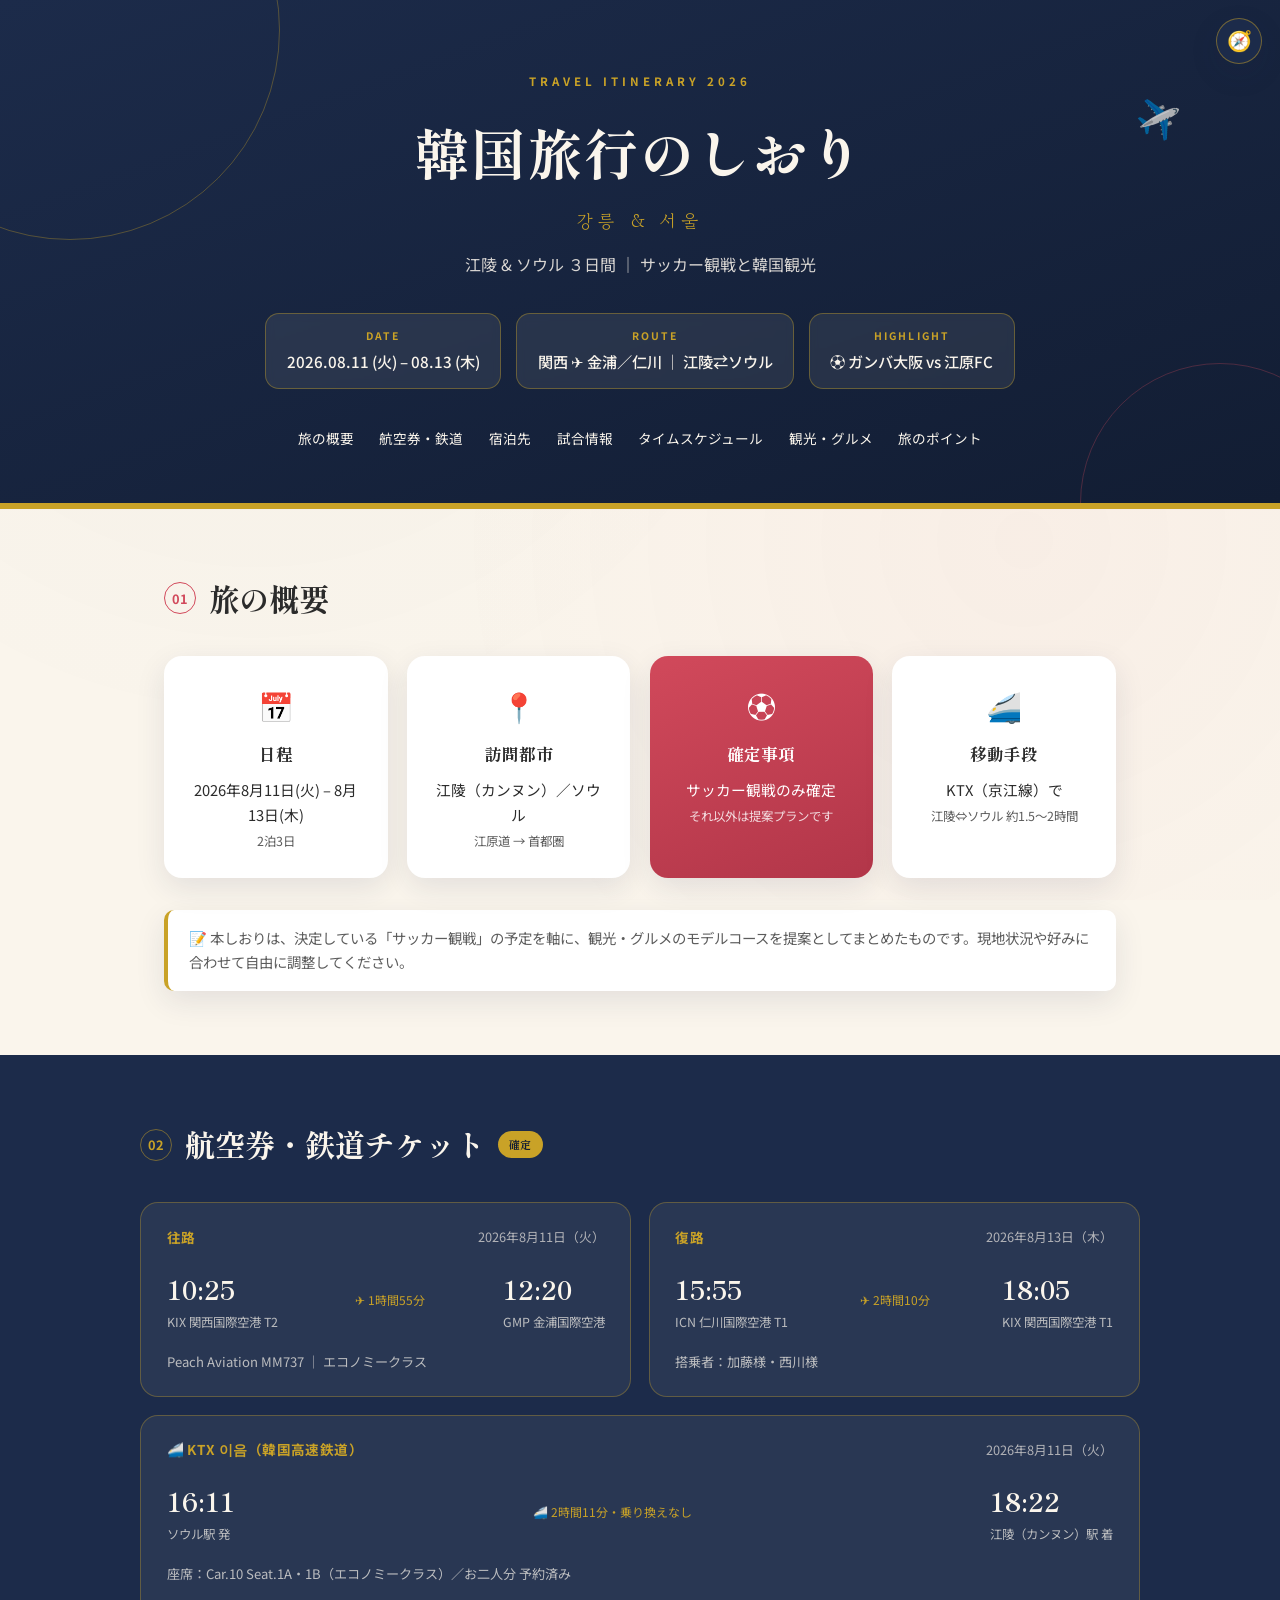
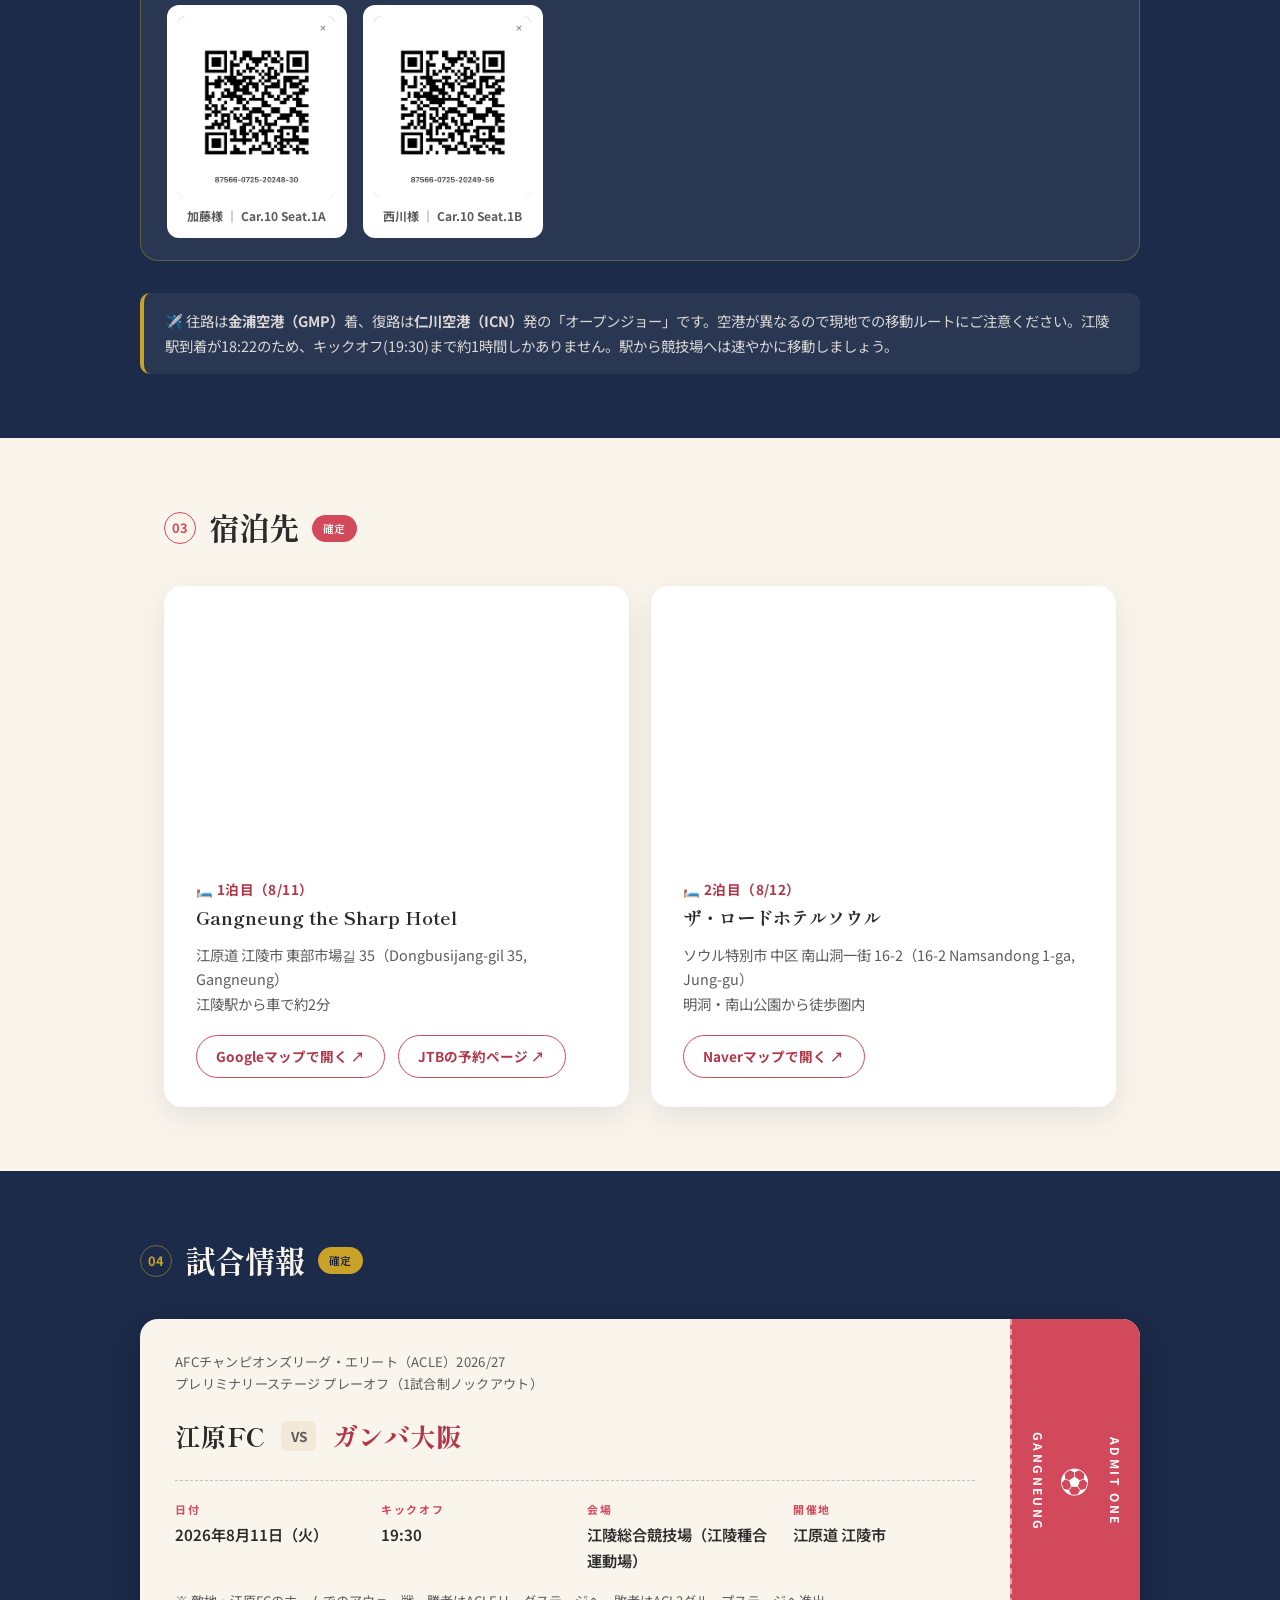
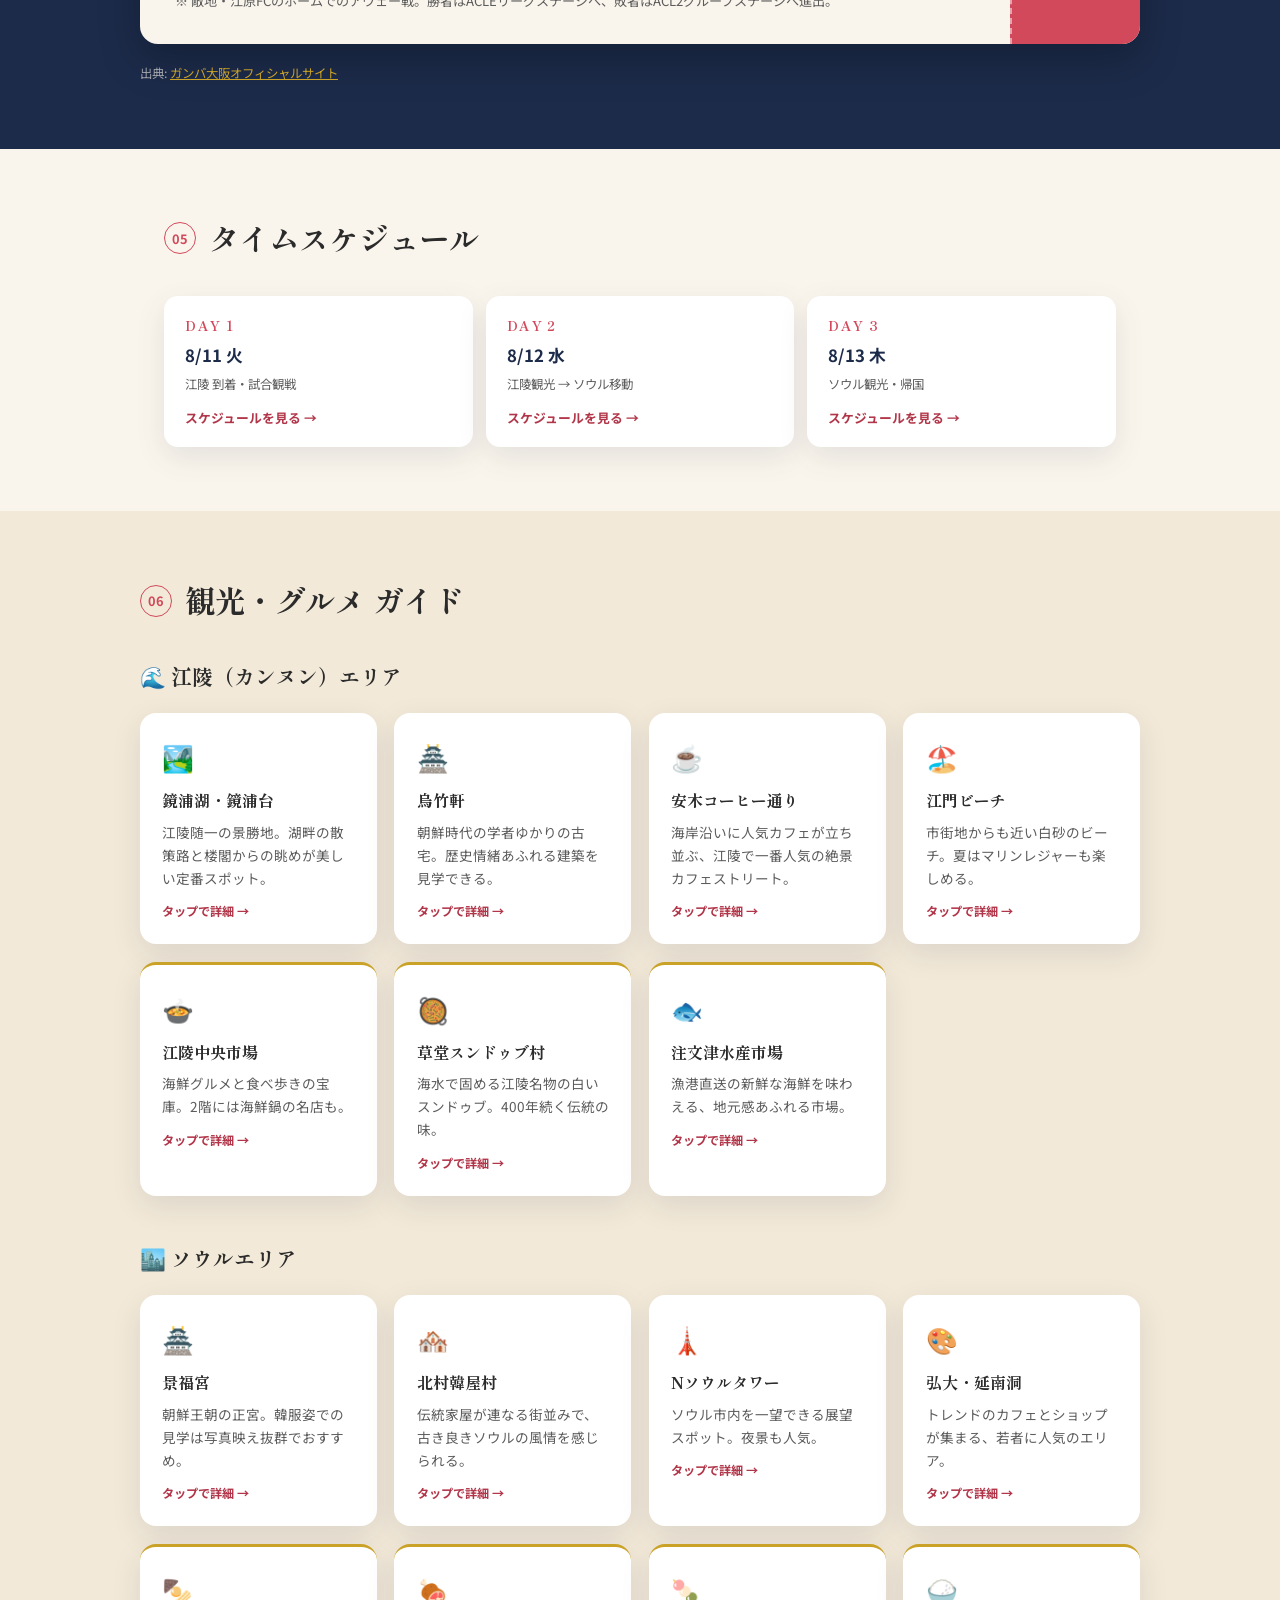
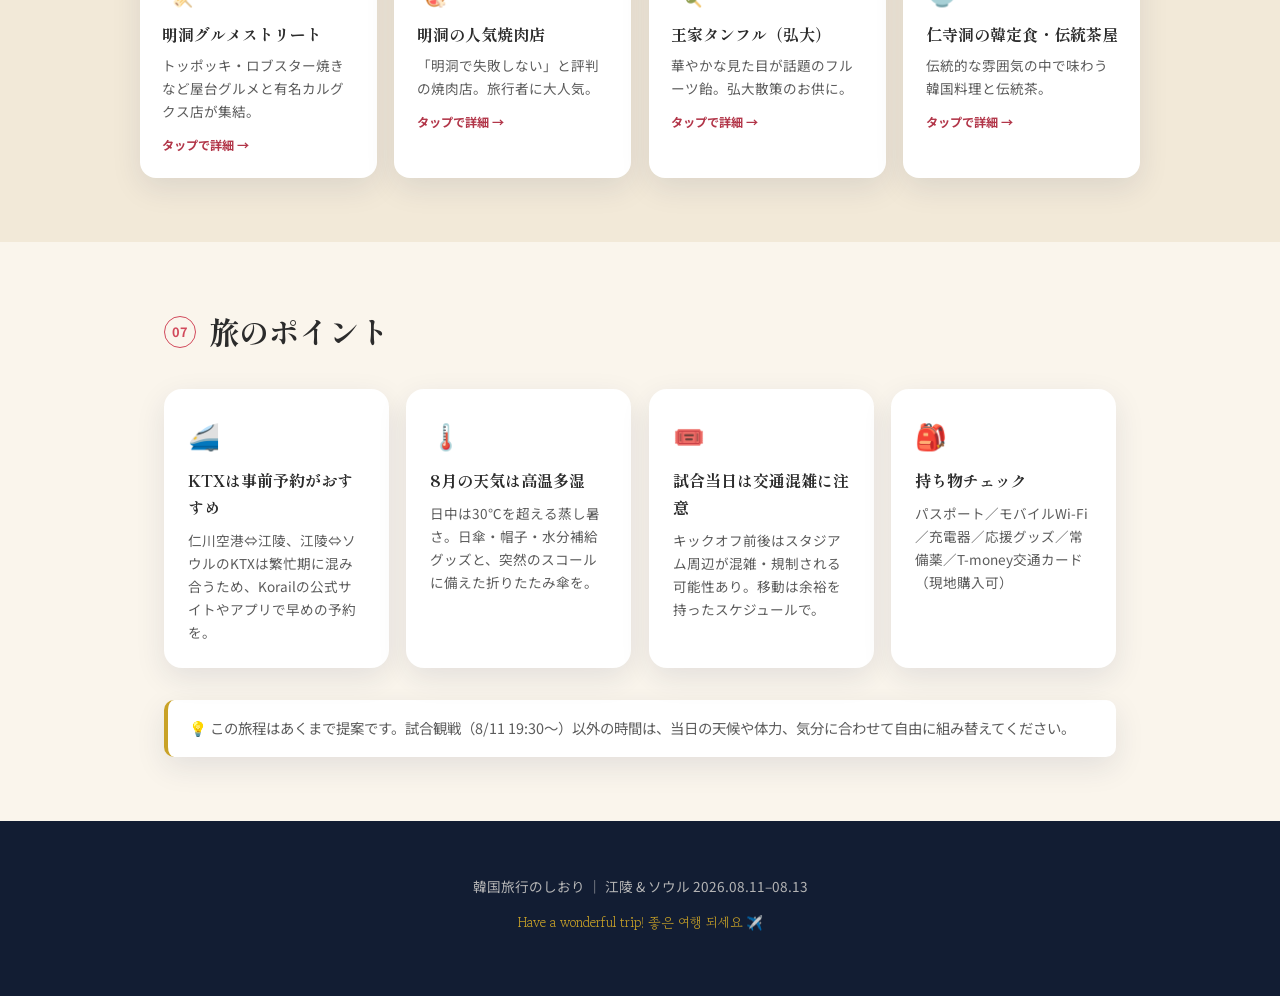
==== index.html @ 882b82ed "右上固定のショートカットメニューを全ページに追加 タイムスケジュールを含む各セクションとDAY1〜3へすばやく移動できる、 右上固定の折りたたみ式ナビゲーションボタンを追加。" ====
<!DOCTYPE html>
<html lang="ja">
<head>
<meta charset="UTF-8">
<meta name="viewport" content="width=device-width, initial-scale=1.0">
<title>韓国旅行のしおり ｜ 江陵 & ソウル 3日間</title>
<meta name="description" content="江陵・ソウル 韓国旅行しおり 2026.08.11-08.13 サッカー観戦と観光・グルメの旅程">
<link rel="icon" href="data:image/svg+xml,<svg xmlns=%22http://www.w3.org/2000/svg%22 viewBox=%220 0 100 100%22><text y=%22.9em%22 font-size=%2290%22>✈️</text></svg>">
<link rel="preconnect" href="https://fonts.googleapis.com">
<link rel="preconnect" href="https://fonts.gstatic.com" crossorigin>
<link href="https://fonts.googleapis.com/css2?family=Shippori+Mincho:wght@500;600;800&family=Noto+Sans+JP:wght@400;500;700;900&family=Gowun+Batang&display=swap" rel="stylesheet">
<link rel="stylesheet" href="css/style.css">
</head>
<body>

<div class="paper-texture" aria-hidden="true"></div>

<!-- ===== QUICK NAV ===== -->
<div class="quick-nav">
  <button type="button" class="quick-nav-toggle" id="quickNavToggle" aria-expanded="false" aria-controls="quickNavPanel" aria-label="ショートカットメニュー">🧭</button>
  <nav class="quick-nav-panel" id="quickNavPanel" aria-label="ページ内ショートカット" hidden>
    <a href="#schedule" class="quick-nav-link quick-nav-link--primary">🕒 タイムスケジュール</a>
    <a href="#overview" class="quick-nav-link">📅 旅の概要</a>
    <a href="#flights" class="quick-nav-link">✈️ 航空券・鉄道</a>
    <a href="#hotel" class="quick-nav-link">🏨 宿泊先</a>
    <a href="#match" class="quick-nav-link">⚽ 試合情報</a>
    <a href="#spots" class="quick-nav-link">🍢 観光・グルメ</a>
    <a href="#tips" class="quick-nav-link">💡 旅のポイント</a>
    <div class="quick-nav-divider"></div>
    <a href="day1.html" class="quick-nav-link">DAY 1 ｜ 8/11</a>
    <a href="day2.html" class="quick-nav-link">DAY 2 ｜ 8/12</a>
    <a href="day3.html" class="quick-nav-link">DAY 3 ｜ 8/13</a>
  </nav>
</div>

<!-- ===== HERO ===== -->
<header class="hero" id="top">
  <div class="hero-deco" aria-hidden="true">
    <span class="deco-ring ring1"></span>
    <span class="deco-ring ring2"></span>
    <span class="deco-plane">✈️</span>
  </div>
  <p class="hero-kicker">TRAVEL ITINERARY 2026</p>
  <h1 class="hero-title">韓国旅行のしおり</h1>
  <p class="hero-title-kr">강릉 &amp; 서울</p>
  <p class="hero-sub">江陵 &amp; ソウル ３日間 ｜ サッカー観戦と韓国観光</p>

  <div class="hero-meta">
    <div class="hero-meta-item">
      <span class="hero-meta-label">DATE</span>
      <span class="hero-meta-value">2026.08.11 (火) – 08.13 (木)</span>
    </div>
    <div class="hero-meta-item">
      <span class="hero-meta-label">ROUTE</span>
      <span class="hero-meta-value">関西 ✈ 金浦／仁川 ｜ 江陵⇄ソウル</span>
    </div>
    <div class="hero-meta-item">
      <span class="hero-meta-label">HIGHLIGHT</span>
      <span class="hero-meta-value">⚽ ガンバ大阪 vs 江原FC</span>
    </div>
  </div>

  <nav class="hero-nav" aria-label="しおり内ナビ">
    <a href="#overview">旅の概要</a>
    <a href="#flights">航空券・鉄道</a>
    <a href="#hotel">宿泊先</a>
    <a href="#match">試合情報</a>
    <a href="#schedule">タイムスケジュール</a>
    <a href="#spots">観光・グルメ</a>
    <a href="#tips">旅のポイント</a>
  </nav>
</header>

<main>

  <!-- ===== OVERVIEW ===== -->
  <section class="section" id="overview">
    <h2 class="section-title"><span class="section-num">01</span>旅の概要</h2>
    <div class="overview-grid">
      <div class="ov-card">
        <span class="ov-icon">📅</span>
        <h3>日程</h3>
        <p>2026年8月11日(火) &#8211; 8月13日(木)<br><span class="ov-sub">2泊3日</span></p>
      </div>
      <div class="ov-card">
        <span class="ov-icon">📍</span>
        <h3>訪問都市</h3>
        <p>江陵（カンヌン）／ソウル<br><span class="ov-sub">江原道 → 首都圏</span></p>
      </div>
      <div class="ov-card ov-card--accent">
        <span class="ov-icon">⚽</span>
        <h3>確定事項</h3>
        <p>サッカー観戦のみ確定<br><span class="ov-sub">それ以外は提案プランです</span></p>
      </div>
      <div class="ov-card">
        <span class="ov-icon">🚄</span>
        <h3>移動手段</h3>
        <p>KTX（京江線）で<br><span class="ov-sub">江陵⇔ソウル 約1.5〜2時間</span></p>
      </div>
    </div>
    <p class="note-banner">📝 本しおりは、決定している「サッカー観戦」の予定を軸に、観光・グルメのモデルコースを提案としてまとめたものです。現地状況や好みに合わせて自由に調整してください。</p>
  </section>

  <!-- ===== FLIGHTS / TRAIN ===== -->
  <section class="section section--dark" id="flights">
    <h2 class="section-title"><span class="section-num">02</span>航空券・鉄道チケット <span class="badge badge--fixed">確定</span></h2>
    <div class="flight-grid">
      <div class="flight-card">
        <div class="flight-card-head">
          <span class="flight-tag">往路</span>
          <span class="flight-date">2026年8月11日（火）</span>
        </div>
        <div class="flight-route">
          <div class="flight-point">
            <span class="flight-time">10:25</span>
            <span class="flight-airport">KIX 関西国際空港 T2</span>
          </div>
          <span class="flight-arrow">✈ 1時間55分</span>
          <div class="flight-point">
            <span class="flight-time">12:20</span>
            <span class="flight-airport">GMP 金浦国際空港</span>
          </div>
        </div>
        <p class="flight-meta">Peach Aviation MM737 ｜ エコノミークラス</p>
      </div>
      <div class="flight-card">
        <div class="flight-card-head">
          <span class="flight-tag">復路</span>
          <span class="flight-date">2026年8月13日（木）</span>
        </div>
        <div class="flight-route">
          <div class="flight-point">
            <span class="flight-time">15:55</span>
            <span class="flight-airport">ICN 仁川国際空港 T1</span>
          </div>
          <span class="flight-arrow">✈ 2時間10分</span>
          <div class="flight-point">
            <span class="flight-time">18:05</span>
            <span class="flight-airport">KIX 関西国際空港 T1</span>
          </div>
        </div>
        <p class="flight-meta">搭乗者：加藤様・西川様</p>
      </div>
    </div>
    <div class="flight-card flight-card--train">
      <div class="flight-card-head">
        <span class="flight-tag">🚄 KTX 이음（韓国高速鉄道）</span>
        <span class="flight-date">2026年8月11日（火）</span>
      </div>
      <div class="flight-route">
        <div class="flight-point">
          <span class="flight-time">16:11</span>
          <span class="flight-airport">ソウル駅 発</span>
        </div>
        <span class="flight-arrow">🚄 2時間11分・乗り換えなし</span>
        <div class="flight-point">
          <span class="flight-time">18:22</span>
          <span class="flight-airport">江陵（カンヌン）駅 着</span>
        </div>
      </div>
      <p class="flight-meta">座席：Car.10 Seat.1A・1B（エコノミークラス）／お二人分 予約済み</p>
      <div class="qr-grid">
        <figure class="qr-card">
          <img src="img/ktx-qr-kato.png" alt="KTX乗車QRコード（加藤様・Car.10 Seat.1A）" loading="lazy">
          <figcaption>加藤様 ｜ Car.10 Seat.1A</figcaption>
        </figure>
        <figure class="qr-card">
          <img src="img/ktx-qr-nishikawa.png" alt="KTX乗車QRコード（西川様・Car.10 Seat.1B）" loading="lazy">
          <figcaption>西川様 ｜ Car.10 Seat.1B</figcaption>
        </figure>
      </div>
    </div>
    <p class="note-banner note-banner--dark">✈️ 往路は<strong>金浦空港（GMP）</strong>着、復路は<strong>仁川空港（ICN）</strong>発の「オープンジョー」です。空港が異なるので現地での移動ルートにご注意ください。江陵駅到着が18:22のため、キックオフ(19:30)まで約1時間しかありません。駅から競技場へは速やかに移動しましょう。</p>
  </section>

  <!-- ===== HOTEL ===== -->
  <section class="section" id="hotel">
    <h2 class="section-title"><span class="section-num">03</span>宿泊先 <span class="badge badge--fixed">確定</span></h2>
    <div class="hotel-grid">
      <div class="hotel-card">
        <iframe class="hotel-map" loading="lazy" referrerpolicy="no-referrer-when-downgrade" src="https://www.google.com/maps?q=Hotel+The+Sharp%2C+35+Dongbusijang-gil%2C+Gangneung%2C+South+Korea&output=embed" title="Gangneung The Sharp Hotel の地図"></iframe>
        <div class="hotel-card-body">
          <span class="flight-tag" style="color:var(--coral-deep);">🛏️ 1泊目（8/11）</span>
          <h3>Gangneung the Sharp Hotel</h3>
          <p>江原道 江陵市 東部市場길 35（Dongbusijang-gil 35, Gangneung）<br>江陵駅から車で約2分</p>
          <div class="hotel-links">
            <a href="https://www.google.com/maps/search/?api=1&query=Hotel+The+Sharp%2C+35+Dongbusijang-gil%2C+Gangneung%2C+South+Korea" target="_blank" rel="noopener" class="hotel-link">Googleマップで開く ↗</a>
            <a href="https://www.jtb.co.jp/ovs_htl/detail/search_detail/695553/" target="_blank" rel="noopener" class="hotel-link">JTBの予約ページ ↗</a>
          </div>
        </div>
      </div>
      <div class="hotel-card">
        <iframe class="hotel-map" loading="lazy" referrerpolicy="no-referrer-when-downgrade" src="https://www.google.com/maps?q=The+Road+Hotel%2C+16-2+Namsandong+1-ga%2C+Jung-gu%2C+Seoul%2C+South+Korea&output=embed" title="ザ・ロードホテルソウル の地図"></iframe>
        <div class="hotel-card-body">
          <span class="flight-tag" style="color:var(--coral-deep);">🛏️ 2泊目（8/12）</span>
          <h3>ザ・ロードホテルソウル</h3>
          <p>ソウル特別市 中区 南山洞一街 16-2（16-2 Namsandong 1-ga, Jung-gu）<br>明洞・南山公園から徒歩圏内</p>
          <div class="hotel-links">
            <a href="https://map.naver.com/p/search/THE%20ROAD%20HOTEL%20%EC%84%9C%EC%9A%B8%20%EC%A4%91%EA%B5%AC%20%EB%82%A8%EC%82%B0%EB%8F%991%EA%B0%80%2016-2" target="_blank" rel="noopener" class="hotel-link">Naverマップで開く ↗</a>
          </div>
        </div>
      </div>
    </div>
  </section>

  <!-- ===== MATCH INFO ===== -->
  <section class="section section--dark" id="match">
    <h2 class="section-title"><span class="section-num">04</span>試合情報 <span class="badge badge--fixed">確定</span></h2>
    <div class="ticket">
      <div class="ticket-main">
        <p class="ticket-comp">AFCチャンピオンズリーグ・エリート（ACLE）2026/27<br>プレリミナリーステージ プレーオフ（1試合制ノックアウト）</p>
        <div class="ticket-teams">
          <span class="team team-away">江原FC</span>
          <span class="team-vs">VS</span>
          <span class="team team-home">ガンバ大阪</span>
        </div>
        <div class="ticket-details">
          <div><span class="td-label">日付</span><span class="td-value">2026年8月11日（火）</span></div>
          <div><span class="td-label">キックオフ</span><span class="td-value">19:30</span></div>
          <div><span class="td-label">会場</span><span class="td-value">江陵総合競技場（江陵種合運動場）</span></div>
          <div><span class="td-label">開催地</span><span class="td-value">江原道 江陵市</span></div>
        </div>
        <p class="ticket-note">※ 敵地・江原FCのホームでのアウェー戦。勝者はACLEリーグステージへ、敗者はACL2グループステージへ進出。</p>
      </div>
      <div class="ticket-stub">
        <span>ADMIT ONE</span>
        <span class="stub-big">⚽</span>
        <span>GANGNEUNG</span>
      </div>
    </div>
    <p class="source-line">出典: <a href="https://www.gamba-osaka.net/news/index/no/20580/" target="_blank" rel="noopener">ガンバ大阪オフィシャルサイト</a></p>
  </section>

  <!-- ===== SCHEDULE ===== -->
  <section class="section" id="schedule">
    <h2 class="section-title"><span class="section-num">05</span>タイムスケジュール</h2>
    <div class="day-links">
      <a class="day-link-card" href="day1.html">
        <span class="day-tab-num">DAY 1</span><span class="day-tab-date">8/11 火</span><span class="day-tab-tag">江陵 到着・試合観戦</span>
        <span class="day-link-cta">スケジュールを見る →</span>
      </a>
      <a class="day-link-card" href="day2.html">
        <span class="day-tab-num">DAY 2</span><span class="day-tab-date">8/12 水</span><span class="day-tab-tag">江陵観光 → ソウル移動</span>
        <span class="day-link-cta">スケジュールを見る →</span>
      </a>
      <a class="day-link-card" href="day3.html">
        <span class="day-tab-num">DAY 3</span><span class="day-tab-date">8/13 木</span><span class="day-tab-tag">ソウル観光・帰国</span>
        <span class="day-link-cta">スケジュールを見る →</span>
      </a>
    </div>
  </section>

  <!-- ===== SPOTS / GOURMET ===== -->
  <section class="section section--soft" id="spots">
    <h2 class="section-title"><span class="section-num">06</span>観光・グルメ ガイド</h2>

    <h3 class="city-title">🌊 江陵（カンヌン）エリア</h3>
    <div class="card-grid">
      <article class="spot-card" data-spot="gyeongpo" tabindex="0" role="button" aria-haspopup="dialog">
        <span class="spot-emoji">🏞️</span>
        <h4>鏡浦湖・鏡浦台</h4>
        <p>江陵随一の景勝地。湖畔の散策路と楼閣からの眺めが美しい定番スポット。</p>
        <span class="spot-more">タップで詳細 →</span>
      </article>
      <article class="spot-card" data-spot="ojukheon" tabindex="0" role="button" aria-haspopup="dialog">
        <span class="spot-emoji">🏯</span>
        <h4>烏竹軒</h4>
        <p>朝鮮時代の学者ゆかりの古宅。歴史情緒あふれる建築を見学できる。</p>
        <span class="spot-more">タップで詳細 →</span>
      </article>
      <article class="spot-card" data-spot="anmok" tabindex="0" role="button" aria-haspopup="dialog">
        <span class="spot-emoji">☕</span>
        <h4>安木コーヒー通り</h4>
        <p>海岸沿いに人気カフェが立ち並ぶ、江陵で一番人気の絶景カフェストリート。</p>
        <span class="spot-more">タップで詳細 →</span>
      </article>
      <article class="spot-card" data-spot="gangmun" tabindex="0" role="button" aria-haspopup="dialog">
        <span class="spot-emoji">🏖️</span>
        <h4>江門ビーチ</h4>
        <p>市街地からも近い白砂のビーチ。夏はマリンレジャーも楽しめる。</p>
        <span class="spot-more">タップで詳細 →</span>
      </article>
      <article class="spot-card spot-card--food" data-spot="jungangmarket" tabindex="0" role="button" aria-haspopup="dialog">
        <span class="spot-emoji">🍲</span>
        <h4>江陵中央市場</h4>
        <p>海鮮グルメと食べ歩きの宝庫。2階には海鮮鍋の名店も。</p>
        <span class="spot-more">タップで詳細 →</span>
      </article>
      <article class="spot-card spot-card--food" data-spot="chodang" tabindex="0" role="button" aria-haspopup="dialog">
        <span class="spot-emoji">🥘</span>
        <h4>草堂スンドゥブ村</h4>
        <p>海水で固める江陵名物の白いスンドゥブ。400年続く伝統の味。</p>
        <span class="spot-more">タップで詳細 →</span>
      </article>
      <article class="spot-card spot-card--food" data-spot="jumunjin" tabindex="0" role="button" aria-haspopup="dialog">
        <span class="spot-emoji">🐟</span>
        <h4>注文津水産市場</h4>
        <p>漁港直送の新鮮な海鮮を味わえる、地元感あふれる市場。</p>
        <span class="spot-more">タップで詳細 →</span>
      </article>
    </div>

    <h3 class="city-title">🏙️ ソウルエリア</h3>
    <div class="card-grid">
      <article class="spot-card" data-spot="gyeongbokgung" tabindex="0" role="button" aria-haspopup="dialog">
        <span class="spot-emoji">🏯</span>
        <h4>景福宮</h4>
        <p>朝鮮王朝の正宮。韓服姿での見学は写真映え抜群でおすすめ。</p>
        <span class="spot-more">タップで詳細 →</span>
      </article>
      <article class="spot-card" data-spot="bukchon" tabindex="0" role="button" aria-haspopup="dialog">
        <span class="spot-emoji">🏘️</span>
        <h4>北村韓屋村</h4>
        <p>伝統家屋が連なる街並みで、古き良きソウルの風情を感じられる。</p>
        <span class="spot-more">タップで詳細 →</span>
      </article>
      <article class="spot-card" data-spot="nseoultower" tabindex="0" role="button" aria-haspopup="dialog">
        <span class="spot-emoji">🗼</span>
        <h4>Nソウルタワー</h4>
        <p>ソウル市内を一望できる展望スポット。夜景も人気。</p>
        <span class="spot-more">タップで詳細 →</span>
      </article>
      <article class="spot-card" data-spot="hongdae" tabindex="0" role="button" aria-haspopup="dialog">
        <span class="spot-emoji">🎨</span>
        <h4>弘大・延南洞</h4>
        <p>トレンドのカフェとショップが集まる、若者に人気のエリア。</p>
        <span class="spot-more">タップで詳細 →</span>
      </article>
      <article class="spot-card spot-card--food" data-spot="myeongdongstreet" tabindex="0" role="button" aria-haspopup="dialog">
        <span class="spot-emoji">🍢</span>
        <h4>明洞グルメストリート</h4>
        <p>トッポッキ・ロブスター焼きなど屋台グルメと有名カルグクス店が集結。</p>
        <span class="spot-more">タップで詳細 →</span>
      </article>
      <article class="spot-card spot-card--food" data-spot="myeongdongbbq" tabindex="0" role="button" aria-haspopup="dialog">
        <span class="spot-emoji">🍖</span>
        <h4>明洞の人気焼肉店</h4>
        <p>「明洞で失敗しない」と評判の焼肉店。旅行者に大人気。</p>
        <span class="spot-more">タップで詳細 →</span>
      </article>
      <article class="spot-card spot-card--food" data-spot="tanghulu" tabindex="0" role="button" aria-haspopup="dialog">
        <span class="spot-emoji">🍡</span>
        <h4>王家タンフル（弘大）</h4>
        <p>華やかな見た目が話題のフルーツ飴。弘大散策のお供に。</p>
        <span class="spot-more">タップで詳細 →</span>
      </article>
      <article class="spot-card spot-card--food" data-spot="insadong" tabindex="0" role="button" aria-haspopup="dialog">
        <span class="spot-emoji">🍚</span>
        <h4>仁寺洞の韓定食・伝統茶屋</h4>
        <p>伝統的な雰囲気の中で味わう韓国料理と伝統茶。</p>
        <span class="spot-more">タップで詳細 →</span>
      </article>
    </div>
  </section>

  <!-- ===== TIPS ===== -->
  <section class="section" id="tips">
    <h2 class="section-title"><span class="section-num">07</span>旅のポイント</h2>
    <div class="tips-grid">
      <div class="tip-card">
        <span class="tip-icon">🚄</span>
        <h4>KTXは事前予約がおすすめ</h4>
        <p>仁川空港⇔江陵、江陵⇔ソウルのKTXは繁忙期に混み合うため、Korailの公式サイトやアプリで早めの予約を。</p>
      </div>
      <div class="tip-card">
        <span class="tip-icon">🌡️</span>
        <h4>8月の天気は高温多湿</h4>
        <p>日中は30℃を超える蒸し暑さ。日傘・帽子・水分補給グッズと、突然のスコールに備えた折りたたみ傘を。</p>
      </div>
      <div class="tip-card">
        <span class="tip-icon">🎟️</span>
        <h4>試合当日は交通混雑に注意</h4>
        <p>キックオフ前後はスタジアム周辺が混雑・規制される可能性あり。移動は余裕を持ったスケジュールで。</p>
      </div>
      <div class="tip-card">
        <span class="tip-icon">🎒</span>
        <h4>持ち物チェック</h4>
        <p>パスポート／モバイルWi-Fi／充電器／応援グッズ／常備薬／T-money交通カード（現地購入可）</p>
      </div>
    </div>
    <p class="note-banner">💡 この旅程はあくまで提案です。試合観戦（8/11 19:30〜）以外の時間は、当日の天候や体力、気分に合わせて自由に組み替えてください。</p>
  </section>

</main>

<footer class="footer">
  <p>韓国旅行のしおり ｜ 江陵 &amp; ソウル 2026.08.11–08.13</p>
  <p class="footer-sub">Have a wonderful trip! 좋은 여행 되세요 ✈️</p>
</footer>

<!-- ===== SPOT DETAIL MODAL ===== -->
<div class="modal-backdrop" id="spotModalBackdrop" hidden>
  <div class="modal" id="spotModal" role="dialog" aria-modal="true" aria-labelledby="spotModalTitle">
    <button type="button" class="modal-close" id="spotModalClose" aria-label="閉じる">✕</button>
    <span class="modal-emoji" id="spotModalEmoji"></span>
    <h3 class="modal-title" id="spotModalTitle"></h3>
    <dl class="modal-facts" id="spotModalFacts"></dl>
    <p class="modal-tip" id="spotModalTip"></p>
  </div>
</div>

<script src="js/spots.js"></script>
<script src="js/quicknav.js"></script>
</body>
</html>
---- css/style.css ----
:root {
  --cream: #faf5ec;
  --cream-deep: #f2e9d8;
  --navy: #1c2b4a;
  --navy-deep: #121d33;
  --coral: #d1495b;
  --coral-deep: #b23649;
  --gold: #c9a227;
  --ink: #2b2b2b;
  --ink-soft: #5c5c5c;
  --white: #ffffff;
  --radius: 18px;
  --shadow: 0 10px 30px rgba(28, 43, 74, 0.10);
  --serif: "Shippori Mincho", serif;
  --sans: "Noto Sans JP", sans-serif;
  --kr: "Gowun Batang", serif;
}

* { box-sizing: border-box; }

html { scroll-behavior: smooth; }

body {
  margin: 0;
  font-family: var(--sans);
  background: var(--cream);
  color: var(--ink);
  line-height: 1.7;
  overflow-x: hidden;
}

.paper-texture {
  position: fixed;
  inset: 0;
  pointer-events: none;
  z-index: 0;
  background-image:
    radial-gradient(circle at 20% 20%, rgba(28,43,74,0.03) 0, transparent 45%),
    radial-gradient(circle at 80% 60%, rgba(209,73,91,0.04) 0, transparent 50%);
}

a { color: inherit; }

/* ===== HERO ===== */
.hero {
  position: relative;
  background: linear-gradient(160deg, var(--navy) 0%, var(--navy-deep) 100%);
  color: var(--cream);
  padding: 4.5rem 1.5rem 3rem;
  text-align: center;
  overflow: hidden;
  border-bottom: 6px solid var(--gold);
}

.hero-deco { position: absolute; inset: 0; z-index: 0; }
.deco-ring {
  position: absolute;
  border: 1.5px solid rgba(201,162,39,0.35);
  border-radius: 50%;
}
.ring1 { width: 420px; height: 420px; top: -180px; left: -140px; }
.ring2 { width: 280px; height: 280px; bottom: -140px; right: -80px; border-color: rgba(209,73,91,0.3); }
.deco-plane {
  position: absolute;
  top: 18%;
  right: 8%;
  font-size: 2rem;
  transform: rotate(20deg);
  opacity: 0.85;
}

.hero-kicker {
  position: relative;
  z-index: 1;
  letter-spacing: 0.35em;
  font-size: 0.72rem;
  color: var(--gold);
  font-weight: 700;
  margin: 0 0 0.9rem;
}

.hero-title {
  position: relative;
  z-index: 1;
  font-family: var(--serif);
  font-weight: 800;
  font-size: clamp(2rem, 6vw, 3.4rem);
  margin: 0;
  letter-spacing: 0.04em;
}

.hero-title-kr {
  position: relative;
  z-index: 1;
  font-family: var(--kr);
  color: var(--gold);
  font-size: 1.1rem;
  letter-spacing: 0.3em;
  margin: 0.5rem 0 0;
}

.hero-sub {
  position: relative;
  z-index: 1;
  margin: 0.9rem 0 0;
  font-size: 1rem;
  color: rgba(250,245,236,0.85);
}

.hero-meta {
  position: relative;
  z-index: 1;
  display: flex;
  flex-wrap: wrap;
  justify-content: center;
  gap: 0.9rem;
  margin: 2.2rem auto 0;
  max-width: 780px;
}

.hero-meta-item {
  background: rgba(250,245,236,0.08);
  border: 1px solid rgba(201,162,39,0.4);
  border-radius: 14px;
  padding: 0.8rem 1.3rem;
  min-width: 190px;
  backdrop-filter: blur(4px);
}

.hero-meta-label {
  display: block;
  font-size: 0.65rem;
  letter-spacing: 0.2em;
  color: var(--gold);
  margin-bottom: 0.3rem;
  font-weight: 700;
}

.hero-meta-value {
  display: block;
  font-size: 0.95rem;
  font-weight: 500;
}

.hero-nav {
  position: relative;
  z-index: 1;
  margin-top: 2.4rem;
  display: flex;
  flex-wrap: wrap;
  justify-content: center;
  gap: 0.4rem 1.6rem;
}

.hero-nav a {
  text-decoration: none;
  font-size: 0.85rem;
  color: var(--cream);
  border-bottom: 1px solid transparent;
  padding-bottom: 3px;
  transition: border-color 0.2s, color 0.2s;
}

.hero-nav a:hover { color: var(--gold); border-color: var(--gold); }

/* ===== MAIN / SECTIONS ===== */
main { position: relative; z-index: 1; }

.section {
  max-width: 1000px;
  margin: 0 auto;
  padding: 4rem 1.5rem;
}

.section--dark {
  max-width: 100%;
  background: var(--navy);
  color: var(--cream);
}
.section--dark .section-title { color: var(--cream); }
.section--dark .section-num { color: var(--gold); border-color: rgba(201,162,39,0.5); }

.section--soft { background: var(--cream-deep); max-width: 100%; }
.section--soft .section { padding: 0; }

.section-title {
  font-family: var(--serif);
  font-size: clamp(1.4rem, 3vw, 1.9rem);
  display: flex;
  align-items: center;
  gap: 0.8rem;
  margin: 0 0 2rem;
}

.section--dark, .section--soft { }
.section--dark > .section-title, .section--soft > .section-title {
  max-width: 1000px;
  margin-left: auto;
  margin-right: auto;
  padding: 0 0;
}
.section--dark { padding: 4rem 1.5rem; }
.section--soft { padding: 4rem 1.5rem; }

.section-num {
  font-family: var(--sans);
  font-size: 0.8rem;
  font-weight: 700;
  color: var(--coral);
  border: 1px solid var(--coral);
  border-radius: 50%;
  width: 2rem;
  height: 2rem;
  display: inline-flex;
  align-items: center;
  justify-content: center;
}

.badge {
  font-size: 0.7rem;
  font-weight: 700;
  padding: 0.25rem 0.7rem;
  border-radius: 999px;
  letter-spacing: 0.05em;
  vertical-align: middle;
}
.badge--fixed { background: var(--coral); color: var(--white); }
.badge--plan { background: rgba(28,43,74,0.08); color: var(--ink-soft); }
.section--dark .badge--fixed { background: var(--gold); color: var(--navy-deep); }

.note-banner {
  background: var(--white);
  border-left: 4px solid var(--gold);
  border-radius: 10px;
  padding: 1rem 1.3rem;
  font-size: 0.9rem;
  color: var(--ink-soft);
  box-shadow: var(--shadow);
  max-width: 1000px;
  margin: 2rem auto 0;
}

/* ===== OVERVIEW ===== */
.overview-grid {
  display: grid;
  grid-template-columns: repeat(auto-fit, minmax(200px, 1fr));
  gap: 1.2rem;
}

.ov-card {
  background: var(--white);
  border-radius: var(--radius);
  padding: 1.6rem 1.4rem;
  box-shadow: var(--shadow);
  text-align: center;
  transition: transform 0.25s ease;
}
.ov-card:hover { transform: translateY(-4px); }

.ov-card--accent {
  background: linear-gradient(160deg, var(--coral) 0%, var(--coral-deep) 100%);
  color: var(--white);
}
.ov-card--accent .ov-sub { color: rgba(255,255,255,0.8); }

.ov-icon { font-size: 1.8rem; display: block; margin-bottom: 0.6rem; }
.ov-card h3 { margin: 0 0 0.5rem; font-family: var(--serif); font-size: 1.05rem; }
.ov-card p { margin: 0; font-size: 0.92rem; }
.ov-sub { font-size: 0.78rem; color: var(--ink-soft); }

/* ===== FLIGHTS / TRAIN ===== */
.flight-grid {
  display: grid;
  grid-template-columns: repeat(auto-fit, minmax(260px, 1fr));
  gap: 1.1rem;
  max-width: 1000px;
  margin: 0 auto 1.1rem;
}

.flight-card {
  background: rgba(250,245,236,0.06);
  border: 1px solid rgba(201,162,39,0.35);
  border-radius: var(--radius);
  padding: 1.4rem 1.6rem;
}

.flight-card--train { max-width: 1000px; margin: 0 auto 1.5rem; }

.flight-card-head {
  display: flex;
  justify-content: space-between;
  align-items: center;
  margin-bottom: 1.1rem;
  flex-wrap: wrap;
  gap: 0.4rem;
}

.flight-tag { font-weight: 700; color: var(--gold); font-size: 0.85rem; letter-spacing: 0.03em; }
.flight-date { font-size: 0.8rem; color: rgba(250,245,236,0.65); }

.flight-route {
  display: flex;
  align-items: center;
  justify-content: space-between;
  gap: 0.8rem;
  flex-wrap: wrap;
}

.flight-point { display: flex; flex-direction: column; gap: 0.15rem; }
.flight-time { font-family: var(--serif); font-size: clamp(1.2rem, 4vw, 1.6rem); font-weight: 700; }
.flight-airport { font-size: 0.78rem; color: rgba(250,245,236,0.7); }
.flight-arrow { font-size: 0.75rem; color: var(--gold); white-space: nowrap; }

.flight-meta { margin: 1.1rem 0 0; font-size: 0.82rem; color: rgba(250,245,236,0.7); }

.qr-grid {
  display: grid;
  grid-template-columns: repeat(auto-fit, minmax(140px, 180px));
  gap: 1rem;
  margin: 1.2rem 0 0;
}

.qr-card {
  margin: 0;
  background: var(--white);
  border-radius: 12px;
  padding: 0.7rem;
  text-align: center;
}

.qr-card img {
  display: block;
  width: 100%;
  height: auto;
  border-radius: 8px;
}

.qr-card figcaption {
  margin-top: 0.5rem;
  font-size: 0.75rem;
  color: var(--ink-soft);
  font-weight: 700;
}

.note-banner--dark {
  background: rgba(250,245,236,0.06);
  color: rgba(250,245,236,0.85);
  border-left-color: var(--gold);
  box-shadow: none;
}

/* ===== HOTEL ===== */
.hotel-grid {
  display: grid;
  grid-template-columns: repeat(auto-fit, minmax(320px, 1fr));
  gap: 1.4rem;
  max-width: 1000px;
  margin: 0 auto;
}

.hotel-card {
  background: var(--white);
  border-radius: var(--radius);
  box-shadow: var(--shadow);
  overflow: hidden;
}

.hotel-card-body { padding: 1.8rem 2rem; }
.hotel-card-body h3 { margin: 0 0 0.6rem; font-family: var(--serif); font-size: 1.15rem; }
.hotel-card-body > p { margin: 0 0 1.2rem; font-size: 0.9rem; color: var(--ink-soft); }

.hotel-map { display: block; width: 100%; border: 0; height: 260px; }

.hotel-address {
  display: flex;
  align-items: flex-start;
  gap: 0.6rem;
  font-size: 0.92rem;
  margin: 0 0 1rem;
}
.hotel-address .pin { font-size: 1.1rem; }

.hotel-links { display: flex; flex-wrap: wrap; gap: 0.8rem; }
.hotel-link {
  display: inline-block;
  font-size: 0.85rem;
  font-weight: 700;
  color: var(--coral-deep);
  border: 1px solid var(--coral);
  border-radius: 999px;
  padding: 0.55rem 1.2rem;
  text-decoration: none;
  transition: background 0.2s, color 0.2s;
}
.hotel-link:hover { background: var(--coral); color: var(--white); }

.map-link {
  display: inline-flex;
  align-items: center;
  gap: 0.4rem;
  font-size: 0.85rem;
  font-weight: 700;
  color: var(--white);
  background: var(--navy);
  border-radius: 999px;
  padding: 0.55rem 1.2rem;
  text-decoration: none;
}

/* ===== TICKET (MATCH) ===== */
.ticket {
  max-width: 1000px;
  margin: 0 auto;
  display: flex;
  background: var(--cream);
  color: var(--ink);
  border-radius: var(--radius);
  overflow: hidden;
  box-shadow: 0 15px 40px rgba(0,0,0,0.25);
}

.ticket-main { flex: 1; padding: 2rem 2.2rem; }

.ticket-comp {
  font-size: 0.82rem;
  color: var(--ink-soft);
  margin: 0 0 1.2rem;
  letter-spacing: 0.02em;
}

.ticket-teams {
  display: flex;
  align-items: center;
  gap: 1rem;
  flex-wrap: wrap;
  margin-bottom: 1.4rem;
}

.team {
  font-family: var(--serif);
  font-weight: 800;
  font-size: clamp(1.1rem, 3vw, 1.6rem);
}
.team-home { color: var(--coral-deep); }
.team-vs {
  font-size: 0.85rem;
  color: var(--ink-soft);
  font-weight: 700;
  background: var(--cream-deep);
  padding: 0.2rem 0.6rem;
  border-radius: 6px;
}

.ticket-details {
  display: grid;
  grid-template-columns: repeat(auto-fit, minmax(180px, 1fr));
  gap: 0.8rem 1.5rem;
  border-top: 1px dashed rgba(28,43,74,0.25);
  padding-top: 1.2rem;
  margin-bottom: 1rem;
}
.td-label {
  display: block;
  font-size: 0.68rem;
  letter-spacing: 0.15em;
  color: var(--coral);
  font-weight: 700;
  margin-bottom: 0.2rem;
}
.td-value { display: block; font-size: 0.95rem; font-weight: 600; }

.ticket-note { font-size: 0.82rem; color: var(--ink-soft); margin: 0.5rem 0 0; }

.ticket-stub {
  width: 130px;
  flex-shrink: 0;
  background: var(--coral);
  color: var(--white);
  display: flex;
  flex-direction: column;
  align-items: center;
  justify-content: center;
  gap: 0.8rem;
  border-left: 2px dashed rgba(255,255,255,0.5);
  writing-mode: vertical-rl;
  padding: 1.5rem 0;
  font-size: 0.75rem;
  letter-spacing: 0.2em;
  font-weight: 700;
}
.stub-big { font-size: 1.8rem; writing-mode: horizontal-tb; }

.source-line {
  max-width: 1000px;
  margin: 1.2rem auto 0;
  font-size: 0.78rem;
  color: rgba(250,245,236,0.6);
}
.source-line a { color: var(--gold); text-decoration: underline; }

/* ===== SCHEDULE (index: links to day pages) ===== */
.day-links {
  display: flex;
  gap: 0.8rem;
  flex-wrap: wrap;
}

.day-link-card {
  flex: 1;
  min-width: 200px;
  background: var(--white);
  border: 2px solid transparent;
  border-radius: 14px;
  padding: 1rem 1.2rem;
  text-align: left;
  text-decoration: none;
  color: var(--ink);
  box-shadow: var(--shadow);
  font-family: var(--sans);
  display: flex;
  flex-direction: column;
  gap: 0.25rem;
  transition: border-color 0.2s, transform 0.2s;
}
.day-link-card:hover, .day-link-card:focus-visible { transform: translateY(-3px); border-color: var(--coral); }

.day-tab-num { font-family: var(--serif); font-weight: 700; color: var(--coral); font-size: 0.85rem; letter-spacing: 0.1em; }
.day-tab-date { font-size: 1.05rem; font-weight: 700; color: var(--navy); }
.day-tab-tag { font-size: 0.78rem; color: var(--ink-soft); }
.day-link-cta { margin-top: 0.5rem; font-size: 0.8rem; font-weight: 700; color: var(--coral-deep); }

/* ===== DAY PAGE HEADER (day1/2/3.html) ===== */
.day-header {
  position: relative;
  background: linear-gradient(160deg, var(--navy) 0%, var(--navy-deep) 100%);
  color: #faf5ec;
  padding: 2.2rem 1.5rem 2rem;
  text-align: center;
  border-bottom: 6px solid var(--gold);
}

.day-back {
  display: inline-block;
  font-size: 0.85rem;
  color: rgba(250,245,236,0.75);
  text-decoration: none;
  margin-bottom: 1.4rem;
}
.day-back:hover, .day-back:focus-visible { color: var(--gold); }

.day-switch {
  display: flex;
  justify-content: center;
  gap: 0.6rem;
  flex-wrap: wrap;
  margin-bottom: 1.6rem;
}

.day-pill {
  display: flex;
  flex-direction: column;
  align-items: center;
  gap: 0.15rem;
  padding: 0.5rem 1.1rem;
  border-radius: 999px;
  border: 1px solid rgba(201,162,39,0.4);
  color: rgba(250,245,236,0.75);
  text-decoration: none;
  font-size: 0.75rem;
  transition: border-color 0.2s, color 0.2s, background 0.2s;
}
.day-pill:hover, .day-pill:focus-visible { border-color: var(--gold); color: var(--gold); }
.day-pill.is-current { background: var(--gold); border-color: var(--gold); color: var(--navy-deep); font-weight: 700; }

.day-title {
  font-family: var(--serif);
  font-weight: 800;
  font-size: clamp(1.6rem, 5vw, 2.4rem);
  margin: 0;
  text-wrap: balance;
}

.day-subtitle {
  margin: 0.6rem 0 0;
  font-size: 0.95rem;
  color: rgba(250,245,236,0.85);
}

.day-footer-nav {
  display: flex;
  justify-content: space-between;
  gap: 1rem;
  max-width: 1000px;
  margin: 0 auto;
  padding: 0 1.5rem 3rem;
}

.day-footer-nav a {
  font-size: 0.85rem;
  font-weight: 700;
  color: var(--coral-deep);
  text-decoration: none;
  padding: 0.7rem 1.2rem;
  border: 1px solid var(--coral);
  border-radius: 999px;
}
.day-footer-nav a:hover, .day-footer-nav a:focus-visible { background: var(--coral); color: #ffffff; }
.day-footer-nav .spacer { flex: 1; }

.timeline {
  list-style: none;
  margin: 0;
  padding: 0 0 0 1.2rem;
  border-left: 2px dashed rgba(28,43,74,0.2);
}

.tl-item {
  position: relative;
  display: grid;
  grid-template-columns: 62px 40px 1fr auto;
  align-items: start;
  gap: 0.8rem;
  padding: 0.9rem 0;
  border-bottom: 1px solid rgba(28,43,74,0.08);
}
.tl-item:last-child { border-bottom: none; }

.tl-item::before {
  content: "";
  position: absolute;
  left: -1.55rem;
  top: 1.35rem;
  width: 10px;
  height: 10px;
  border-radius: 50%;
  background: var(--navy);
}
.tl-item--match::before { background: var(--coral); box-shadow: 0 0 0 4px rgba(209,73,91,0.2); }

.tl-time { font-weight: 700; color: var(--navy); font-size: 0.92rem; padding-top: 0.1rem; }
.tl-icon { font-size: 1.3rem; }
.tl-body h4 { margin: 0 0 0.2rem; font-size: 1rem; font-family: var(--serif); }
.tl-body p { margin: 0; font-size: 0.85rem; color: var(--ink-soft); }

.tl-item--match { background: linear-gradient(90deg, rgba(209,73,91,0.06), transparent); border-radius: 10px; }
.tl-item--match .tl-body h4 { color: var(--coral-deep); }

.tl-map {
  display: block;
  width: 100%;
  max-width: 420px;
  height: 150px;
  border: 0;
  border-radius: 12px;
  margin-top: 0.7rem;
  box-shadow: var(--shadow);
}

@media (max-width: 560px) {
  .tl-item { grid-template-columns: 52px 30px 1fr; }
  .tl-item .badge { grid-column: 3; justify-self: start; margin-top: 0.3rem; }
}

/* ===== SPOTS / GOURMET ===== */
.city-title {
  font-family: var(--serif);
  font-size: 1.3rem;
  margin: 0 0 1.2rem;
  max-width: 1000px;
  margin-left: auto;
  margin-right: auto;
}
.city-title:not(:first-of-type) { margin-top: 2.8rem; }

.card-grid {
  display: grid;
  grid-template-columns: repeat(auto-fit, minmax(220px, 1fr));
  gap: 1.1rem;
  max-width: 1000px;
  margin: 0 auto;
}

.spot-card {
  background: var(--white);
  border-radius: 16px;
  padding: 1.4rem;
  box-shadow: var(--shadow);
  transition: transform 0.25s ease, box-shadow 0.25s ease;
  cursor: pointer;
}
.spot-card:hover { transform: translateY(-4px); box-shadow: 0 14px 34px rgba(28,43,74,0.16); }
.spot-card:focus-visible { outline: 2px solid var(--coral); outline-offset: 3px; }
.spot-card--food { border-top: 3px solid var(--gold); }

.spot-emoji { font-size: 1.6rem; display: block; margin-bottom: 0.5rem; }
.spot-card h4 { margin: 0 0 0.4rem; font-family: var(--serif); font-size: 1rem; }
.spot-card p { margin: 0; font-size: 0.85rem; color: var(--ink-soft); }
.spot-more {
  display: block;
  margin-top: 0.7rem;
  font-size: 0.76rem;
  font-weight: 700;
  color: var(--coral-deep);
}

/* ===== SPOT DETAIL MODAL ===== */
.modal-backdrop {
  position: fixed;
  inset: 0;
  z-index: 100;
  background: rgba(18, 29, 51, 0.65);
  display: flex;
  align-items: center;
  justify-content: center;
  padding: 1.5rem;
  overflow-y: auto;
}
.modal-backdrop[hidden] { display: none; }

.modal {
  position: relative;
  background: var(--cream);
  color: var(--ink);
  border-radius: var(--radius);
  max-width: 480px;
  width: 100%;
  max-height: 85vh;
  overflow-y: auto;
  padding: 2.2rem 1.8rem 1.8rem;
  box-shadow: 0 25px 60px rgba(0,0,0,0.35);
  animation: modalIn 0.25s ease;
}

@keyframes modalIn {
  from { opacity: 0; transform: translateY(12px) scale(0.98); }
  to { opacity: 1; transform: translateY(0) scale(1); }
}

.modal-close {
  position: absolute;
  top: 1rem;
  right: 1rem;
  width: 2rem;
  height: 2rem;
  border-radius: 50%;
  border: none;
  background: var(--cream-deep);
  color: var(--ink);
  font-size: 0.95rem;
  cursor: pointer;
  line-height: 1;
}
.modal-close:hover, .modal-close:focus-visible { background: var(--coral); color: #ffffff; }

.modal-emoji { font-size: 2.2rem; display: block; margin-bottom: 0.6rem; }
.modal-title { font-family: var(--serif); font-size: 1.35rem; margin: 0 0 1.2rem; padding-right: 1.5rem; }

.modal-facts {
  display: grid;
  grid-template-columns: auto 1fr;
  gap: 0.7rem 1rem;
  margin: 0 0 1.2rem;
}
.modal-facts dt {
  font-size: 0.72rem;
  font-weight: 700;
  letter-spacing: 0.05em;
  color: var(--coral);
  white-space: nowrap;
  padding-top: 0.1rem;
}
.modal-facts dd {
  margin: 0;
  font-size: 0.9rem;
  color: var(--ink);
}

.modal-tip {
  margin: 0;
  padding: 0.9rem 1.1rem;
  background: var(--cream-deep);
  border-left: 3px solid var(--gold);
  border-radius: 8px;
  font-size: 0.85rem;
  color: var(--ink-soft);
}

/* ===== TIPS ===== */
.tips-grid {
  display: grid;
  grid-template-columns: repeat(auto-fit, minmax(220px, 1fr));
  gap: 1.1rem;
}
.tip-card {
  background: var(--white);
  border-radius: var(--radius);
  padding: 1.5rem;
  box-shadow: var(--shadow);
}
.tip-icon { font-size: 1.6rem; display: block; margin-bottom: 0.6rem; }
.tip-card h4 { margin: 0 0 0.5rem; font-family: var(--serif); font-size: 1rem; }
.tip-card p { margin: 0; font-size: 0.85rem; color: var(--ink-soft); }

/* ===== FOOTER ===== */
.footer {
  text-align: center;
  padding: 2.5rem 1.5rem 3rem;
  background: var(--navy-deep);
  color: rgba(250,245,236,0.7);
  font-size: 0.85rem;
}
.footer-sub { margin-top: 0.4rem; color: var(--gold); font-family: var(--kr); }

@media (max-width: 640px) {
  .ticket { flex-direction: column; }
  .ticket-stub {
    writing-mode: horizontal-tb;
    flex-direction: row;
    width: 100%;
    border-left: none;
    border-top: 2px dashed rgba(255,255,255,0.5);
    padding: 1rem;
  }
}

/* ===== Mobile tightening ===== */
@media (max-width: 600px) {
  .hero { padding: 3rem 1.1rem 2rem; }
  .hero-sub { font-size: 0.92rem; }
  .hero-meta { gap: 0.6rem; margin-top: 1.8rem; }
  .hero-meta-item { min-width: 0; width: 100%; padding: 0.7rem 1.1rem; }
  .hero-nav { gap: 0.3rem 1rem; margin-top: 1.8rem; }
  .hero-nav a { font-size: 0.8rem; }

  .section { padding: 2.8rem 1.1rem; }
  .section--dark, .section--soft { padding: 2.8rem 1.1rem; }
  .section-title { margin-bottom: 1.4rem; gap: 0.6rem; }

  .overview-grid { grid-template-columns: 1fr 1fr; gap: 0.8rem; }
  .ov-card { padding: 1.2rem 1rem; }

  .ticket-main { padding: 1.5rem 1.3rem; }
  .flight-card { padding: 1.2rem 1.3rem; }
  .flight-route { gap: 0.6rem 1.2rem; }

  .day-tabs { gap: 0.6rem; }
  .day-tab { min-width: 0; flex: 1 1 calc(50% - 0.3rem); padding: 0.75rem 0.85rem; }

  .tl-item { grid-template-columns: 46px 26px 1fr; gap: 0.6rem; padding: 0.8rem 0; }
  .tl-time { font-size: 0.85rem; }
  .tl-icon { font-size: 1.15rem; }
  .tl-body h4 { font-size: 0.95rem; }
  .tl-body p { font-size: 0.8rem; }
  .timeline { padding-left: 1rem; }
  .tl-item::before { left: -1.35rem; }

  .card-grid, .tips-grid { grid-template-columns: 1fr; }

  .note-banner { padding: 0.9rem 1.1rem; font-size: 0.85rem; }
}

/* ===== QUICK NAV (fixed shortcut bar) ===== */
.quick-nav {
  position: fixed;
  top: 1.1rem;
  right: 1.1rem;
  z-index: 90;
}

.quick-nav-toggle {
  width: 46px;
  height: 46px;
  border-radius: 50%;
  border: 1px solid rgba(201,162,39,0.5);
  background: var(--navy);
  color: var(--cream);
  font-size: 1.25rem;
  line-height: 1;
  cursor: pointer;
  box-shadow: var(--shadow);
  display: flex;
  align-items: center;
  justify-content: center;
  transition: transform 0.2s ease, background 0.2s ease;
}
.quick-nav-toggle:hover, .quick-nav-toggle:focus-visible { background: var(--coral); }
.quick-nav-toggle[aria-expanded="true"] { transform: rotate(90deg); }

.quick-nav-panel {
  position: absolute;
  top: calc(100% + 0.6rem);
  right: 0;
  min-width: 210px;
  background: var(--white);
  border: 1px solid rgba(28,43,74,0.1);
  border-radius: var(--radius);
  box-shadow: var(--shadow);
  padding: 0.55rem;
  display: flex;
  flex-direction: column;
  gap: 0.1rem;
}
.quick-nav-panel[hidden] { display: none; }

.quick-nav-link {
  display: block;
  padding: 0.55rem 0.8rem;
  border-radius: 10px;
  font-size: 0.85rem;
  color: var(--ink);
  text-decoration: none;
  transition: background 0.15s ease, color 0.15s ease;
}
.quick-nav-link:hover, .quick-nav-link:focus-visible { background: var(--cream-deep); color: var(--coral-deep); }
.quick-nav-link--primary { font-weight: 700; color: var(--coral-deep); background: rgba(209,73,91,0.08); }
.quick-nav-link--current { font-weight: 700; color: var(--gold); }

.quick-nav-divider { height: 1px; background: rgba(28,43,74,0.08); margin: 0.4rem 0.3rem; }

@media (max-width: 560px) {
  .quick-nav { top: 0.7rem; right: 0.7rem; }
  .quick-nav-toggle { width: 40px; height: 40px; font-size: 1.05rem; }
  .quick-nav-panel { min-width: 185px; }
}

/* ===== Dark mode friendliness ===== */
@media (prefers-color-scheme: dark) {
  body { background: #14202f; color: #eee6d8; }
  .ov-card, .spot-card, .tip-card, .note-banner, .day-tab { background: #1c2b3e; color: #eee6d8; }
  .section--soft { background: #101a28; }
  .ov-sub, .tl-body p, .spot-card p, .tip-card p, .day-tab-tag { color: #b9b2a3; }
  .ticket { background: #1c2b3e; color: #eee6d8; }
  .quick-nav-panel { background: #1c2b3e; border-color: rgba(255,255,255,0.1); }
  .quick-nav-link { color: #eee6d8; }
  .quick-nav-link:hover, .quick-nav-link:focus-visible { background: #14202f; }
  .quick-nav-divider { background: rgba(255,255,255,0.1); }
}
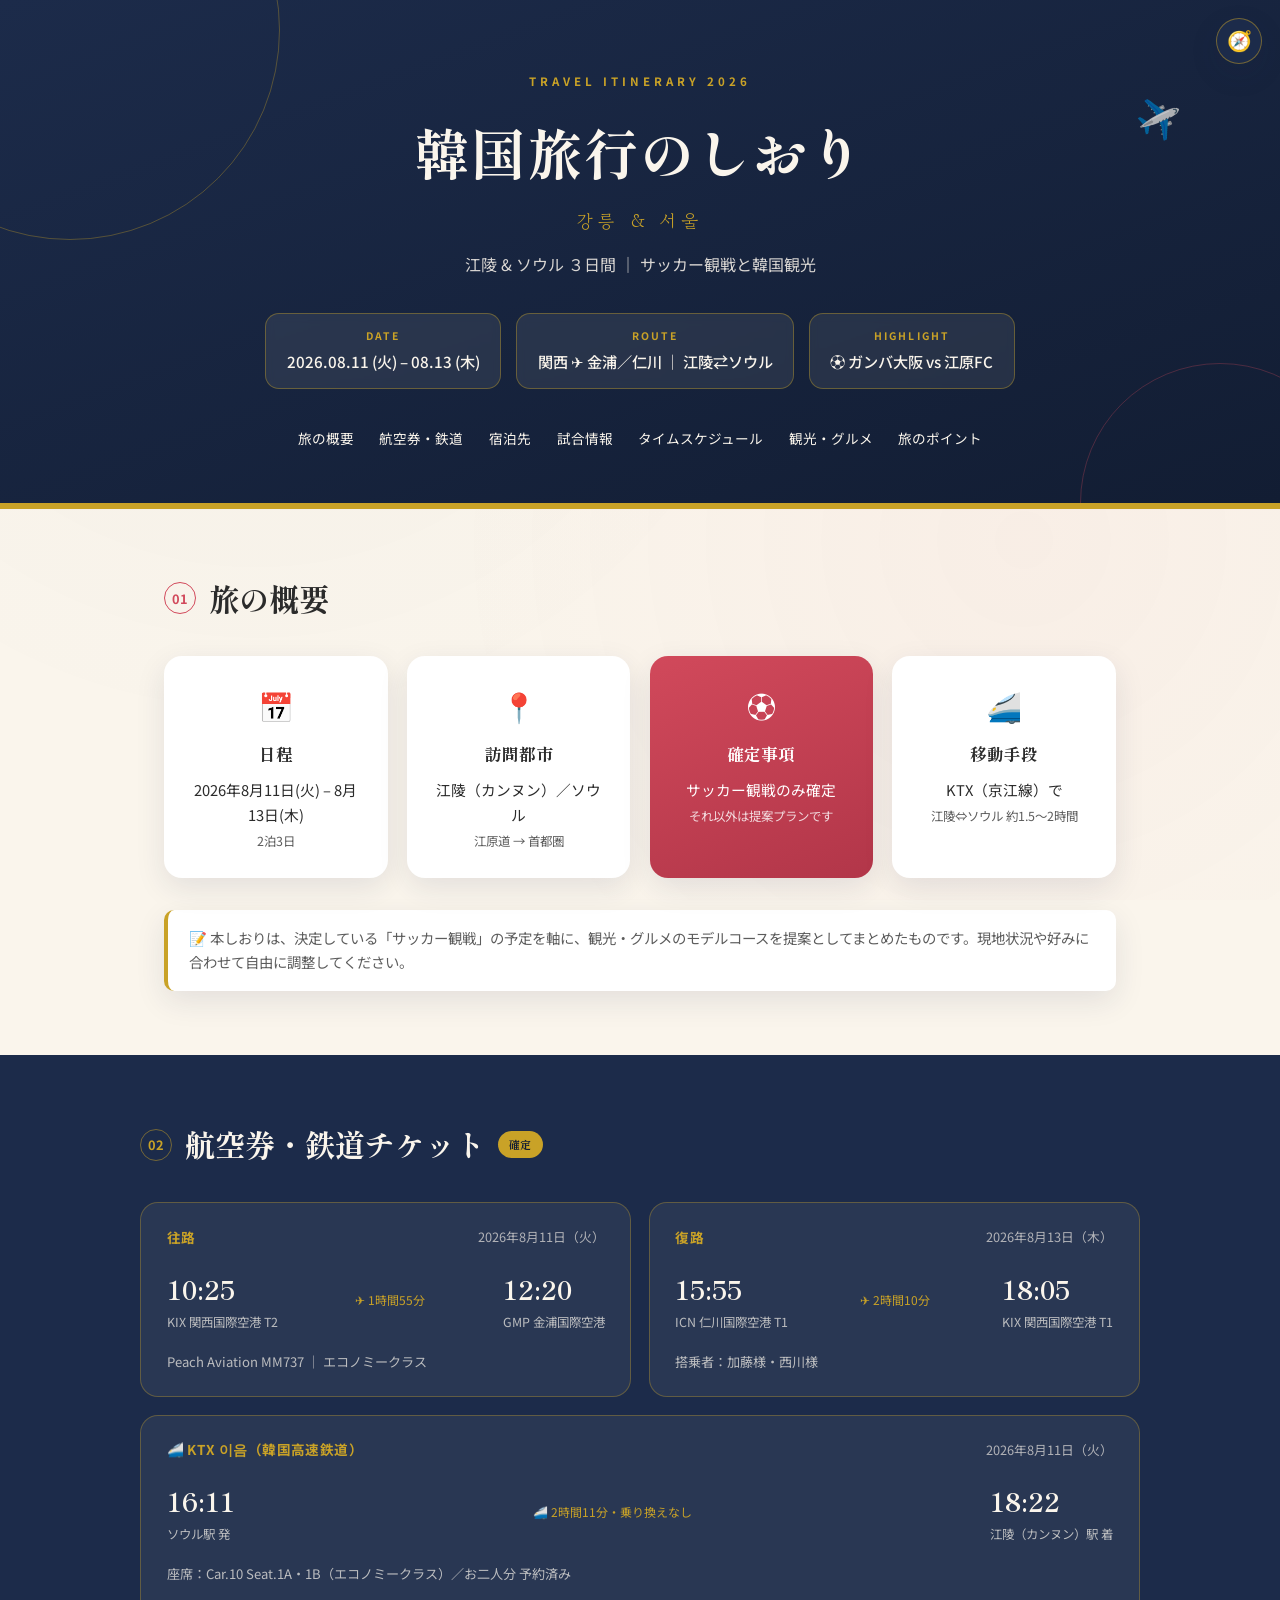
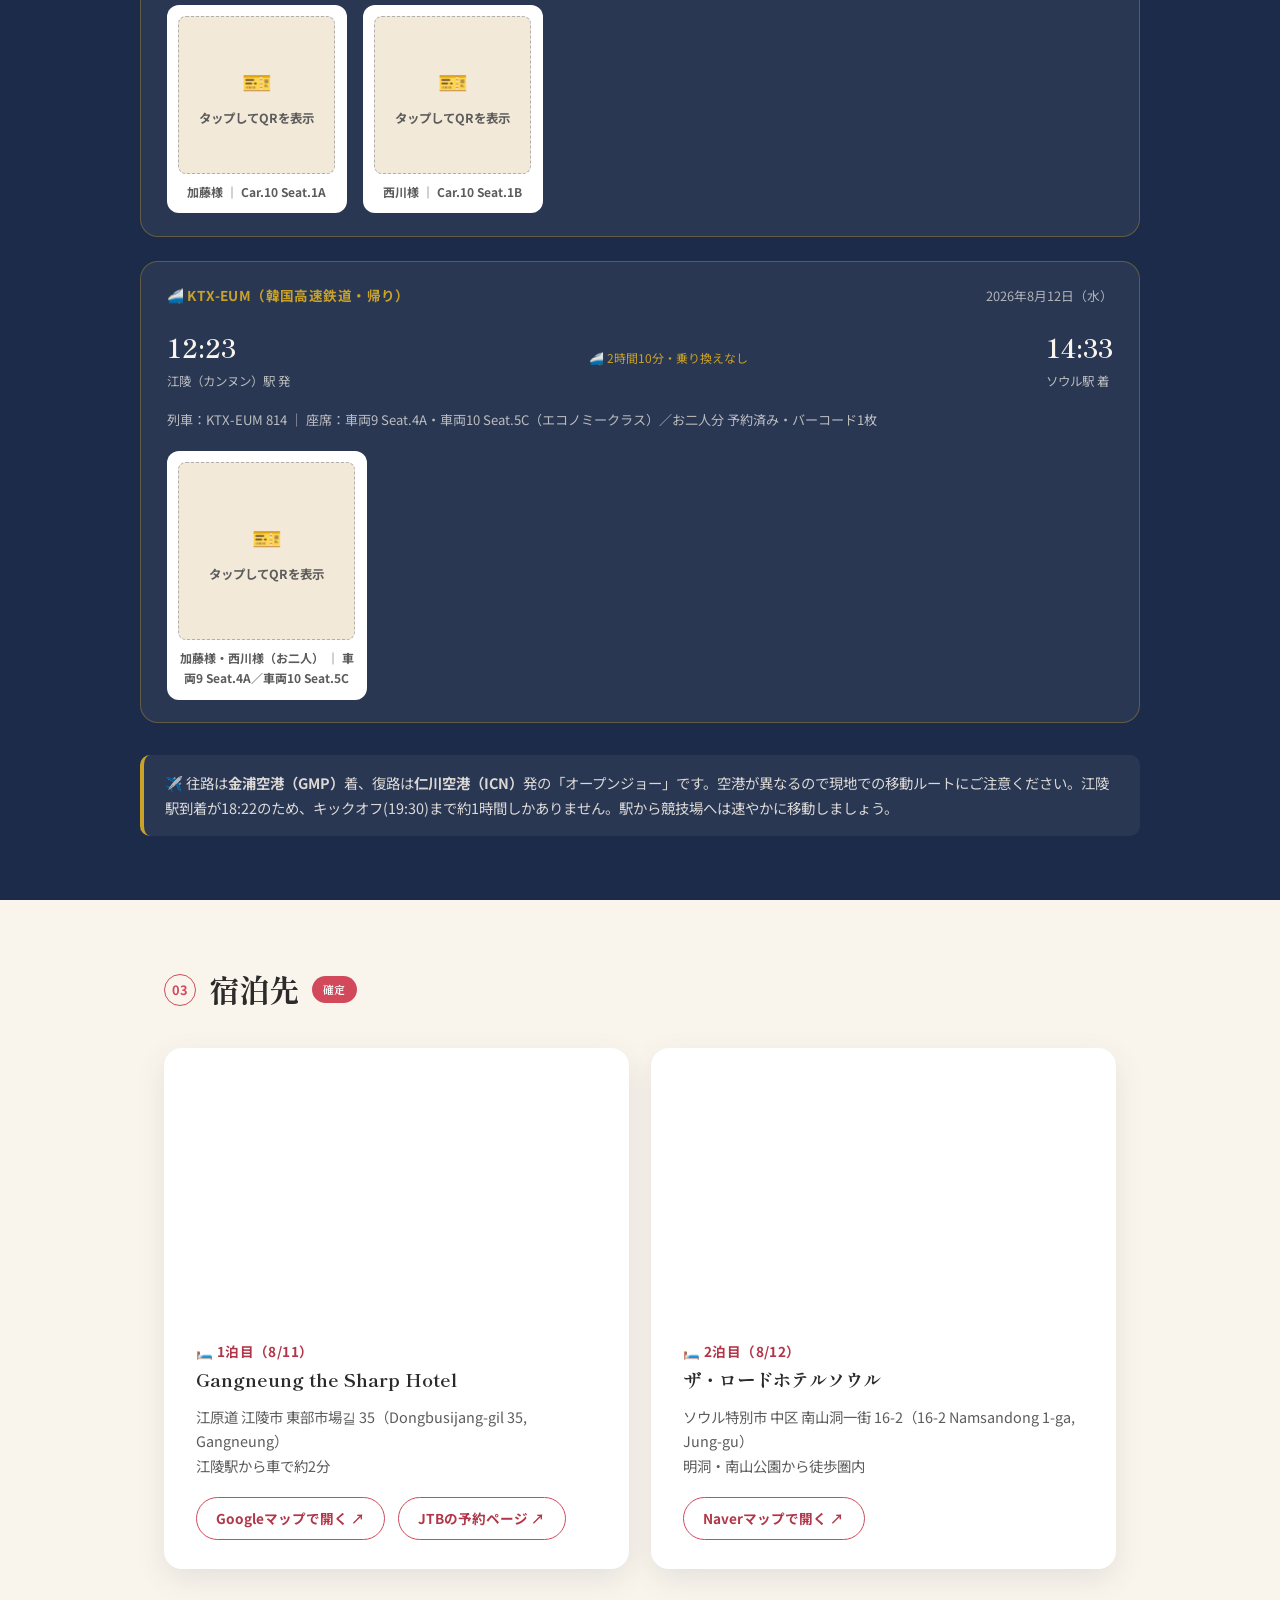
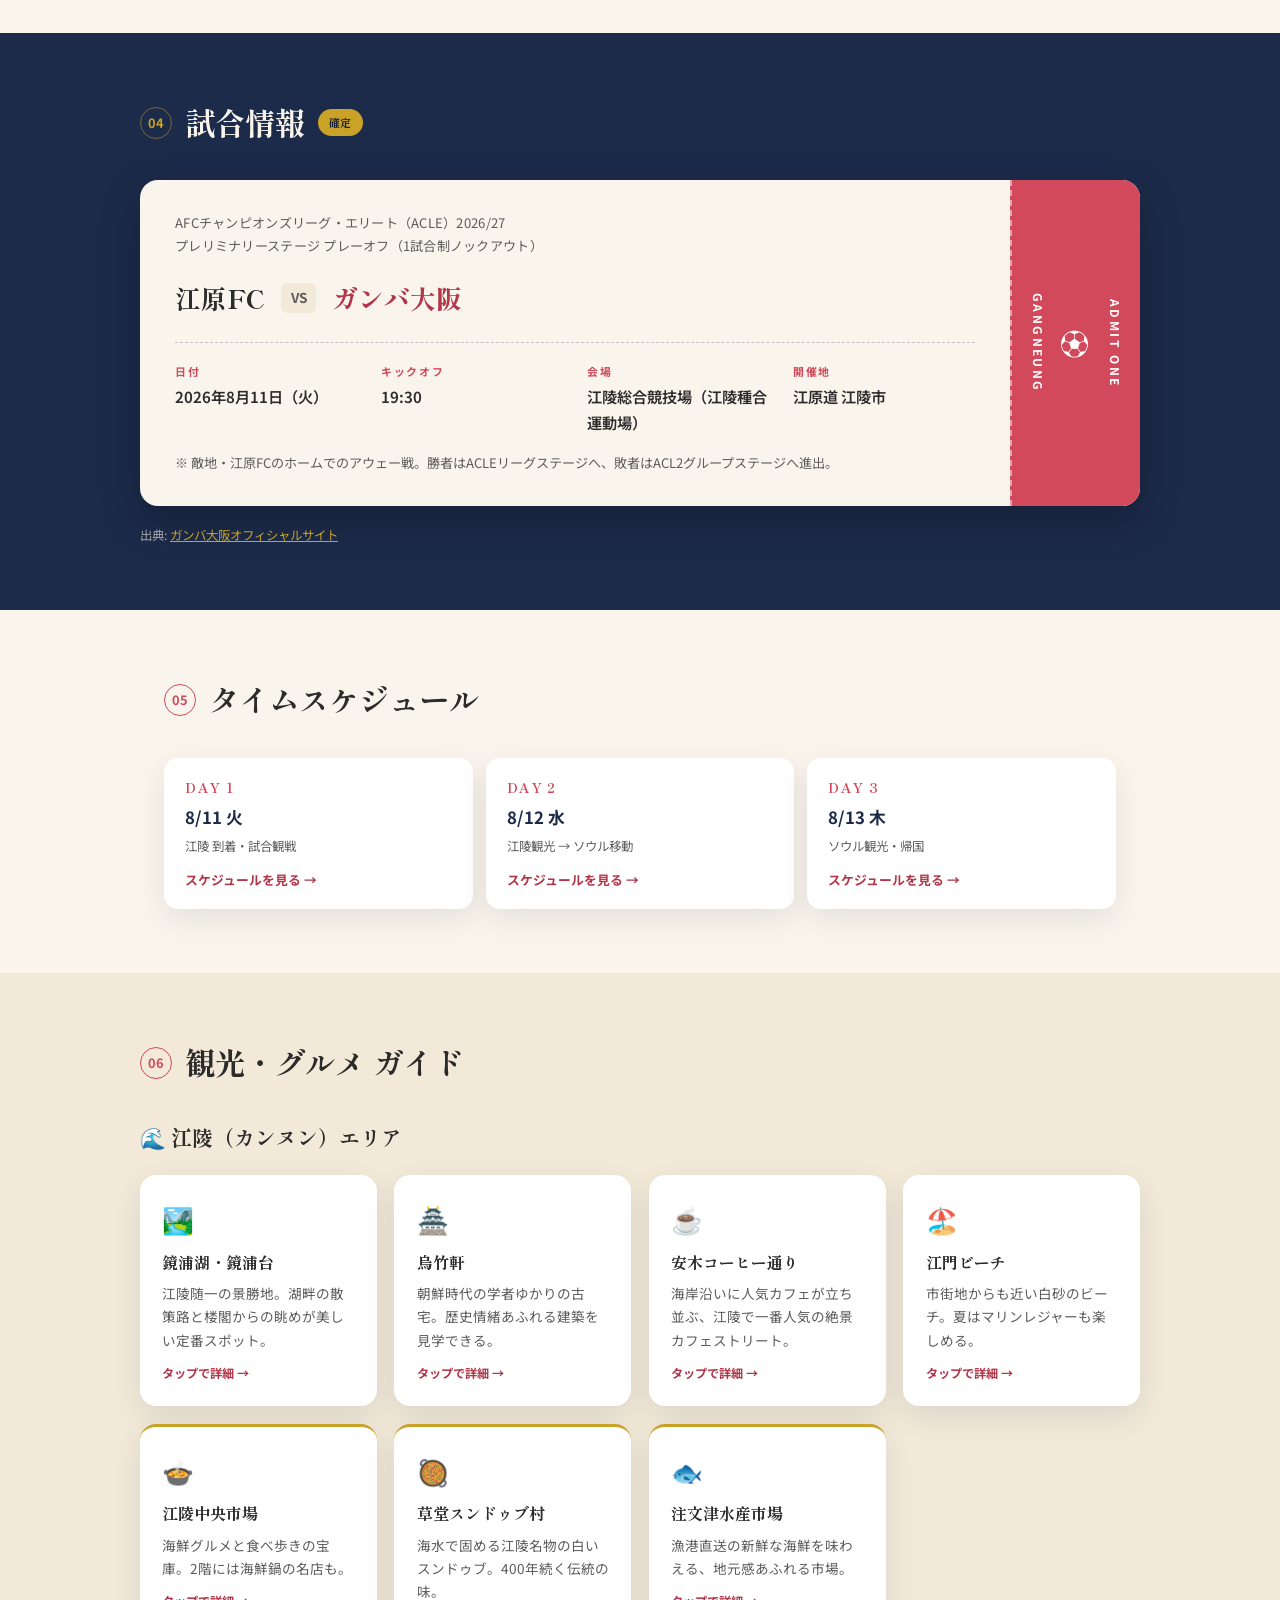
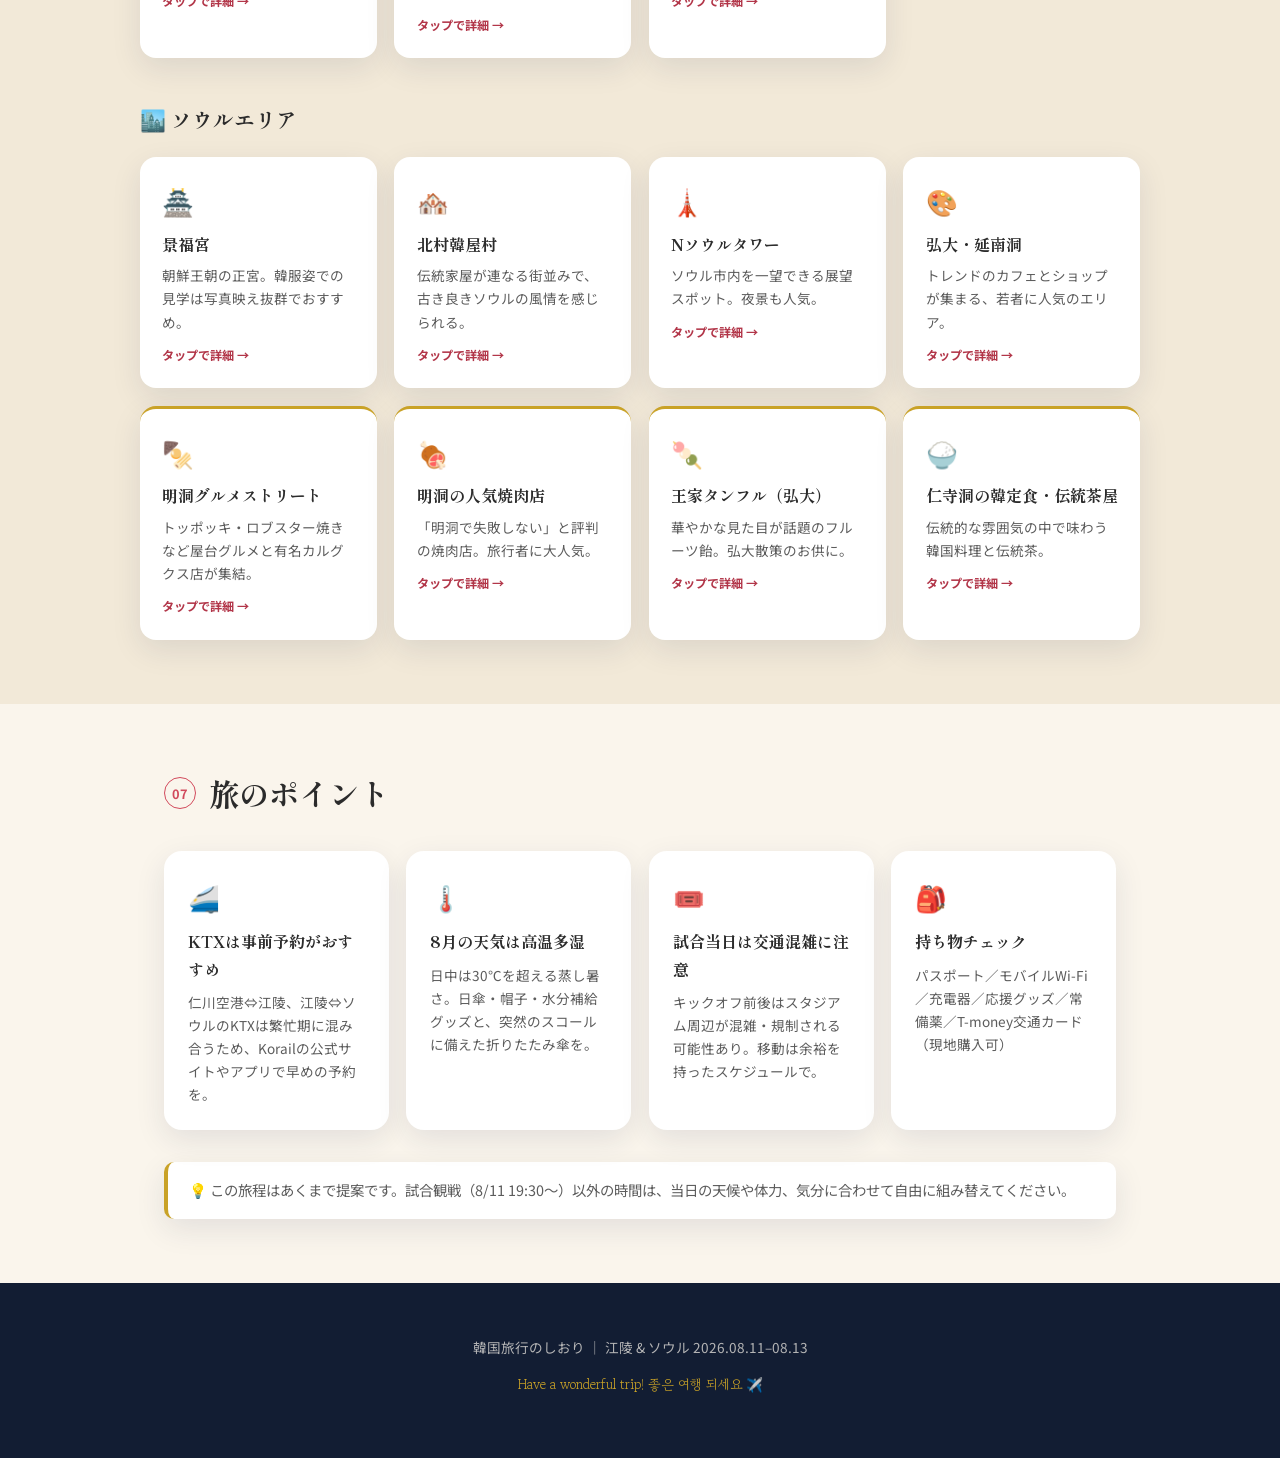
==== commit 2c54748e: "帰りのKTX情報追加、QRコードのタップ表示化、ダークモードの時刻視認性を修正、観光・グルメガイドにVlogリンクを追加 - 江陵→ソウルの帰りKTX(KTX-EUM 814)を確定情報として追加し、" ====
--- a/index.html
+++ b/index.html
@@ -161,12 +161,45 @@
       <p class="flight-meta">座席：Car.10 Seat.1A・1B（エコノミークラス）／お二人分 予約済み</p>
       <div class="qr-grid">
         <figure class="qr-card">
-          <img src="img/ktx-qr-kato.png" alt="KTX乗車QRコード（加藤様・Car.10 Seat.1A）" loading="lazy">
+          <button type="button" class="qr-toggle" aria-expanded="false">
+            <img class="qr-img" src="img/ktx-qr-kato.png" alt="KTX乗車QRコード（加藤様・Car.10 Seat.1A）" loading="lazy">
+            <span class="qr-placeholder"><span class="qr-placeholder-icon">🎫</span>タップしてQRを表示</span>
+          </button>
           <figcaption>加藤様 ｜ Car.10 Seat.1A</figcaption>
         </figure>
         <figure class="qr-card">
-          <img src="img/ktx-qr-nishikawa.png" alt="KTX乗車QRコード（西川様・Car.10 Seat.1B）" loading="lazy">
+          <button type="button" class="qr-toggle" aria-expanded="false">
+            <img class="qr-img" src="img/ktx-qr-nishikawa.png" alt="KTX乗車QRコード（西川様・Car.10 Seat.1B）" loading="lazy">
+            <span class="qr-placeholder"><span class="qr-placeholder-icon">🎫</span>タップしてQRを表示</span>
+          </button>
           <figcaption>西川様 ｜ Car.10 Seat.1B</figcaption>
+        </figure>
+      </div>
+    </div>
+    <div class="flight-card flight-card--train">
+      <div class="flight-card-head">
+        <span class="flight-tag">🚄 KTX-EUM（韓国高速鉄道・帰り）</span>
+        <span class="flight-date">2026年8月12日（水）</span>
+      </div>
+      <div class="flight-route">
+        <div class="flight-point">
+          <span class="flight-time">12:23</span>
+          <span class="flight-airport">江陵（カンヌン）駅 発</span>
+        </div>
+        <span class="flight-arrow">🚄 2時間10分・乗り換えなし</span>
+        <div class="flight-point">
+          <span class="flight-time">14:33</span>
+          <span class="flight-airport">ソウル駅 着</span>
+        </div>
+      </div>
+      <p class="flight-meta">列車：KTX-EUM 814 ｜ 座席：車両9 Seat.4A・車両10 Seat.5C（エコノミークラス）／お二人分 予約済み・バーコード1枚</p>
+      <div class="qr-grid qr-grid--single">
+        <figure class="qr-card">
+          <button type="button" class="qr-toggle" aria-expanded="false">
+            <img class="qr-img" src="img/ktx-qr-return.png" alt="KTX乗車QRコード（帰り・加藤様/西川様共通・車両9 Seat.4A/車両10 Seat.5C）" loading="lazy">
+            <span class="qr-placeholder"><span class="qr-placeholder-icon">🎫</span>タップしてQRを表示</span>
+          </button>
+          <figcaption>加藤様・西川様（お二人） ｜ 車両9 Seat.4A／車両10 Seat.5C</figcaption>
         </figure>
       </div>
     </div>
@@ -395,11 +428,13 @@
     <span class="modal-emoji" id="spotModalEmoji"></span>
     <h3 class="modal-title" id="spotModalTitle"></h3>
     <dl class="modal-facts" id="spotModalFacts"></dl>
+    <a class="modal-video-link" id="spotModalVideo" target="_blank" rel="noopener" hidden>▶️ YouTubeでVlog・雰囲気動画を見る ↗</a>
     <p class="modal-tip" id="spotModalTip"></p>
   </div>
 </div>
 
 <script src="js/spots.js"></script>
 <script src="js/quicknav.js"></script>
+<script src="js/qrtoggle.js"></script>
 </body>
 </html>
--- a/css/style.css
+++ b/css/style.css
@@ -342,6 +342,39 @@
   font-weight: 700;
 }
 
+.qr-grid--single { grid-template-columns: minmax(140px, 200px); justify-content: start; }
+
+.qr-toggle {
+  all: unset;
+  box-sizing: border-box;
+  display: block;
+  width: 100%;
+  cursor: pointer;
+}
+
+.qr-toggle .qr-img { display: none; }
+.qr-toggle[aria-expanded="true"] .qr-img { display: block; }
+.qr-toggle[aria-expanded="true"] .qr-placeholder { display: none; }
+
+.qr-toggle .qr-placeholder {
+  display: flex;
+  flex-direction: column;
+  align-items: center;
+  justify-content: center;
+  gap: 0.4rem;
+  aspect-ratio: 1 / 1;
+  background: var(--cream-deep);
+  border: 1px dashed rgba(28,43,74,0.3);
+  border-radius: 8px;
+  color: var(--ink-soft);
+  font-size: 0.78rem;
+  font-weight: 700;
+  text-align: center;
+  padding: 0.8rem;
+}
+
+.qr-placeholder-icon { font-size: 1.5rem; }
+
 .note-banner--dark {
   background: rgba(250,245,236,0.06);
   color: rgba(250,245,236,0.85);
@@ -775,6 +808,22 @@
   color: var(--ink);
 }
 
+.modal-video-link {
+  display: block;
+  text-align: center;
+  margin: 0 0 1.2rem;
+  padding: 0.7rem 1rem;
+  background: var(--coral);
+  color: #ffffff;
+  border-radius: 10px;
+  font-size: 0.85rem;
+  font-weight: 700;
+  text-decoration: none;
+  transition: background 0.15s ease;
+}
+.modal-video-link:hover, .modal-video-link:focus-visible { background: var(--coral-deep); }
+.modal-video-link[hidden] { display: none; }
+
 .modal-tip {
   margin: 0;
   padding: 0.9rem 1.1rem;
@@ -934,4 +983,6 @@
   .quick-nav-link { color: #eee6d8; }
   .quick-nav-link:hover, .quick-nav-link:focus-visible { background: #14202f; }
   .quick-nav-divider { background: rgba(255,255,255,0.1); }
-}
+  .tl-time { color: var(--gold); }
+  .qr-toggle .qr-placeholder { background: #1c2b3e; border-color: rgba(255,255,255,0.2); color: #b9b2a3; }
+}
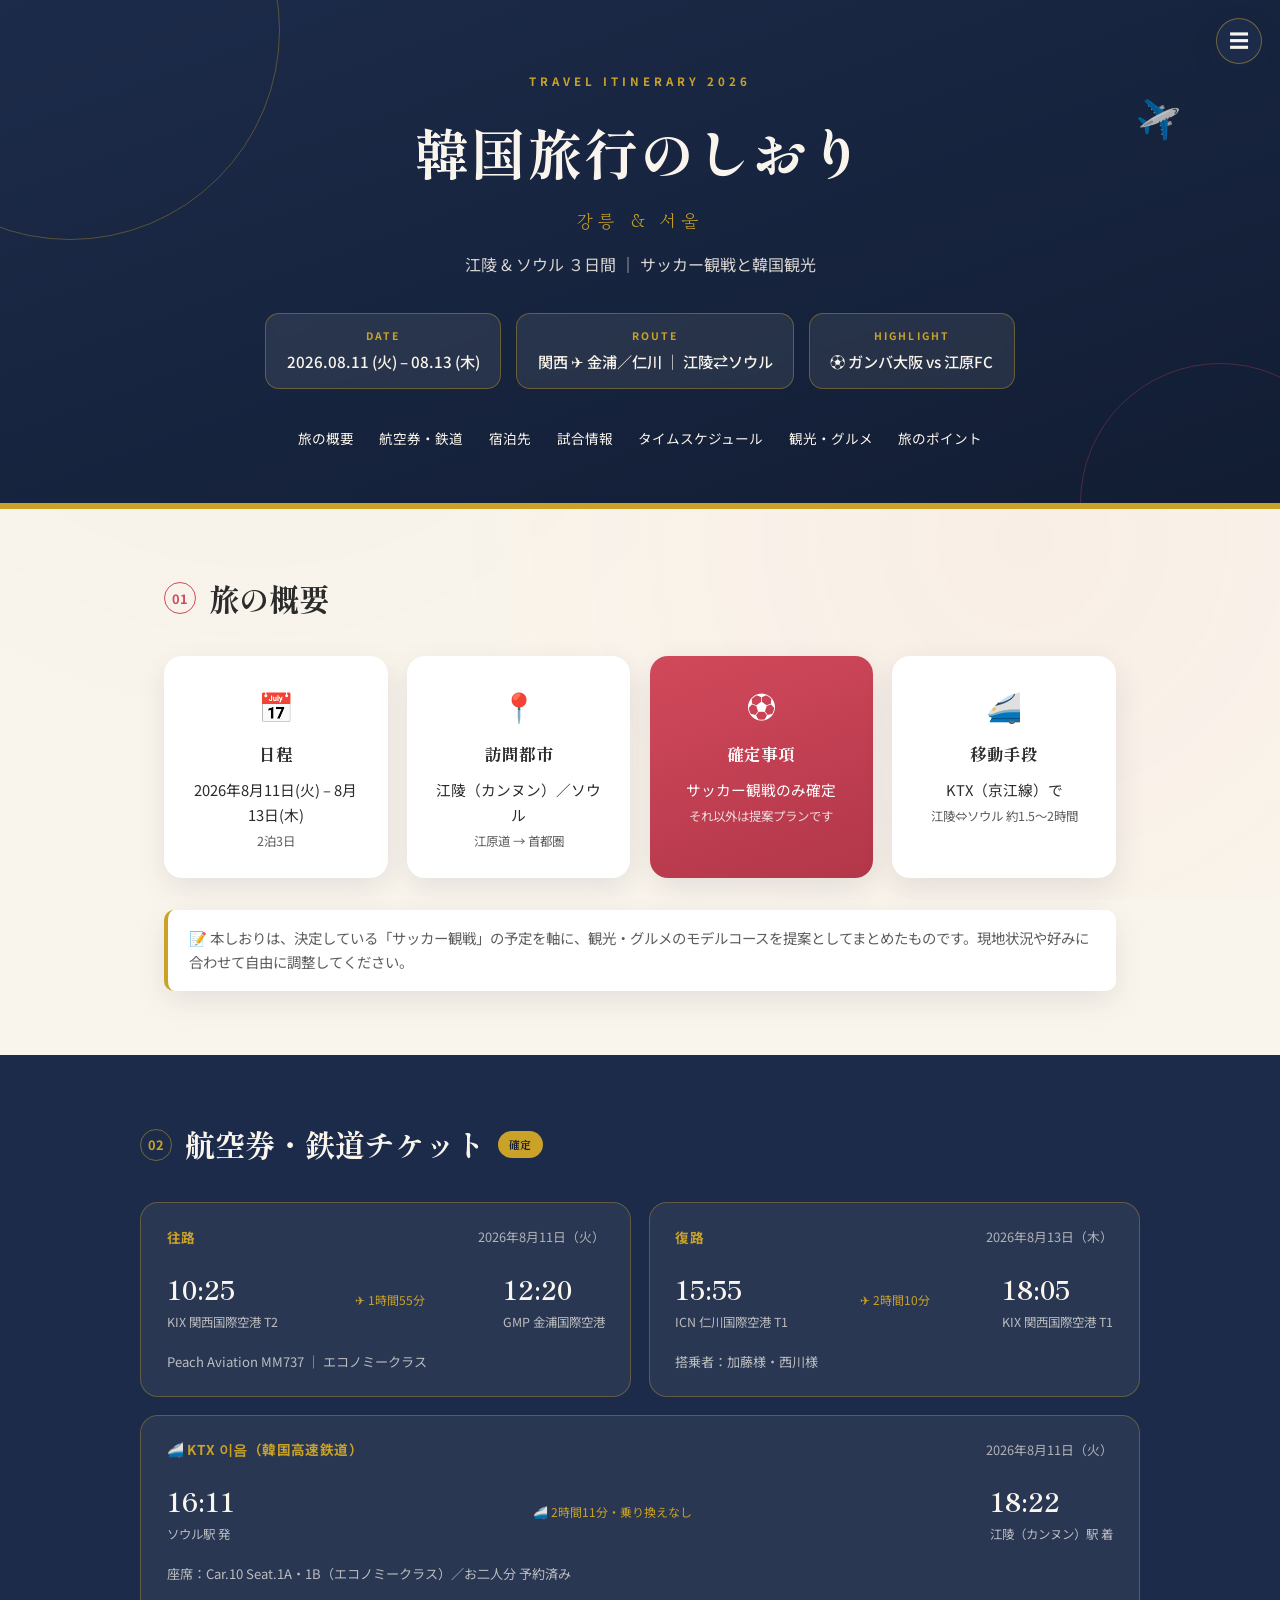
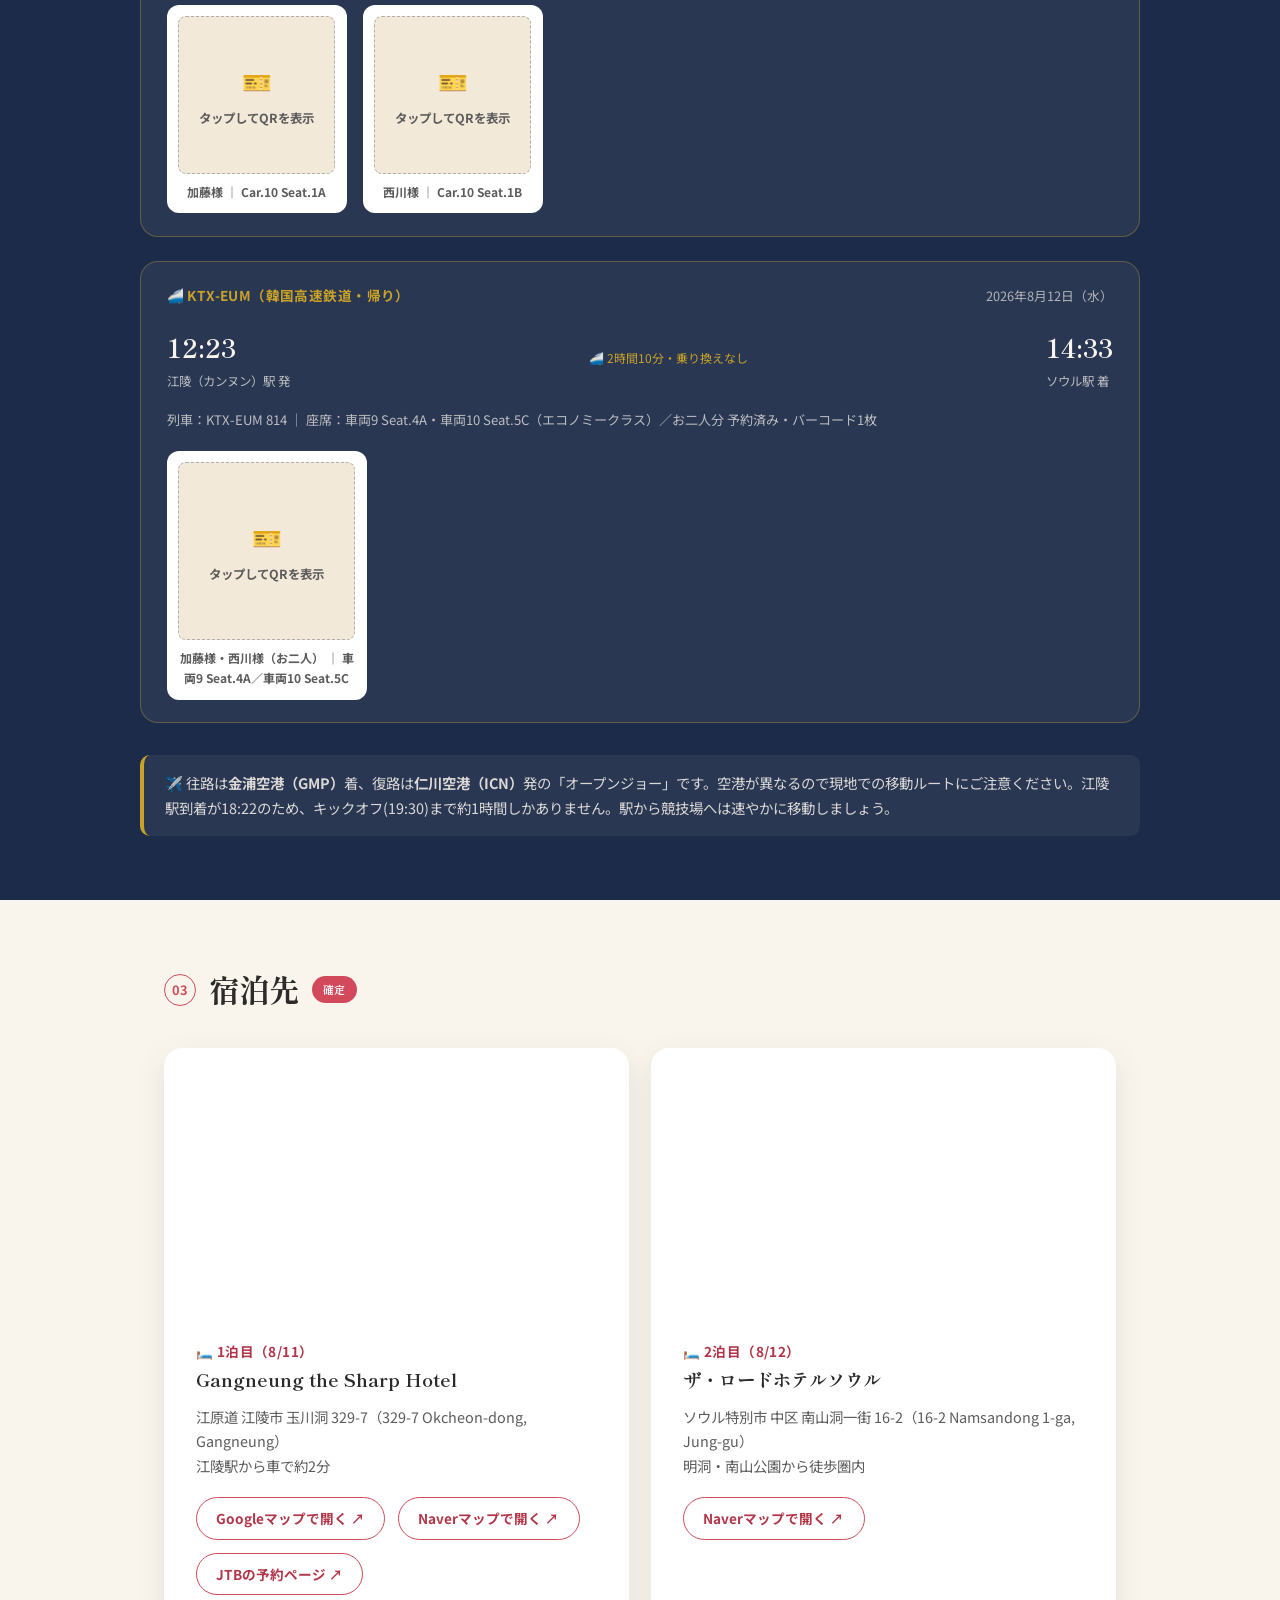
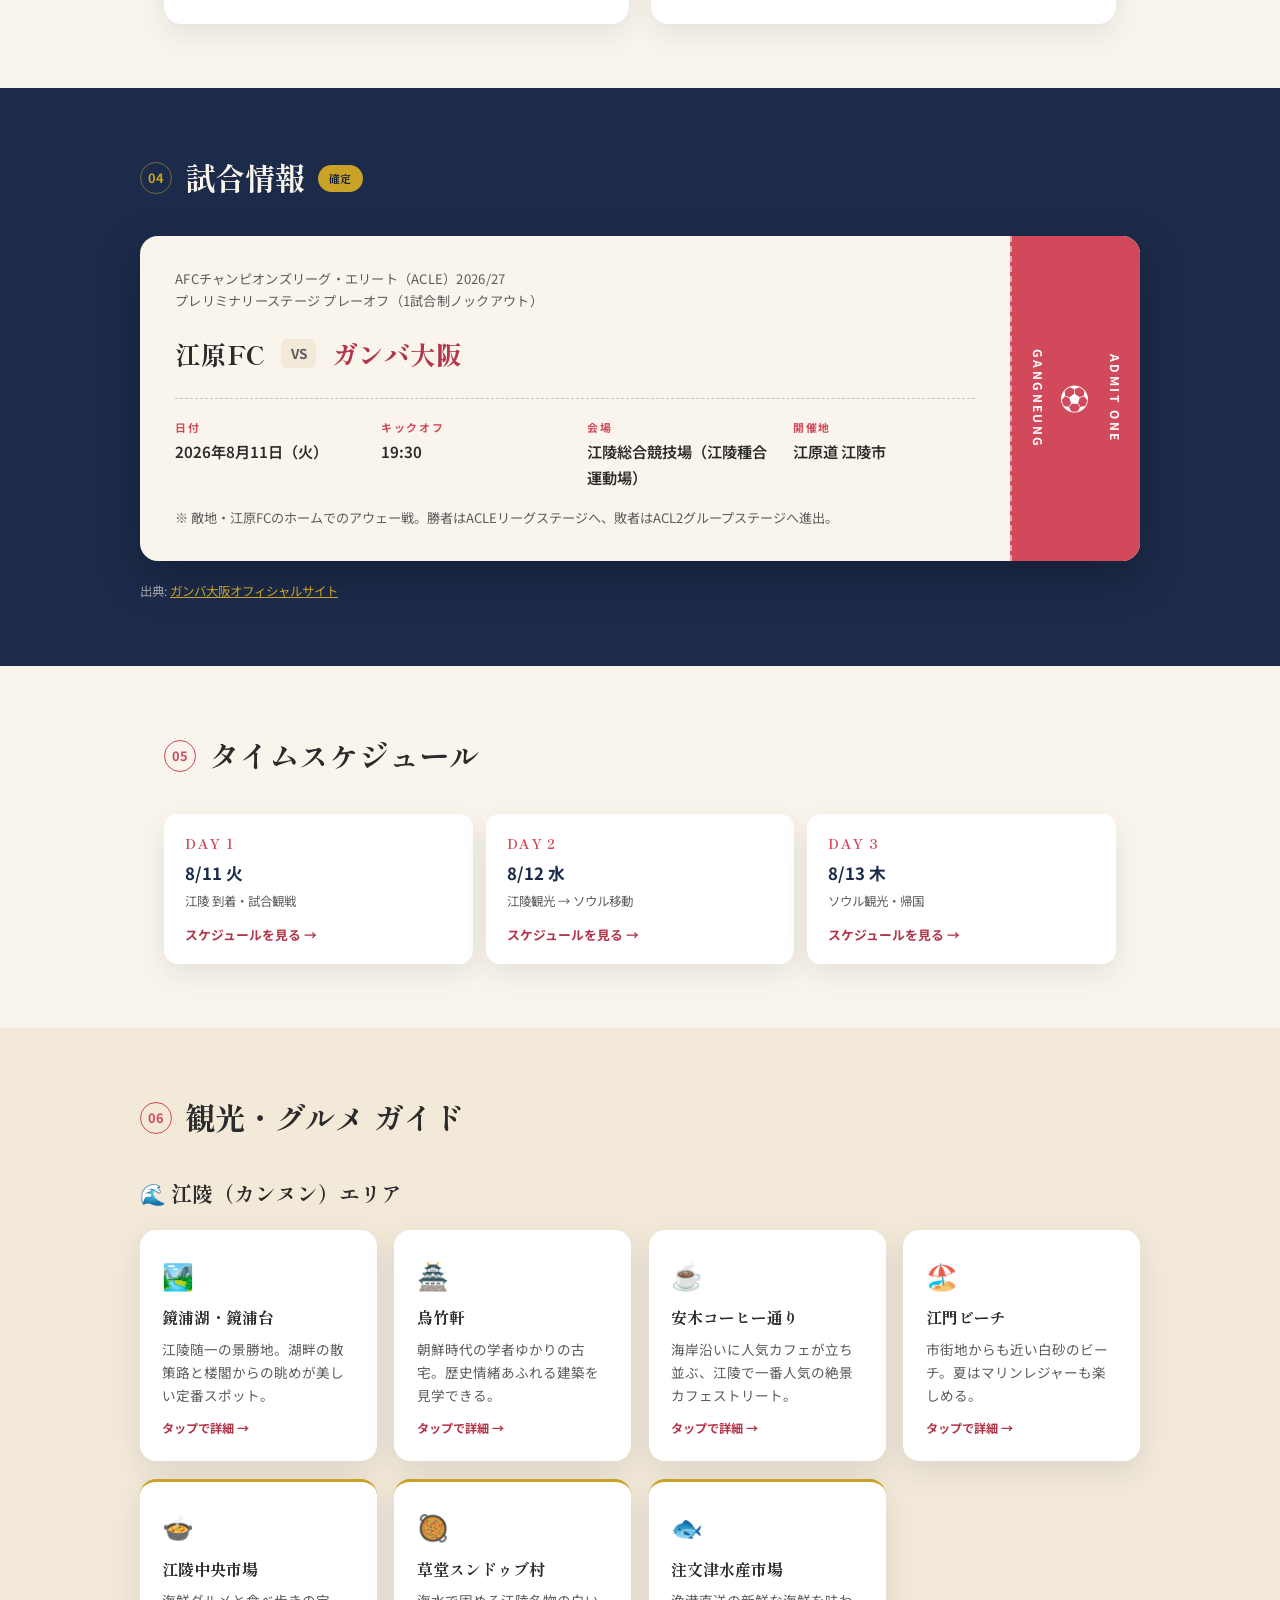
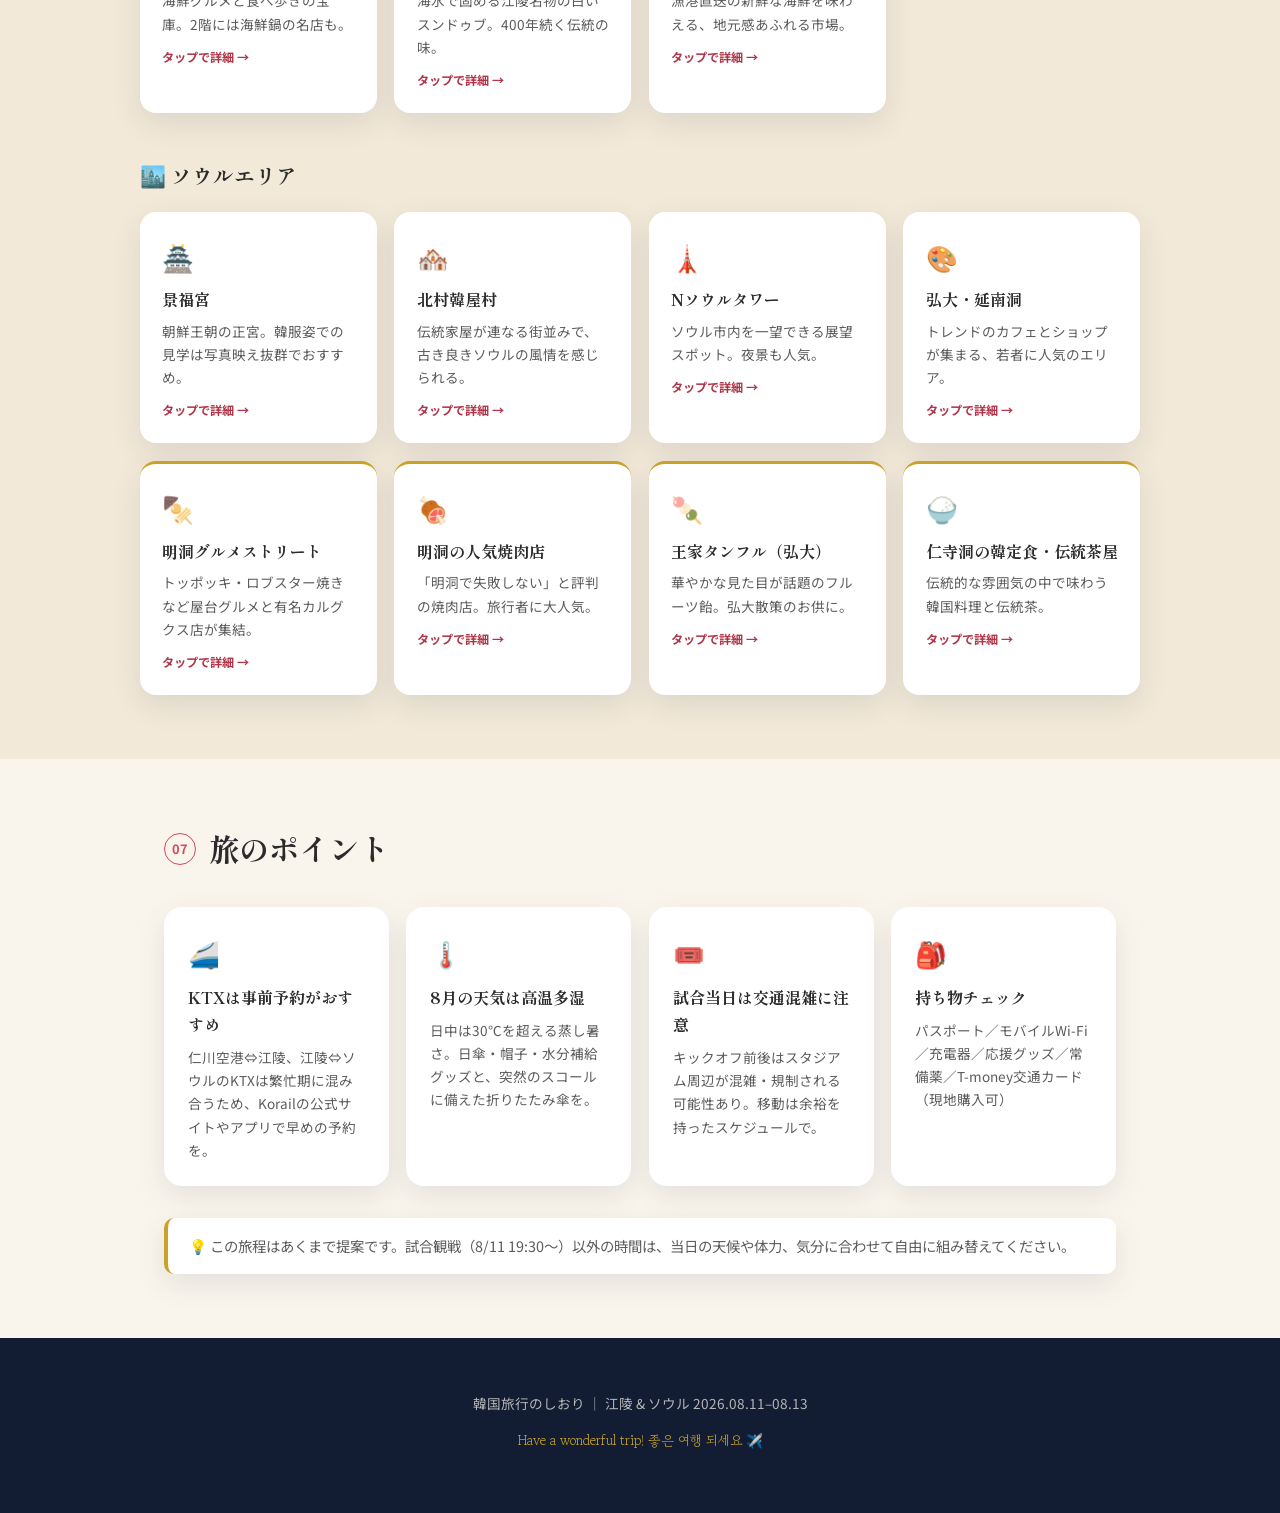
==== commit d63d8562: "江陵ホテルの住所修正・Naverマップ追加、ショートカットメニューをハンバーガー化、Vlogリンクを日本語検索に変更、ドラゴンシティカジノを追加 - Gangneung the Sharp Hotel" ====
--- a/index.html
+++ b/index.html
@@ -17,9 +17,10 @@
 
 <!-- ===== QUICK NAV ===== -->
 <div class="quick-nav">
-  <button type="button" class="quick-nav-toggle" id="quickNavToggle" aria-expanded="false" aria-controls="quickNavPanel" aria-label="ショートカットメニュー">🧭</button>
+  <button type="button" class="quick-nav-toggle" id="quickNavToggle" aria-expanded="false" aria-controls="quickNavPanel" aria-label="ショートカットメニュー">☰</button>
   <nav class="quick-nav-panel" id="quickNavPanel" aria-label="ページ内ショートカット" hidden>
-    <a href="#schedule" class="quick-nav-link quick-nav-link--primary">🕒 タイムスケジュール</a>
+    <a href="#top" class="quick-nav-link quick-nav-link--primary">🏠 トップページ</a>
+    <a href="#schedule" class="quick-nav-link">🕒 タイムスケジュール</a>
     <a href="#overview" class="quick-nav-link">📅 旅の概要</a>
     <a href="#flights" class="quick-nav-link">✈️ 航空券・鉄道</a>
     <a href="#hotel" class="quick-nav-link">🏨 宿泊先</a>
@@ -211,13 +212,14 @@
     <h2 class="section-title"><span class="section-num">03</span>宿泊先 <span class="badge badge--fixed">確定</span></h2>
     <div class="hotel-grid">
       <div class="hotel-card">
-        <iframe class="hotel-map" loading="lazy" referrerpolicy="no-referrer-when-downgrade" src="https://www.google.com/maps?q=Hotel+The+Sharp%2C+35+Dongbusijang-gil%2C+Gangneung%2C+South+Korea&output=embed" title="Gangneung The Sharp Hotel の地図"></iframe>
+        <iframe class="hotel-map" loading="lazy" referrerpolicy="no-referrer-when-downgrade" src="https://www.google.com/maps?q=Hotel+The+Sharp%2C+329-7+Okcheon-dong%2C+Gangneung%2C+South+Korea&output=embed" title="Gangneung The Sharp Hotel の地図"></iframe>
         <div class="hotel-card-body">
           <span class="flight-tag" style="color:var(--coral-deep);">🛏️ 1泊目（8/11）</span>
           <h3>Gangneung the Sharp Hotel</h3>
-          <p>江原道 江陵市 東部市場길 35（Dongbusijang-gil 35, Gangneung）<br>江陵駅から車で約2分</p>
+          <p>江原道 江陵市 玉川洞 329-7（329-7 Okcheon-dong, Gangneung）<br>江陵駅から車で約2分</p>
           <div class="hotel-links">
-            <a href="https://www.google.com/maps/search/?api=1&query=Hotel+The+Sharp%2C+35+Dongbusijang-gil%2C+Gangneung%2C+South+Korea" target="_blank" rel="noopener" class="hotel-link">Googleマップで開く ↗</a>
+            <a href="https://www.google.com/maps/search/?api=1&query=Hotel+The+Sharp%2C+329-7+Okcheon-dong%2C+Gangneung%2C+South+Korea" target="_blank" rel="noopener" class="hotel-link">Googleマップで開く ↗</a>
+            <a href="https://map.naver.com/p/search/THE%20SHARP%20HOTEL%20%EA%B0%95%EC%9B%90%20%EA%B0%95%EB%A6%89%EC%8B%9C%20%EC%98%A5%EC%B2%9C%EB%8F%99%20329-7" target="_blank" rel="noopener" class="hotel-link">Naverマップで開く ↗</a>
             <a href="https://www.jtb.co.jp/ovs_htl/detail/search_detail/695553/" target="_blank" rel="noopener" class="hotel-link">JTBの予約ページ ↗</a>
           </div>
         </div>
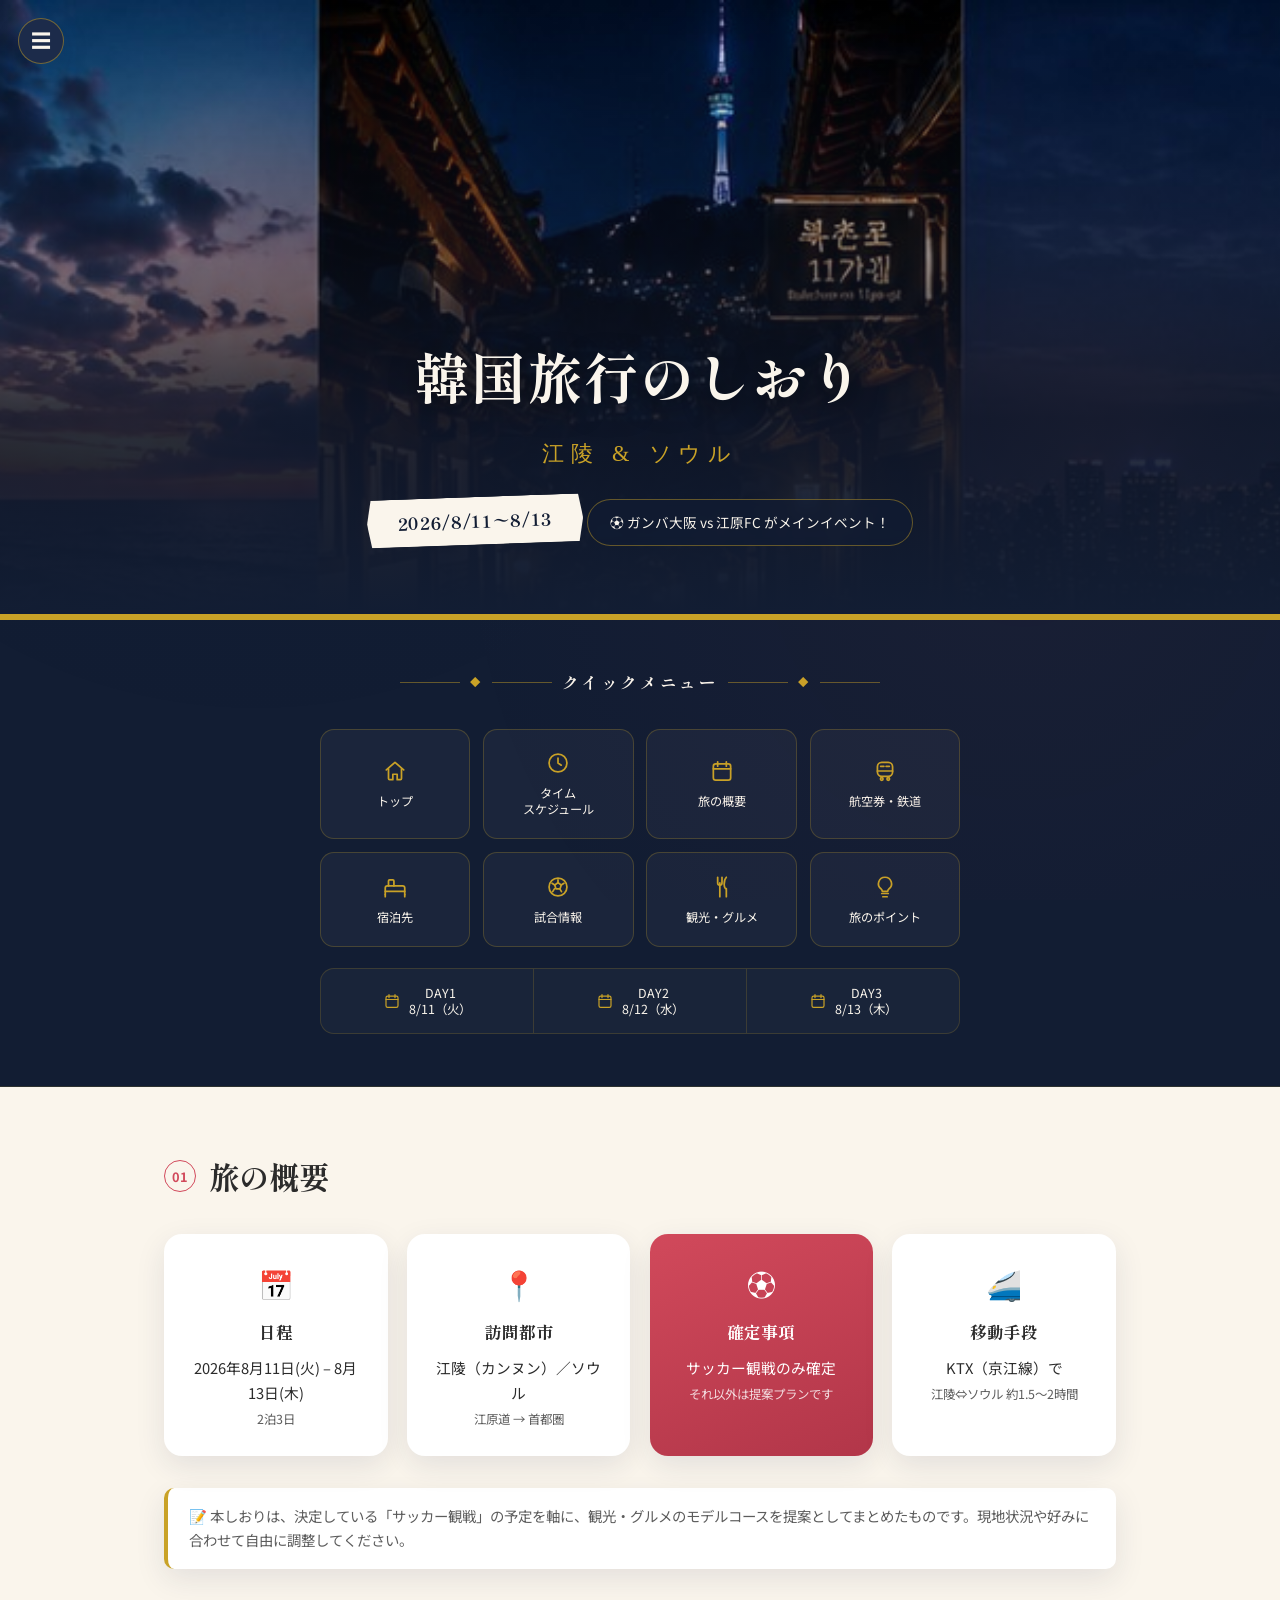
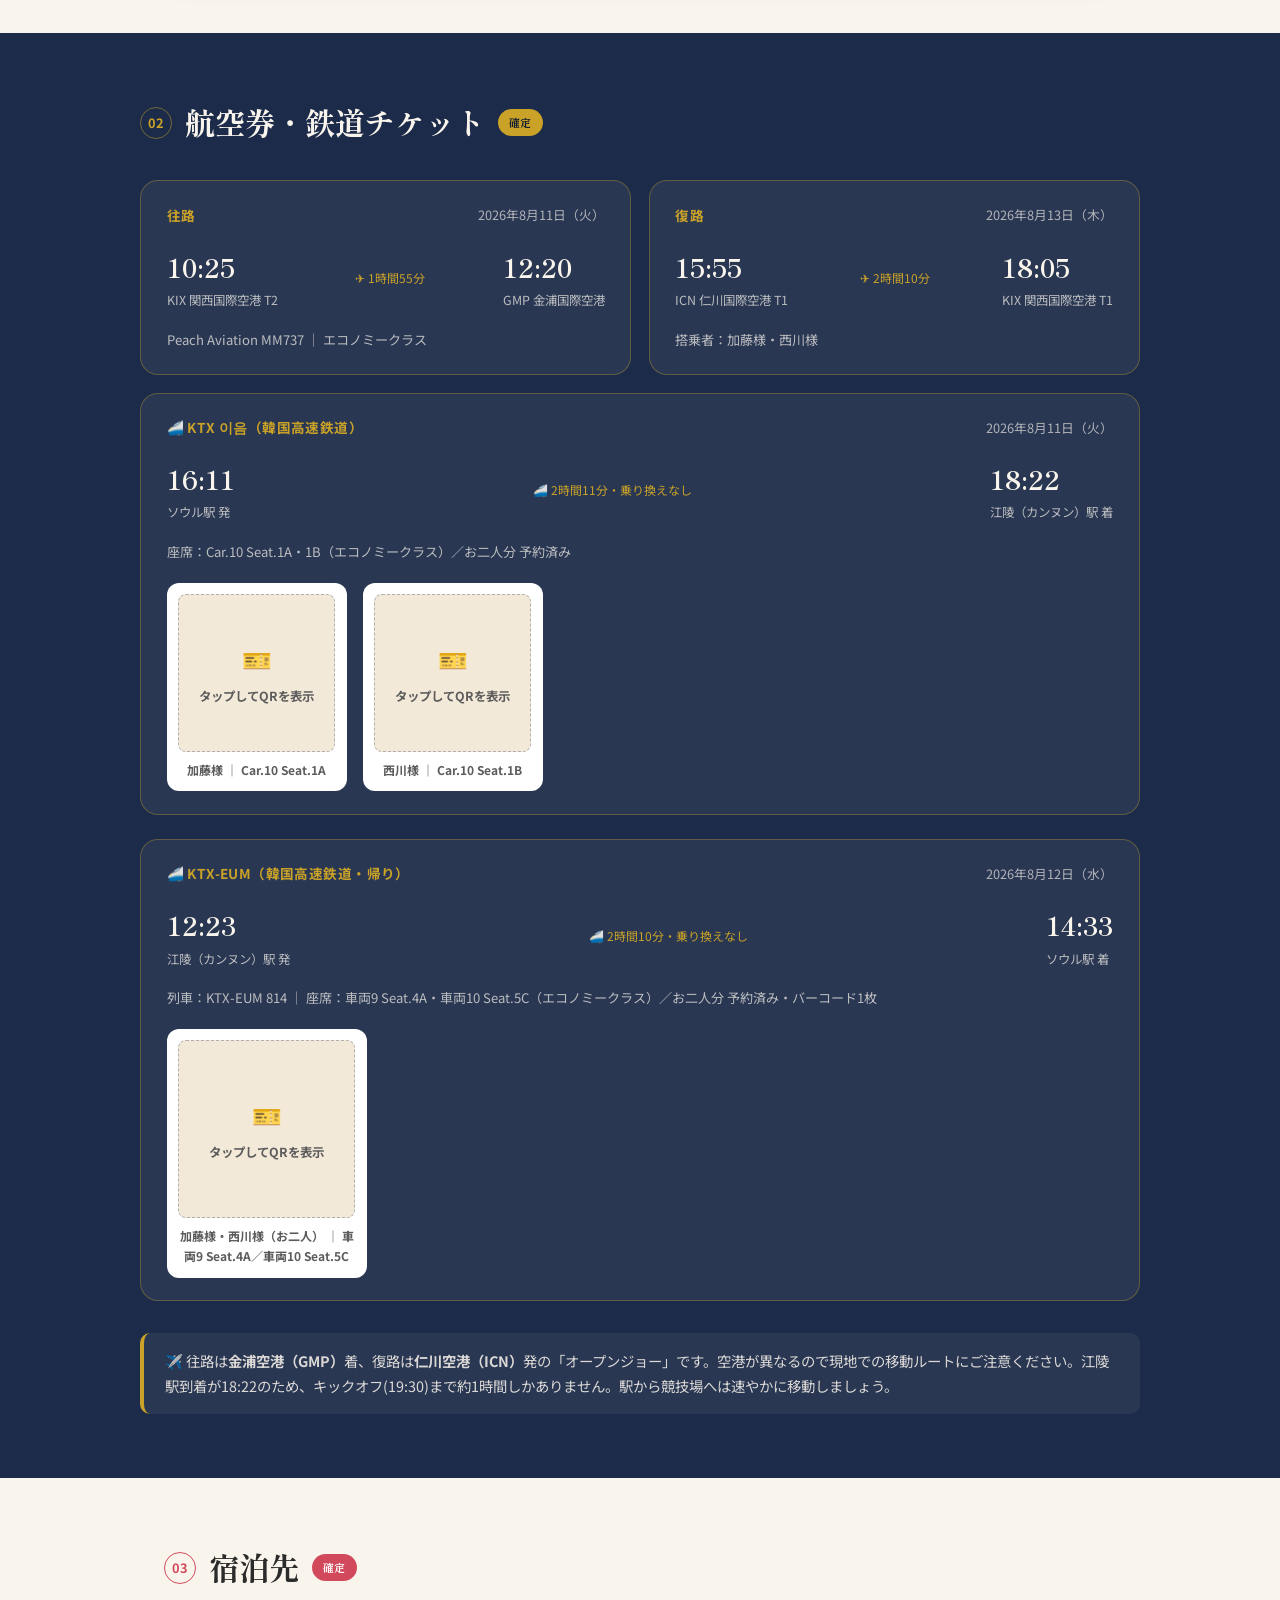
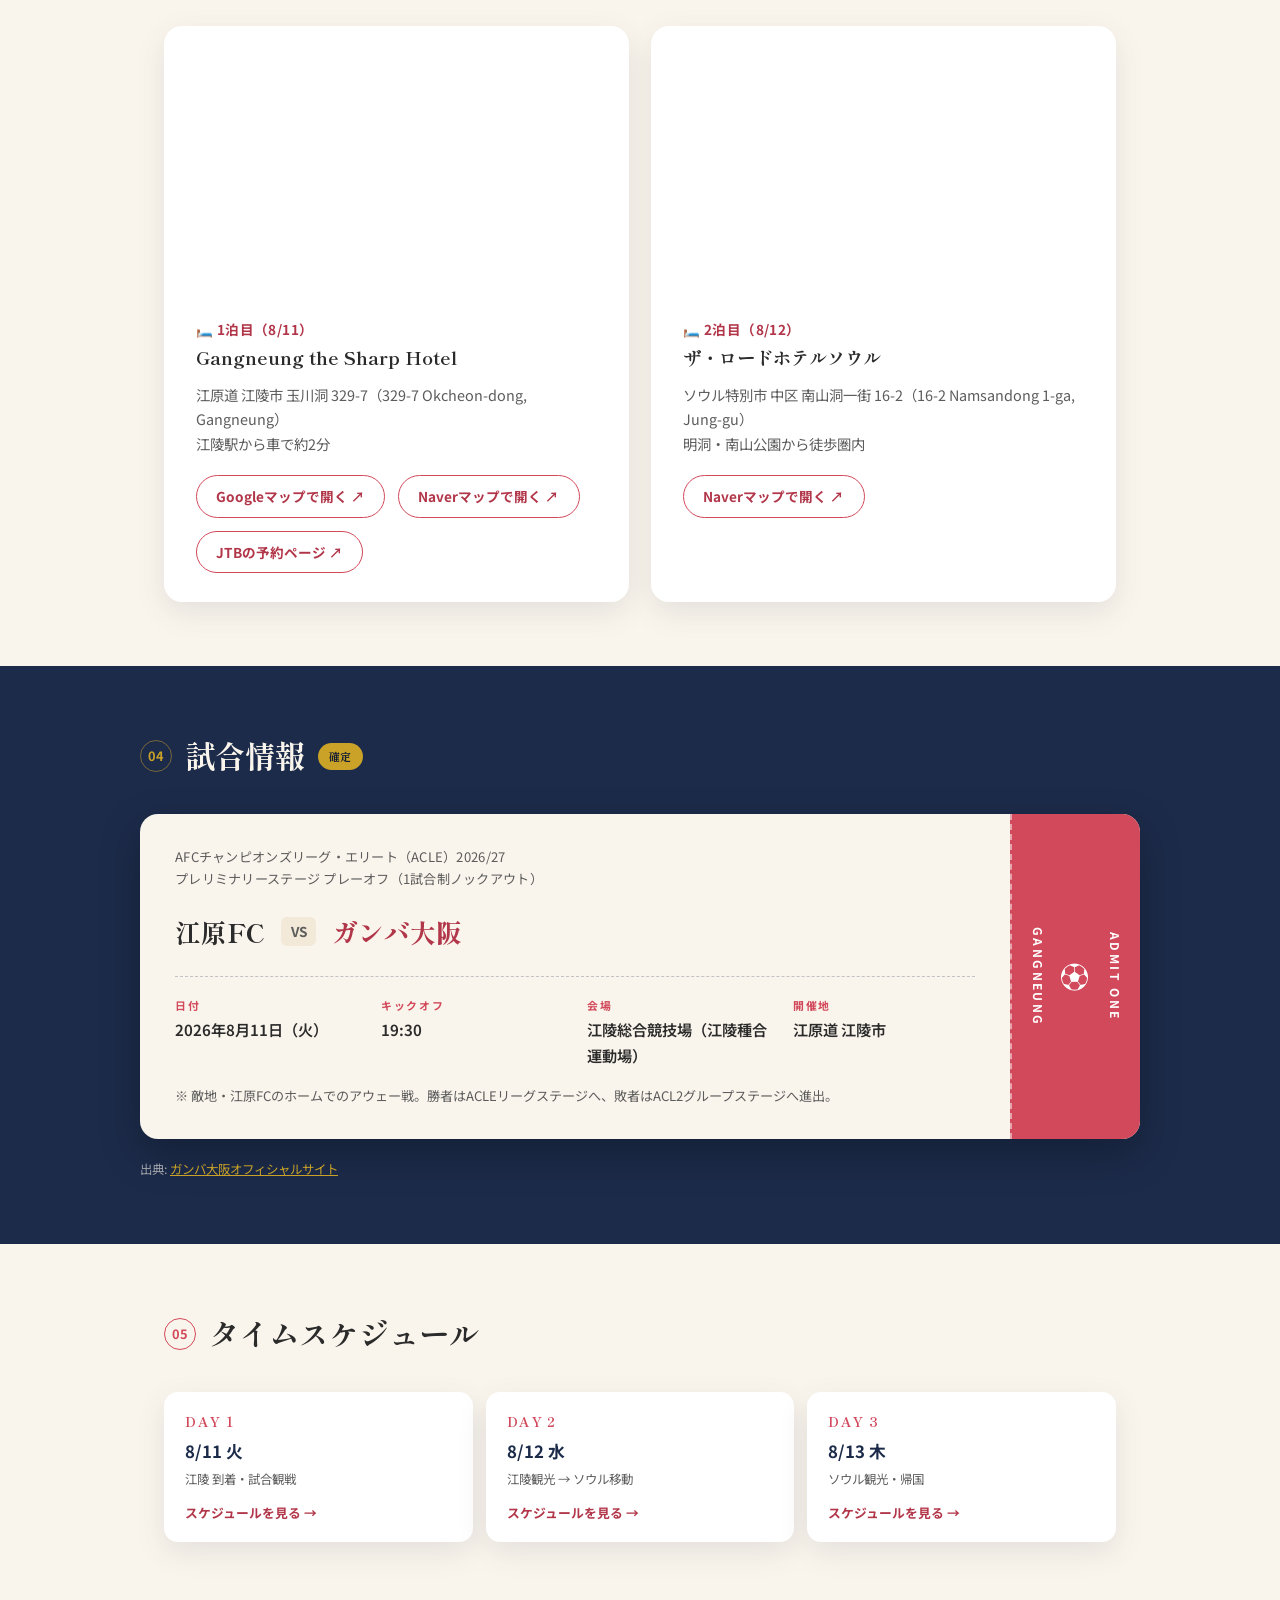
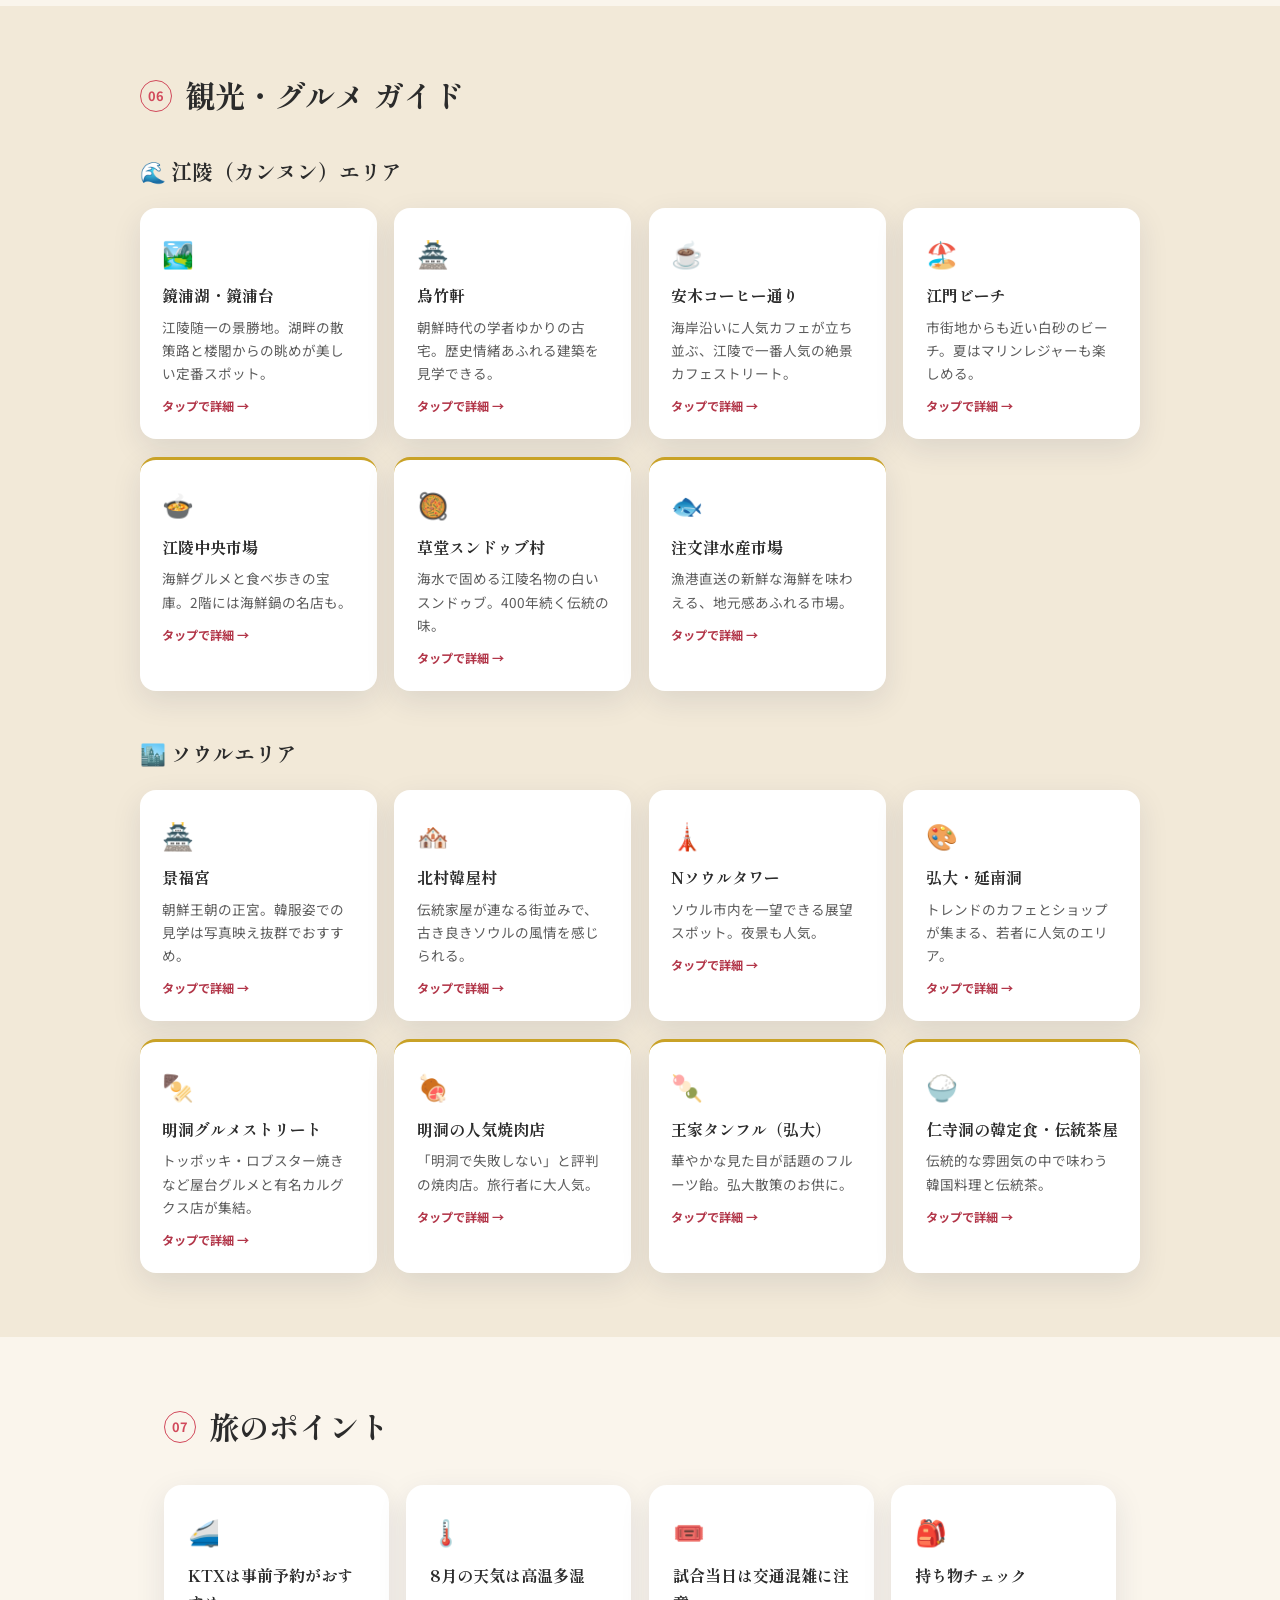
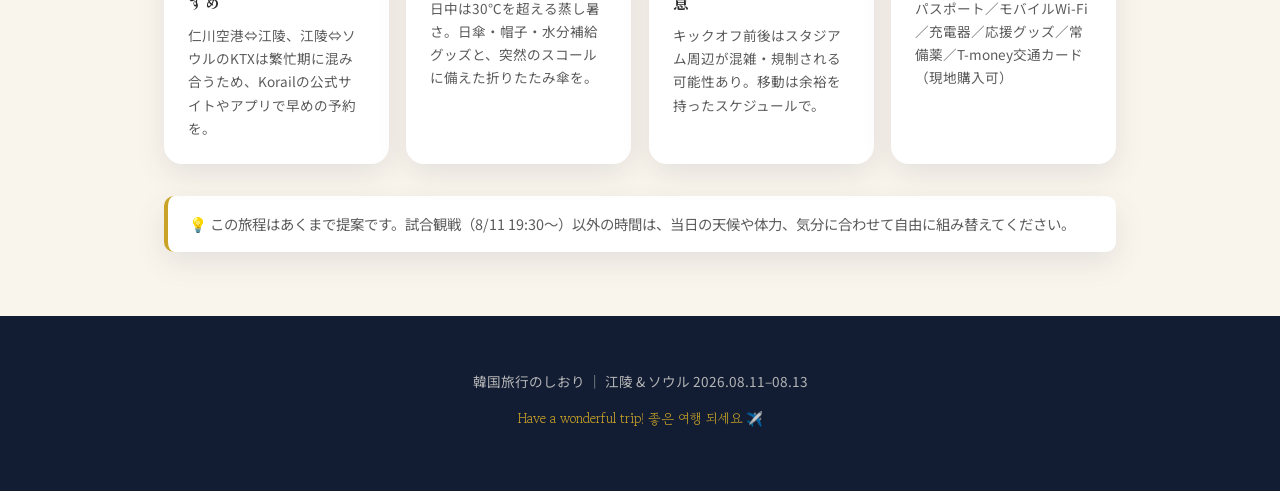
==== commit 149b2052: "トップページのヒーローを写真ベースの新デザインに刷新し、常時表示のクイックメニューを追加 - ヒーローを3分割の風景写真(海辺の夕景・北村韓屋村の夜景・ソウルの高層ビル群)を   背景にしたデザインに" ====
--- a/index.html
+++ b/index.html
@@ -36,41 +36,70 @@
 
 <!-- ===== HERO ===== -->
 <header class="hero" id="top">
-  <div class="hero-deco" aria-hidden="true">
-    <span class="deco-ring ring1"></span>
-    <span class="deco-ring ring2"></span>
-    <span class="deco-plane">✈️</span>
+  <div class="hero-content">
+    <h1 class="hero-title-new">韓国旅行のしおり</h1>
+    <p class="hero-subtitle-new">江陵 &amp; ソウル</p>
+    <div class="hero-date-ribbon"><span>2026/8/11〜8/13</span></div>
+    <p class="hero-highlight-pill">⚽ ガンバ大阪 vs 江原FC がメインイベント！</p>
   </div>
-  <p class="hero-kicker">TRAVEL ITINERARY 2026</p>
-  <h1 class="hero-title">韓国旅行のしおり</h1>
-  <p class="hero-title-kr">강릉 &amp; 서울</p>
-  <p class="hero-sub">江陵 &amp; ソウル ３日間 ｜ サッカー観戦と韓国観光</p>
-
-  <div class="hero-meta">
-    <div class="hero-meta-item">
-      <span class="hero-meta-label">DATE</span>
-      <span class="hero-meta-value">2026.08.11 (火) – 08.13 (木)</span>
-    </div>
-    <div class="hero-meta-item">
-      <span class="hero-meta-label">ROUTE</span>
-      <span class="hero-meta-value">関西 ✈ 金浦／仁川 ｜ 江陵⇄ソウル</span>
-    </div>
-    <div class="hero-meta-item">
-      <span class="hero-meta-label">HIGHLIGHT</span>
-      <span class="hero-meta-value">⚽ ガンバ大阪 vs 江原FC</span>
-    </div>
+</header>
+
+<!-- ===== QUICK MENU ===== -->
+<section class="quick-menu" id="quickMenu" aria-label="クイックメニュー">
+  <h2 class="quick-menu-title">
+    <span class="qm-line"></span><span class="qm-dot">◆</span><span class="qm-line"></span>
+    <span class="qm-text">クイックメニュー</span>
+    <span class="qm-line"></span><span class="qm-dot">◆</span><span class="qm-line"></span>
+  </h2>
+  <div class="quick-menu-grid">
+    <a href="#top" class="qm-card">
+      <span class="qm-icon" aria-hidden="true"><svg viewBox="0 0 24 24" fill="none" stroke="currentColor" stroke-width="1.6" stroke-linecap="round" stroke-linejoin="round"><path d="M4 11L12 4l8 7"/><path d="M6 10v9a1 1 0 0 0 1 1h3v-5h4v5h3a1 1 0 0 0 1-1v-9"/></svg></span>
+      <span class="qm-label">トップ</span>
+    </a>
+    <a href="#schedule" class="qm-card">
+      <span class="qm-icon" aria-hidden="true"><svg viewBox="0 0 24 24" fill="none" stroke="currentColor" stroke-width="1.6" stroke-linecap="round" stroke-linejoin="round"><circle cx="12" cy="12" r="8.25"/><path d="M12 7.5V12l3 2"/></svg></span>
+      <span class="qm-label">タイム<br>スケジュール</span>
+    </a>
+    <a href="#overview" class="qm-card">
+      <span class="qm-icon" aria-hidden="true"><svg viewBox="0 0 24 24" fill="none" stroke="currentColor" stroke-width="1.6" stroke-linecap="round" stroke-linejoin="round"><rect x="4" y="5.5" width="16" height="15" rx="2.2"/><path d="M4 10h16"/><path d="M8 3.5v4M16 3.5v4"/></svg></span>
+      <span class="qm-label">旅の概要</span>
+    </a>
+    <a href="#flights" class="qm-card">
+      <span class="qm-icon" aria-hidden="true"><svg viewBox="0 0 24 24" fill="none" stroke="currentColor" stroke-width="1.6" stroke-linecap="round" stroke-linejoin="round"><rect x="5" y="4" width="14" height="13" rx="4"/><path d="M5 12h14"/><path d="M8 7.7h3M13 7.7h3"/><circle cx="9" cy="19.4" r="1.2"/><circle cx="15" cy="19.4" r="1.2"/></svg></span>
+      <span class="qm-label">航空券・鉄道</span>
+    </a>
+    <a href="#hotel" class="qm-card">
+      <span class="qm-icon" aria-hidden="true"><svg viewBox="0 0 24 24" fill="none" stroke="currentColor" stroke-width="1.6" stroke-linecap="round" stroke-linejoin="round"><path d="M3 19v-6a2 2 0 0 1 2-2h14a2 2 0 0 1 2 2v6"/><path d="M3 16h18"/><path d="M6 11V6.5a1 1 0 0 1 1-1h3a1 1 0 0 1 1 1V11"/><path d="M3 19v2M21 19v2"/></svg></span>
+      <span class="qm-label">宿泊先</span>
+    </a>
+    <a href="#match" class="qm-card">
+      <span class="qm-icon" aria-hidden="true"><svg viewBox="0 0 24 24" fill="none" stroke="currentColor" stroke-width="1.6" stroke-linecap="round" stroke-linejoin="round"><circle cx="12" cy="12" r="8.25"/><path d="M12 8l3 2.2-1.1 3.5h-3.8L9 10.2 12 8Z"/><path d="M12 8V5.3M15 10.2l2.5-1.6M13.7 13.7l1.5 2.6M8.7 13.7L7.1 16.3M9 10.2 6.5 8.6"/></svg></span>
+      <span class="qm-label">試合情報</span>
+    </a>
+    <a href="#spots" class="qm-card">
+      <span class="qm-icon" aria-hidden="true"><svg viewBox="0 0 24 24" fill="none" stroke="currentColor" stroke-width="1.6" stroke-linecap="round" stroke-linejoin="round"><path d="M8 3v5.2a2 2 0 1 0 4 0V3"/><path d="M10 8.2V21"/><path d="M16 3s-2 2-2 6.5 2 4 2 4V21"/></svg></span>
+      <span class="qm-label">観光・グルメ</span>
+    </a>
+    <a href="#tips" class="qm-card">
+      <span class="qm-icon" aria-hidden="true"><svg viewBox="0 0 24 24" fill="none" stroke="currentColor" stroke-width="1.6" stroke-linecap="round" stroke-linejoin="round"><path d="M9 18h6"/><path d="M10 21h4"/><path d="M12 3a6 6 0 0 0-3.5 10.9c.6.5 1 1.2 1 2.1h5c0-.9.4-1.6 1-2.1A6 6 0 0 0 12 3Z"/></svg></span>
+      <span class="qm-label">旅のポイント</span>
+    </a>
   </div>
-
-  <nav class="hero-nav" aria-label="しおり内ナビ">
-    <a href="#overview">旅の概要</a>
-    <a href="#flights">航空券・鉄道</a>
-    <a href="#hotel">宿泊先</a>
-    <a href="#match">試合情報</a>
-    <a href="#schedule">タイムスケジュール</a>
-    <a href="#spots">観光・グルメ</a>
-    <a href="#tips">旅のポイント</a>
-  </nav>
-</header>
+  <div class="quick-menu-days">
+    <a href="day1.html" class="qm-day">
+      <span class="qm-day-icon" aria-hidden="true"><svg viewBox="0 0 24 24" fill="none" stroke="currentColor" stroke-width="1.6" stroke-linecap="round" stroke-linejoin="round"><rect x="4" y="5.5" width="16" height="15" rx="2.2"/><path d="M4 10h16"/><path d="M8 3.5v4M16 3.5v4"/></svg></span>
+      <span>DAY1<br>8/11（火）</span>
+    </a>
+    <a href="day2.html" class="qm-day">
+      <span class="qm-day-icon" aria-hidden="true"><svg viewBox="0 0 24 24" fill="none" stroke="currentColor" stroke-width="1.6" stroke-linecap="round" stroke-linejoin="round"><rect x="4" y="5.5" width="16" height="15" rx="2.2"/><path d="M4 10h16"/><path d="M8 3.5v4M16 3.5v4"/></svg></span>
+      <span>DAY2<br>8/12（水）</span>
+    </a>
+    <a href="day3.html" class="qm-day">
+      <span class="qm-day-icon" aria-hidden="true"><svg viewBox="0 0 24 24" fill="none" stroke="currentColor" stroke-width="1.6" stroke-linecap="round" stroke-linejoin="round"><rect x="4" y="5.5" width="16" height="15" rx="2.2"/><path d="M4 10h16"/><path d="M8 3.5v4M16 3.5v4"/></svg></span>
+      <span>DAY3<br>8/13（木）</span>
+    </a>
+  </div>
+</section>
 
 <main>
 
--- a/css/style.css
+++ b/css/style.css
@@ -41,127 +41,173 @@
 
 a { color: inherit; }
 
-/* ===== HERO ===== */
+/* ===== HERO (photo) ===== */
 .hero {
   position: relative;
-  background: linear-gradient(160deg, var(--navy) 0%, var(--navy-deep) 100%);
+  min-height: 620px;
+  display: flex;
+  flex-direction: column;
+  justify-content: flex-end;
+  background-image: url('../img/hero-collage.jpg');
+  background-size: cover;
+  background-position: top center;
+  background-color: var(--navy-deep);
   color: var(--cream);
-  padding: 4.5rem 1.5rem 3rem;
+  padding: 5rem 1.5rem 3rem;
   text-align: center;
   overflow: hidden;
   border-bottom: 6px solid var(--gold);
 }
 
-.hero-deco { position: absolute; inset: 0; z-index: 0; }
-.deco-ring {
+.hero::before {
+  content: "";
   position: absolute;
-  border: 1.5px solid rgba(201,162,39,0.35);
-  border-radius: 50%;
-}
-.ring1 { width: 420px; height: 420px; top: -180px; left: -140px; }
-.ring2 { width: 280px; height: 280px; bottom: -140px; right: -80px; border-color: rgba(209,73,91,0.3); }
-.deco-plane {
-  position: absolute;
-  top: 18%;
-  right: 8%;
-  font-size: 2rem;
-  transform: rotate(20deg);
-  opacity: 0.85;
-}
-
-.hero-kicker {
-  position: relative;
-  z-index: 1;
-  letter-spacing: 0.35em;
-  font-size: 0.72rem;
-  color: var(--gold);
-  font-weight: 700;
-  margin: 0 0 0.9rem;
-}
-
-.hero-title {
-  position: relative;
-  z-index: 1;
+  inset: 0;
+  z-index: 0;
+  background: linear-gradient(180deg, rgba(15,23,42,0) 0%, rgba(15,23,42,0.4) 40%, rgba(15,23,42,0.88) 68%, var(--navy-deep) 100%);
+}
+
+.hero-content { position: relative; z-index: 1; }
+
+.hero-title-new {
   font-family: var(--serif);
   font-weight: 800;
-  font-size: clamp(2rem, 6vw, 3.4rem);
+  font-size: clamp(2.1rem, 8.5vw, 3.4rem);
+  color: var(--cream);
   margin: 0;
   letter-spacing: 0.04em;
-}
-
-.hero-title-kr {
-  position: relative;
-  z-index: 1;
-  font-family: var(--kr);
+  text-shadow: 0 6px 26px rgba(0,0,0,0.55);
+}
+
+.hero-subtitle-new {
+  font-family: var(--serif);
+  font-size: clamp(1.05rem, 4vw, 1.4rem);
   color: var(--gold);
-  font-size: 1.1rem;
   letter-spacing: 0.3em;
-  margin: 0.5rem 0 0;
-}
-
-.hero-sub {
-  position: relative;
-  z-index: 1;
-  margin: 0.9rem 0 0;
-  font-size: 1rem;
-  color: rgba(250,245,236,0.85);
-}
-
-.hero-meta {
-  position: relative;
-  z-index: 1;
-  display: flex;
-  flex-wrap: wrap;
-  justify-content: center;
-  gap: 0.9rem;
-  margin: 2.2rem auto 0;
-  max-width: 780px;
-}
-
-.hero-meta-item {
-  background: rgba(250,245,236,0.08);
-  border: 1px solid rgba(201,162,39,0.4);
-  border-radius: 14px;
-  padding: 0.8rem 1.3rem;
-  min-width: 190px;
-  backdrop-filter: blur(4px);
-}
-
-.hero-meta-label {
-  display: block;
-  font-size: 0.65rem;
-  letter-spacing: 0.2em;
-  color: var(--gold);
-  margin-bottom: 0.3rem;
-  font-weight: 700;
-}
-
-.hero-meta-value {
-  display: block;
-  font-size: 0.95rem;
-  font-weight: 500;
-}
-
-.hero-nav {
-  position: relative;
-  z-index: 1;
-  margin-top: 2.4rem;
-  display: flex;
-  flex-wrap: wrap;
-  justify-content: center;
-  gap: 0.4rem 1.6rem;
-}
-
-.hero-nav a {
-  text-decoration: none;
+  margin: 0.8rem 0 0;
+}
+
+.hero-date-ribbon {
+  display: inline-block;
+  margin: 1.5rem 0 1.3rem;
+}
+.hero-date-ribbon span {
+  display: inline-block;
+  padding: 0.6rem 1.9rem;
+  background: var(--cream);
+  color: var(--navy-deep);
+  font-family: var(--serif);
+  font-weight: 700;
+  font-size: 1.05rem;
+  letter-spacing: 0.04em;
+  transform: rotate(-2deg);
+  box-shadow: 0 10px 24px rgba(0,0,0,0.4);
+  clip-path: polygon(2% 0, 98% 0, 100% 50%, 98% 100%, 2% 100%, 0 50%);
+}
+
+.hero-highlight-pill {
+  display: inline-flex;
+  align-items: center;
+  gap: 0.5rem;
+  margin: 0 auto;
+  padding: 0.7rem 1.4rem;
+  background: rgba(18,29,51,0.65);
+  border: 1px solid rgba(201,162,39,0.45);
+  border-radius: 999px;
   font-size: 0.85rem;
   color: var(--cream);
-  border-bottom: 1px solid transparent;
-  padding-bottom: 3px;
-  transition: border-color 0.2s, color 0.2s;
-}
-
-.hero-nav a:hover { color: var(--gold); border-color: var(--gold); }
+  backdrop-filter: blur(4px);
+}
+
+/* ===== QUICK MENU ===== */
+.quick-menu {
+  background: var(--navy-deep);
+  padding: 3rem 1.5rem 3.2rem;
+  border-bottom: 1px solid rgba(201,162,39,0.15);
+}
+
+.quick-menu-title {
+  display: flex;
+  align-items: center;
+  gap: 0.6rem;
+  max-width: 480px;
+  margin: 0 auto 2rem;
+  font-family: var(--serif);
+  font-size: 1.05rem;
+  letter-spacing: 0.15em;
+  color: var(--cream);
+}
+.quick-menu-title .qm-line { flex: 1; height: 1px; background: rgba(201,162,39,0.45); }
+.quick-menu-title .qm-dot { color: var(--gold); font-size: 0.65rem; }
+.quick-menu-title .qm-text { white-space: nowrap; }
+
+.quick-menu-grid {
+  display: grid;
+  grid-template-columns: repeat(4, 1fr);
+  gap: 0.8rem;
+  max-width: 640px;
+  margin: 0 auto;
+}
+
+.qm-card {
+  display: flex;
+  flex-direction: column;
+  align-items: center;
+  justify-content: center;
+  gap: 0.6rem;
+  padding: 1.3rem 0.5rem;
+  background: rgba(250,245,236,0.04);
+  border: 1px solid rgba(201,162,39,0.25);
+  border-radius: 14px;
+  color: var(--cream);
+  text-decoration: none;
+  font-size: 0.76rem;
+  line-height: 1.3;
+  text-align: center;
+  transition: border-color 0.2s ease, background 0.2s ease, transform 0.2s ease;
+}
+.qm-card:hover, .qm-card:focus-visible { border-color: var(--gold); background: rgba(201,162,39,0.08); transform: translateY(-2px); }
+
+.qm-icon { width: 26px; height: 26px; color: var(--gold); }
+.qm-icon svg { width: 100%; height: 100%; }
+
+.quick-menu-days {
+  display: flex;
+  max-width: 640px;
+  margin: 1.3rem auto 0;
+  background: rgba(250,245,236,0.03);
+  border: 1px solid rgba(201,162,39,0.2);
+  border-radius: 14px;
+  overflow: hidden;
+}
+.qm-day {
+  flex: 1;
+  display: flex;
+  align-items: center;
+  justify-content: center;
+  gap: 0.5rem;
+  padding: 1rem 0.4rem;
+  color: var(--cream);
+  text-decoration: none;
+  font-size: 0.78rem;
+  line-height: 1.3;
+  text-align: center;
+  border-right: 1px solid rgba(201,162,39,0.2);
+  transition: background 0.2s ease;
+}
+.qm-day:last-child { border-right: none; }
+.qm-day:hover, .qm-day:focus-visible { background: rgba(201,162,39,0.08); }
+.qm-day-icon { width: 18px; height: 18px; color: var(--gold); flex-shrink: 0; }
+
+@media (max-width: 420px) {
+  .quick-menu-grid { gap: 0.5rem; }
+  .qm-card { padding: 1rem 0.3rem; font-size: 0.7rem; gap: 0.45rem; }
+  .qm-icon { width: 22px; height: 22px; }
+}
+
+@media (max-width: 340px) {
+  .quick-menu-grid { grid-template-columns: repeat(2, 1fr); }
+}
 
 /* ===== MAIN / SECTIONS ===== */
 main { position: relative; z-index: 1; }
@@ -912,7 +958,7 @@
 .quick-nav {
   position: fixed;
   top: 1.1rem;
-  right: 1.1rem;
+  left: 1.1rem;
   z-index: 90;
 }
 
@@ -938,7 +984,7 @@
 .quick-nav-panel {
   position: absolute;
   top: calc(100% + 0.6rem);
-  right: 0;
+  left: 0;
   min-width: 210px;
   background: var(--white);
   border: 1px solid rgba(28,43,74,0.1);
@@ -967,7 +1013,7 @@
 .quick-nav-divider { height: 1px; background: rgba(28,43,74,0.08); margin: 0.4rem 0.3rem; }
 
 @media (max-width: 560px) {
-  .quick-nav { top: 0.7rem; right: 0.7rem; }
+  .quick-nav { top: 0.7rem; left: 0.7rem; }
   .quick-nav-toggle { width: 40px; height: 40px; font-size: 1.05rem; }
   .quick-nav-panel { min-width: 185px; }
 }
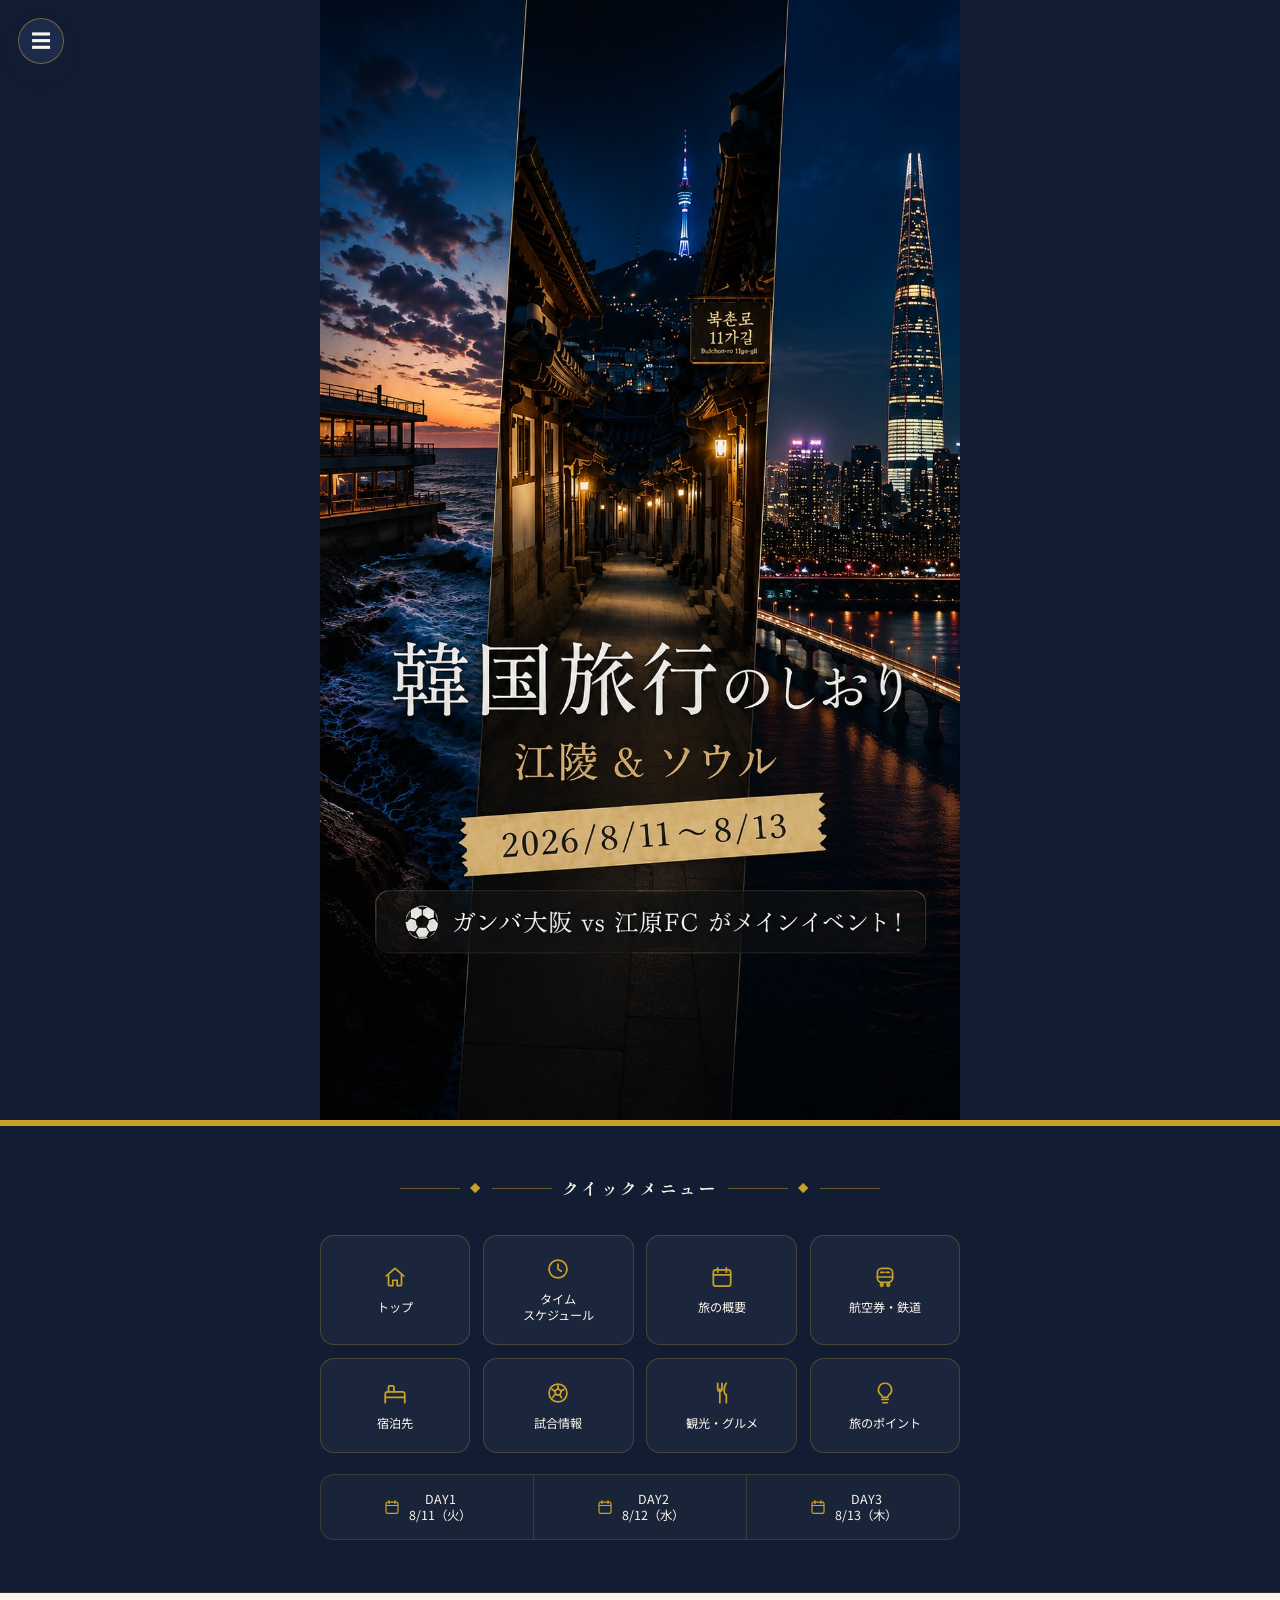
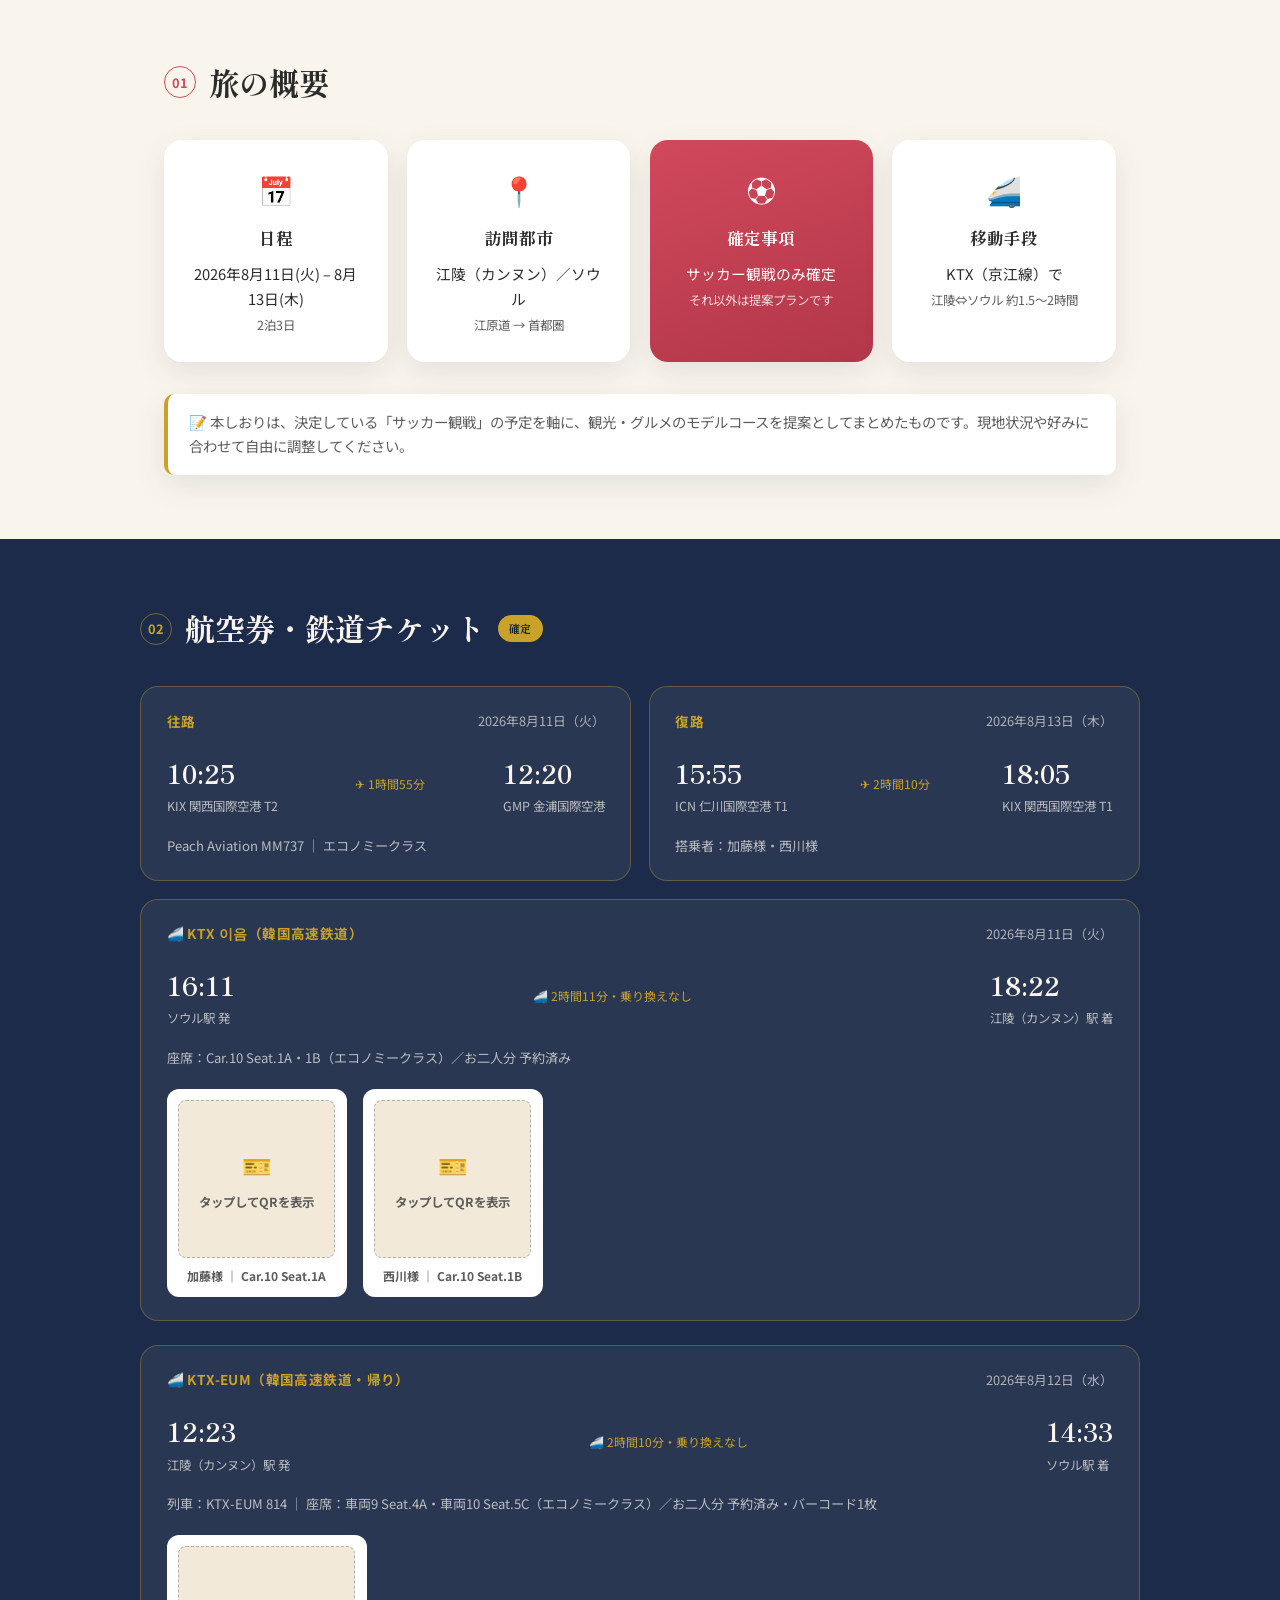
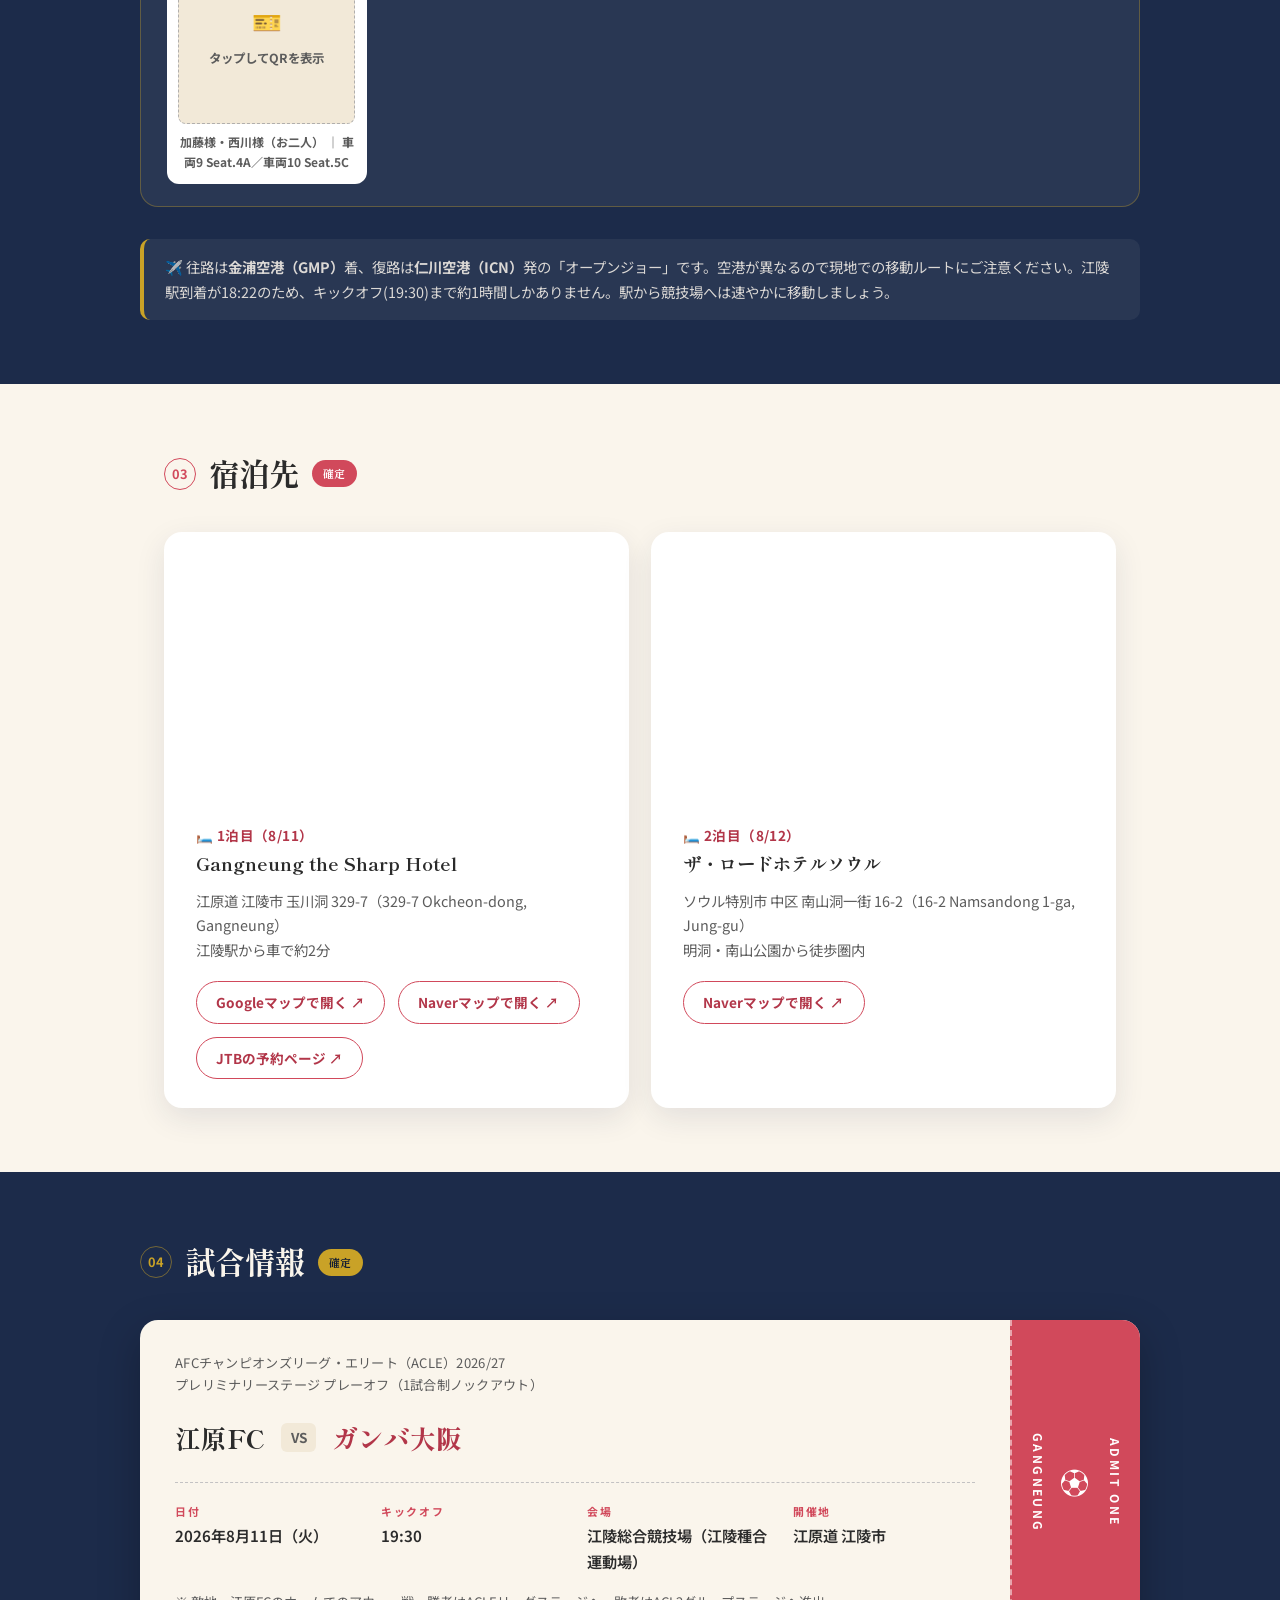
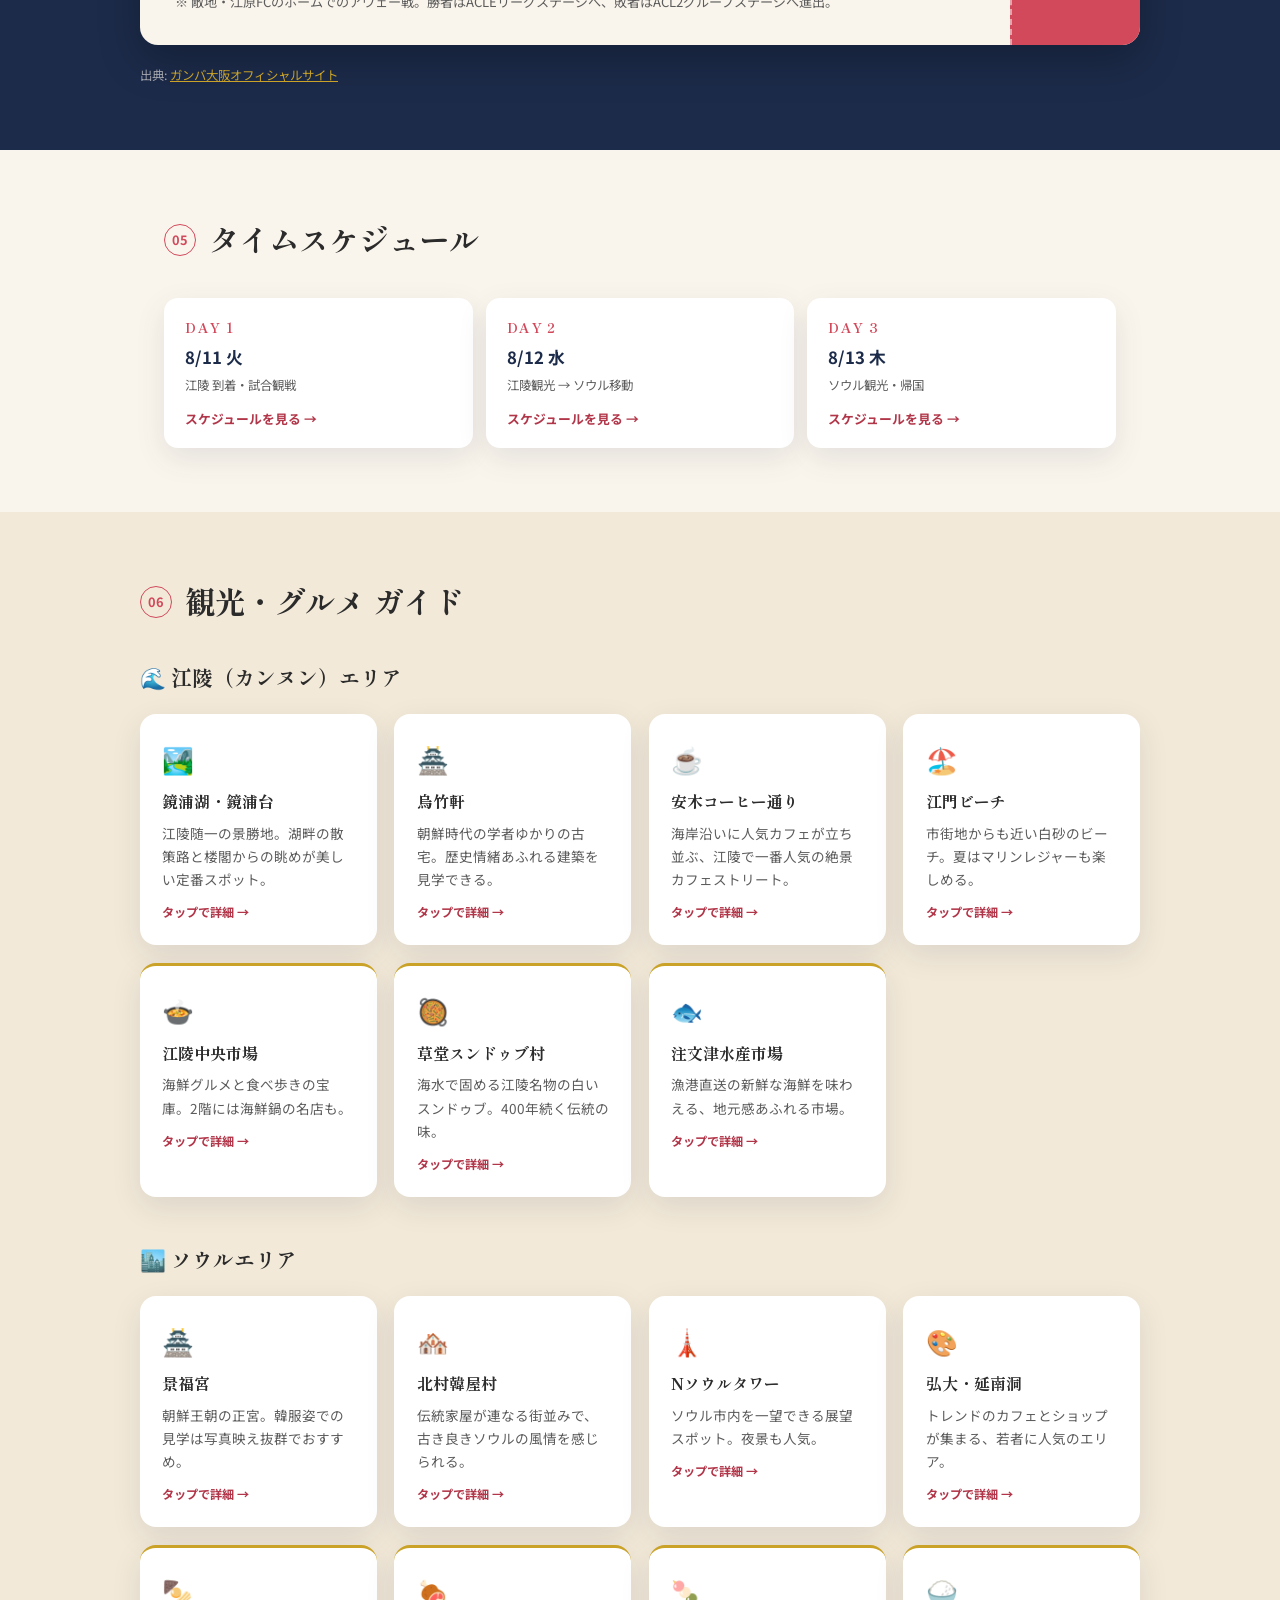
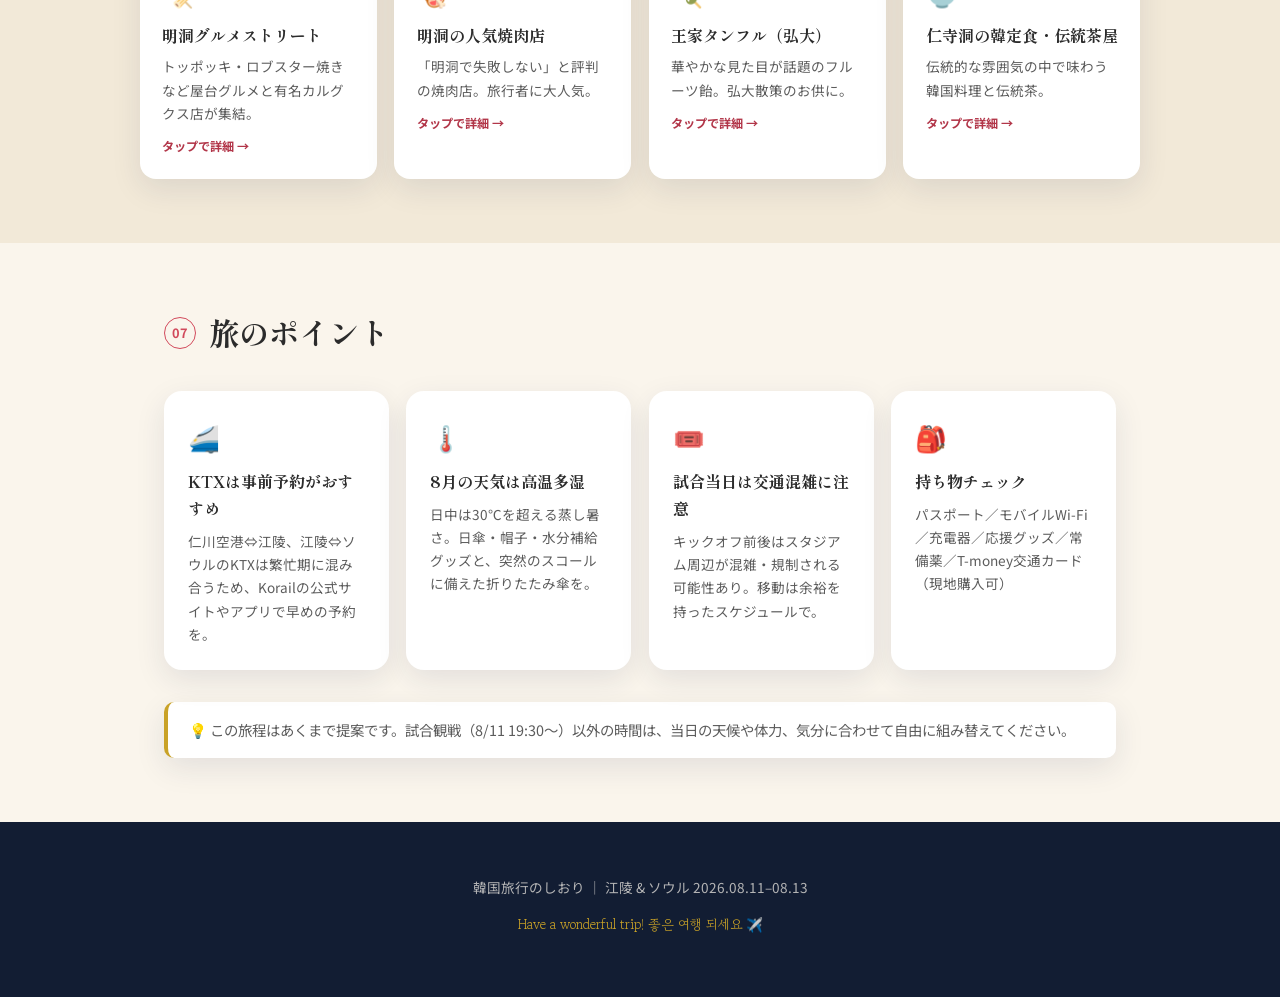
==== commit 3de4d8f6: "ヒーロー画像をいただいたデザイン画像そのままに差し替え タイトル・日付・ハイライトが写真に描き込み済みの完成画像を そのままヒーローとして表示する形に変更し、重複していたライブテキスト オーバーレイ(" ====
--- a/index.html
+++ b/index.html
@@ -36,12 +36,8 @@
 
 <!-- ===== HERO ===== -->
 <header class="hero" id="top">
-  <div class="hero-content">
-    <h1 class="hero-title-new">韓国旅行のしおり</h1>
-    <p class="hero-subtitle-new">江陵 &amp; ソウル</p>
-    <div class="hero-date-ribbon"><span>2026/8/11〜8/13</span></div>
-    <p class="hero-highlight-pill">⚽ ガンバ大阪 vs 江原FC がメインイベント！</p>
-  </div>
+  <h1 class="sr-only">韓国旅行のしおり｜江陵 &amp; ソウル（2026/8/11〜8/13）｜ガンバ大阪 vs 江原FC がメインイベント</h1>
+  <img class="hero-photo-img" src="img/hero-collage.jpg" alt="韓国旅行のしおり 江陵＆ソウル 2026/8/11〜8/13 ガンバ大阪 vs 江原FC がメインイベント" loading="eager">
 </header>
 
 <!-- ===== QUICK MENU ===== -->
--- a/css/style.css
+++ b/css/style.css
@@ -42,81 +42,31 @@
 a { color: inherit; }
 
 /* ===== HERO (photo) ===== */
+.sr-only {
+  position: absolute;
+  width: 1px;
+  height: 1px;
+  padding: 0;
+  margin: -1px;
+  overflow: hidden;
+  clip: rect(0, 0, 0, 0);
+  white-space: nowrap;
+  border: 0;
+}
+
 .hero {
   position: relative;
-  min-height: 620px;
-  display: flex;
-  flex-direction: column;
-  justify-content: flex-end;
-  background-image: url('../img/hero-collage.jpg');
-  background-size: cover;
-  background-position: top center;
-  background-color: var(--navy-deep);
-  color: var(--cream);
-  padding: 5rem 1.5rem 3rem;
-  text-align: center;
+  background: var(--navy-deep);
   overflow: hidden;
   border-bottom: 6px solid var(--gold);
 }
 
-.hero::before {
-  content: "";
-  position: absolute;
-  inset: 0;
-  z-index: 0;
-  background: linear-gradient(180deg, rgba(15,23,42,0) 0%, rgba(15,23,42,0.4) 40%, rgba(15,23,42,0.88) 68%, var(--navy-deep) 100%);
-}
-
-.hero-content { position: relative; z-index: 1; }
-
-.hero-title-new {
-  font-family: var(--serif);
-  font-weight: 800;
-  font-size: clamp(2.1rem, 8.5vw, 3.4rem);
-  color: var(--cream);
-  margin: 0;
-  letter-spacing: 0.04em;
-  text-shadow: 0 6px 26px rgba(0,0,0,0.55);
-}
-
-.hero-subtitle-new {
-  font-family: var(--serif);
-  font-size: clamp(1.05rem, 4vw, 1.4rem);
-  color: var(--gold);
-  letter-spacing: 0.3em;
-  margin: 0.8rem 0 0;
-}
-
-.hero-date-ribbon {
-  display: inline-block;
-  margin: 1.5rem 0 1.3rem;
-}
-.hero-date-ribbon span {
-  display: inline-block;
-  padding: 0.6rem 1.9rem;
-  background: var(--cream);
-  color: var(--navy-deep);
-  font-family: var(--serif);
-  font-weight: 700;
-  font-size: 1.05rem;
-  letter-spacing: 0.04em;
-  transform: rotate(-2deg);
-  box-shadow: 0 10px 24px rgba(0,0,0,0.4);
-  clip-path: polygon(2% 0, 98% 0, 100% 50%, 98% 100%, 2% 100%, 0 50%);
-}
-
-.hero-highlight-pill {
-  display: inline-flex;
-  align-items: center;
-  gap: 0.5rem;
+.hero-photo-img {
+  display: block;
+  width: 100%;
+  max-width: 640px;
+  height: auto;
   margin: 0 auto;
-  padding: 0.7rem 1.4rem;
-  background: rgba(18,29,51,0.65);
-  border: 1px solid rgba(201,162,39,0.45);
-  border-radius: 999px;
-  font-size: 0.85rem;
-  color: var(--cream);
-  backdrop-filter: blur(4px);
 }
 
 /* ===== QUICK MENU ===== */
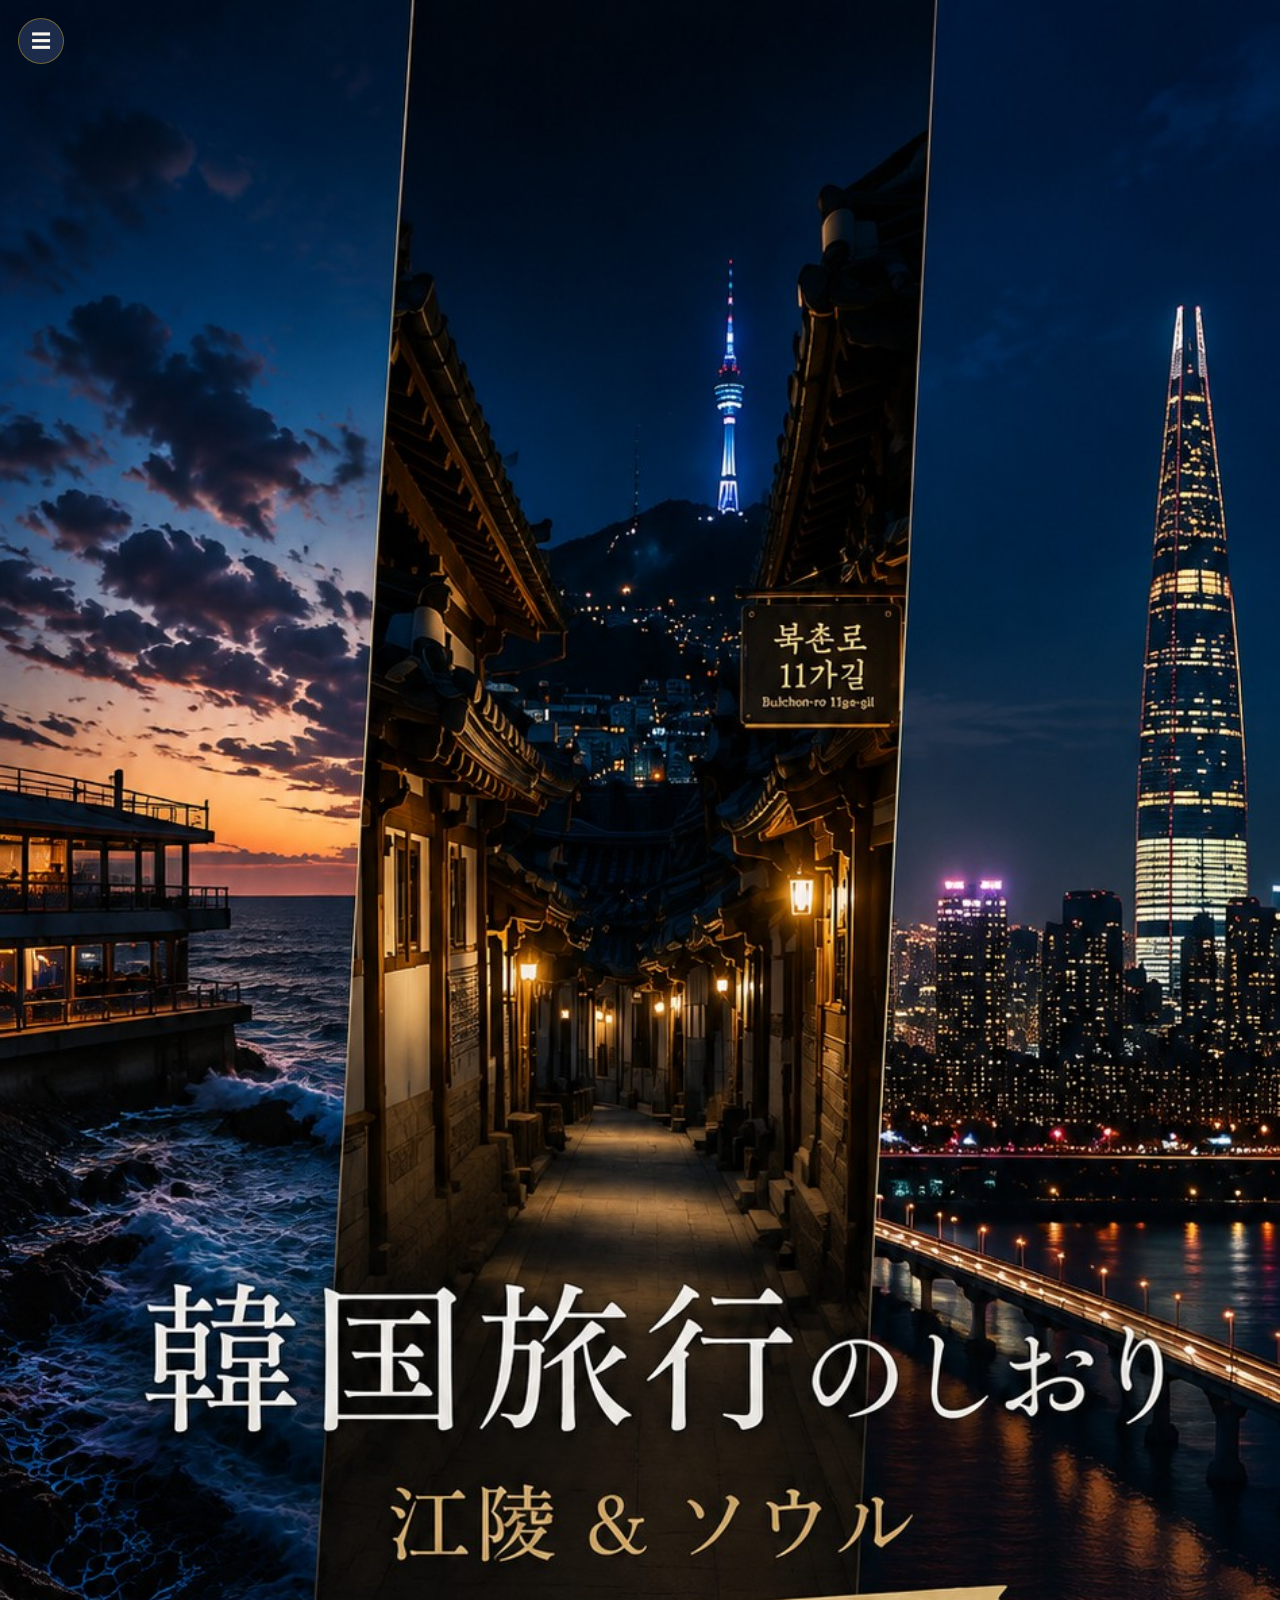
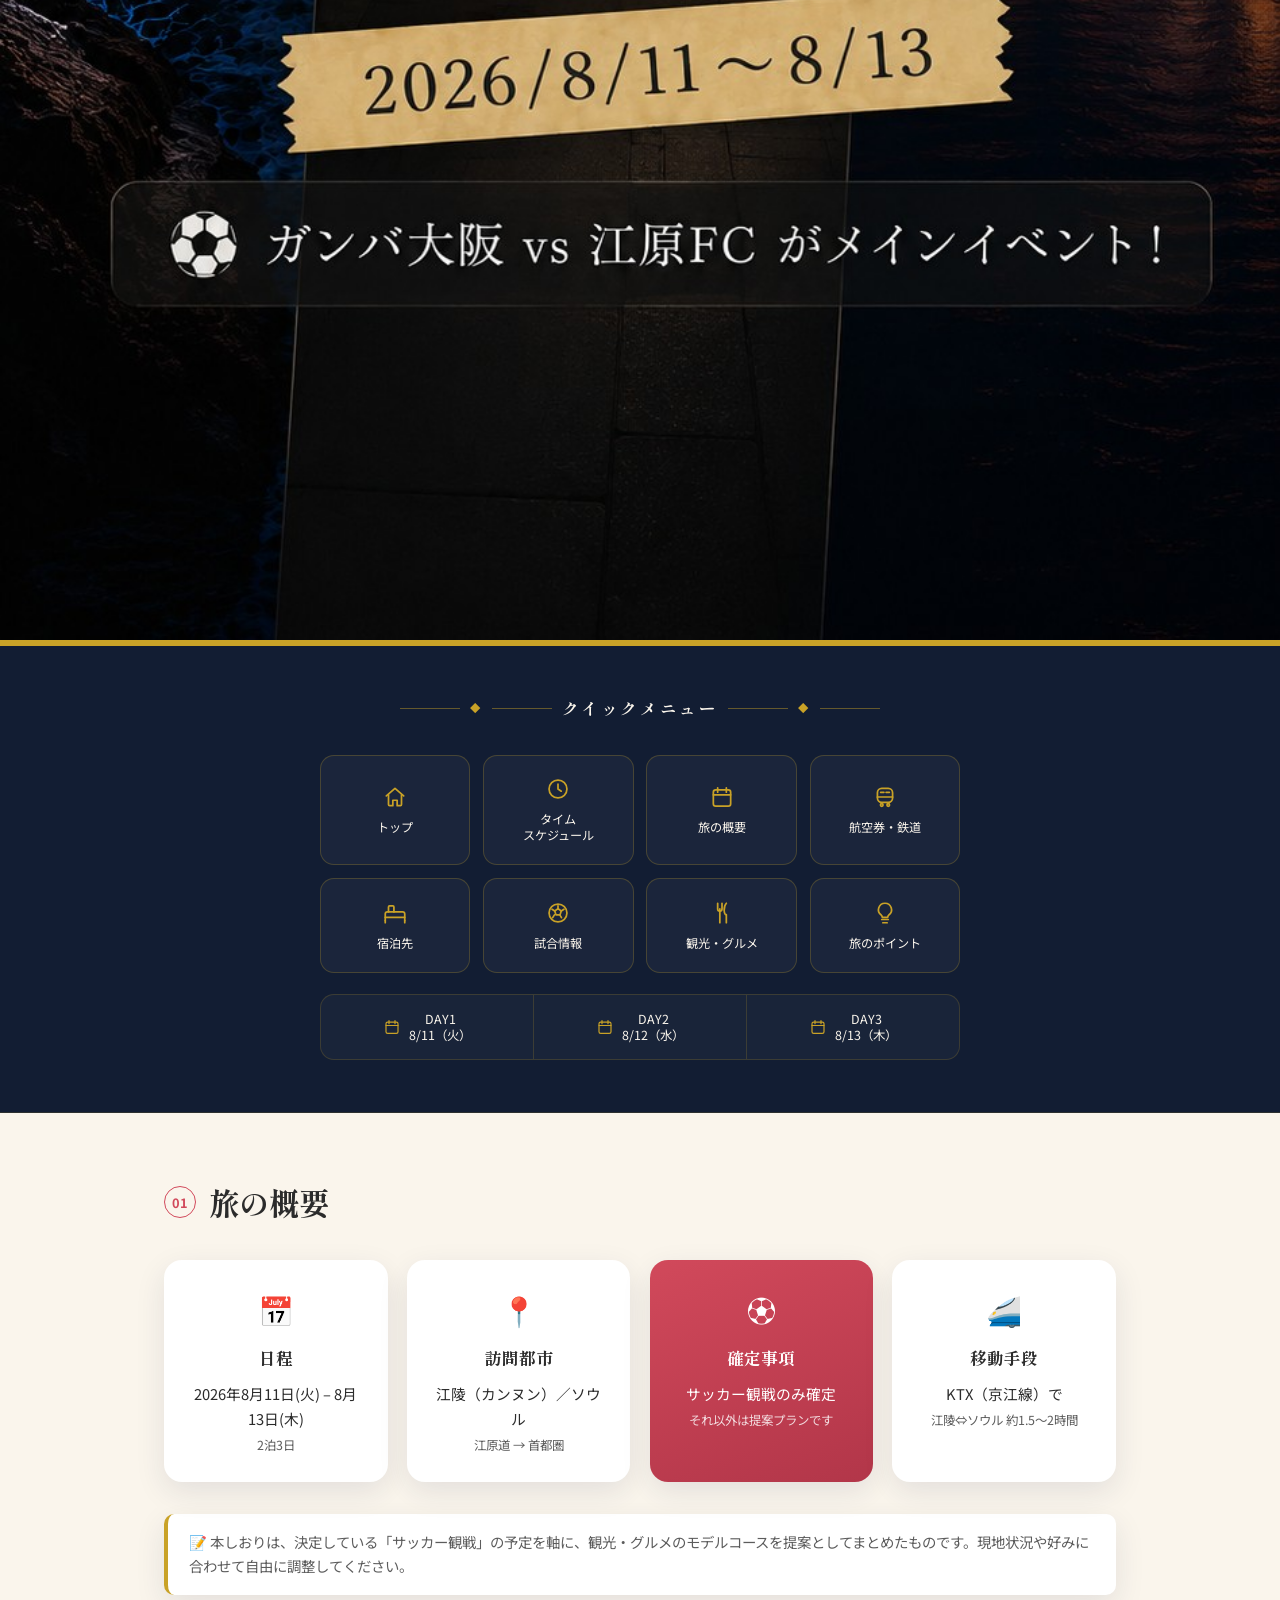
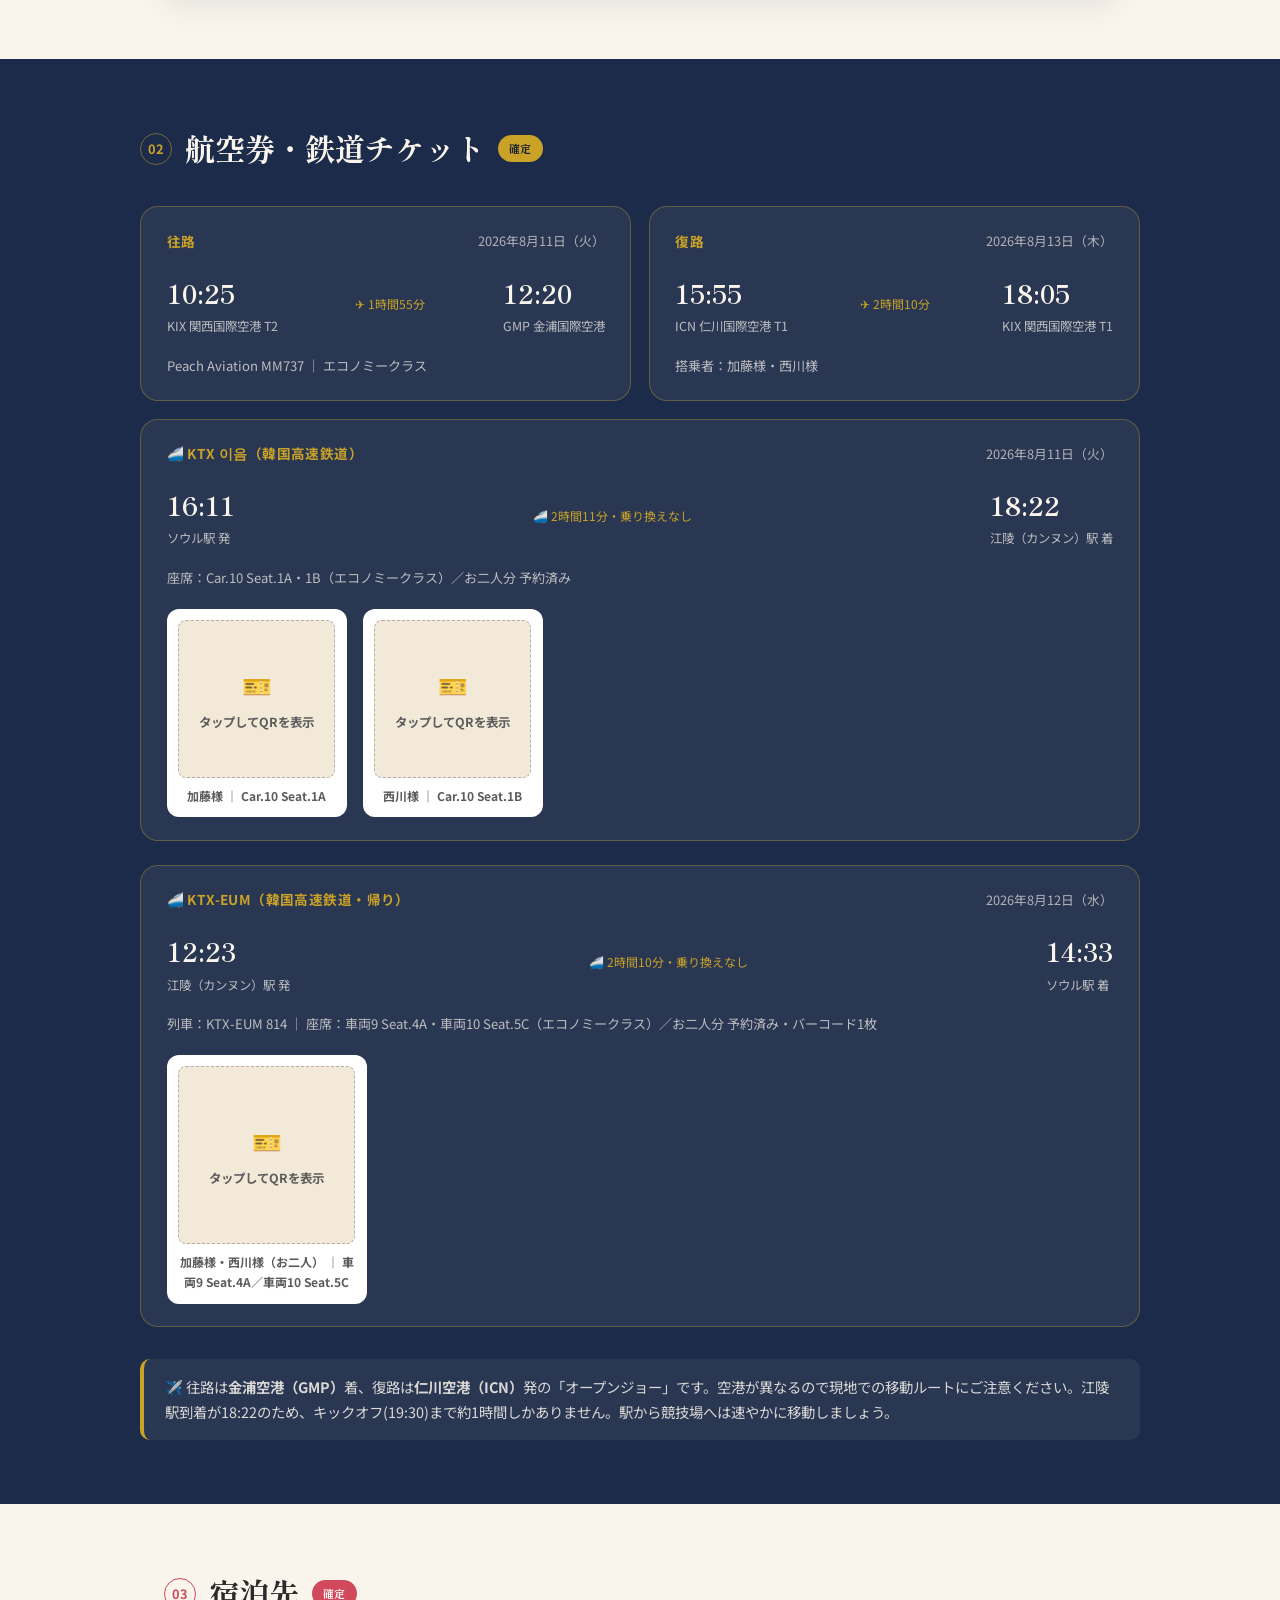
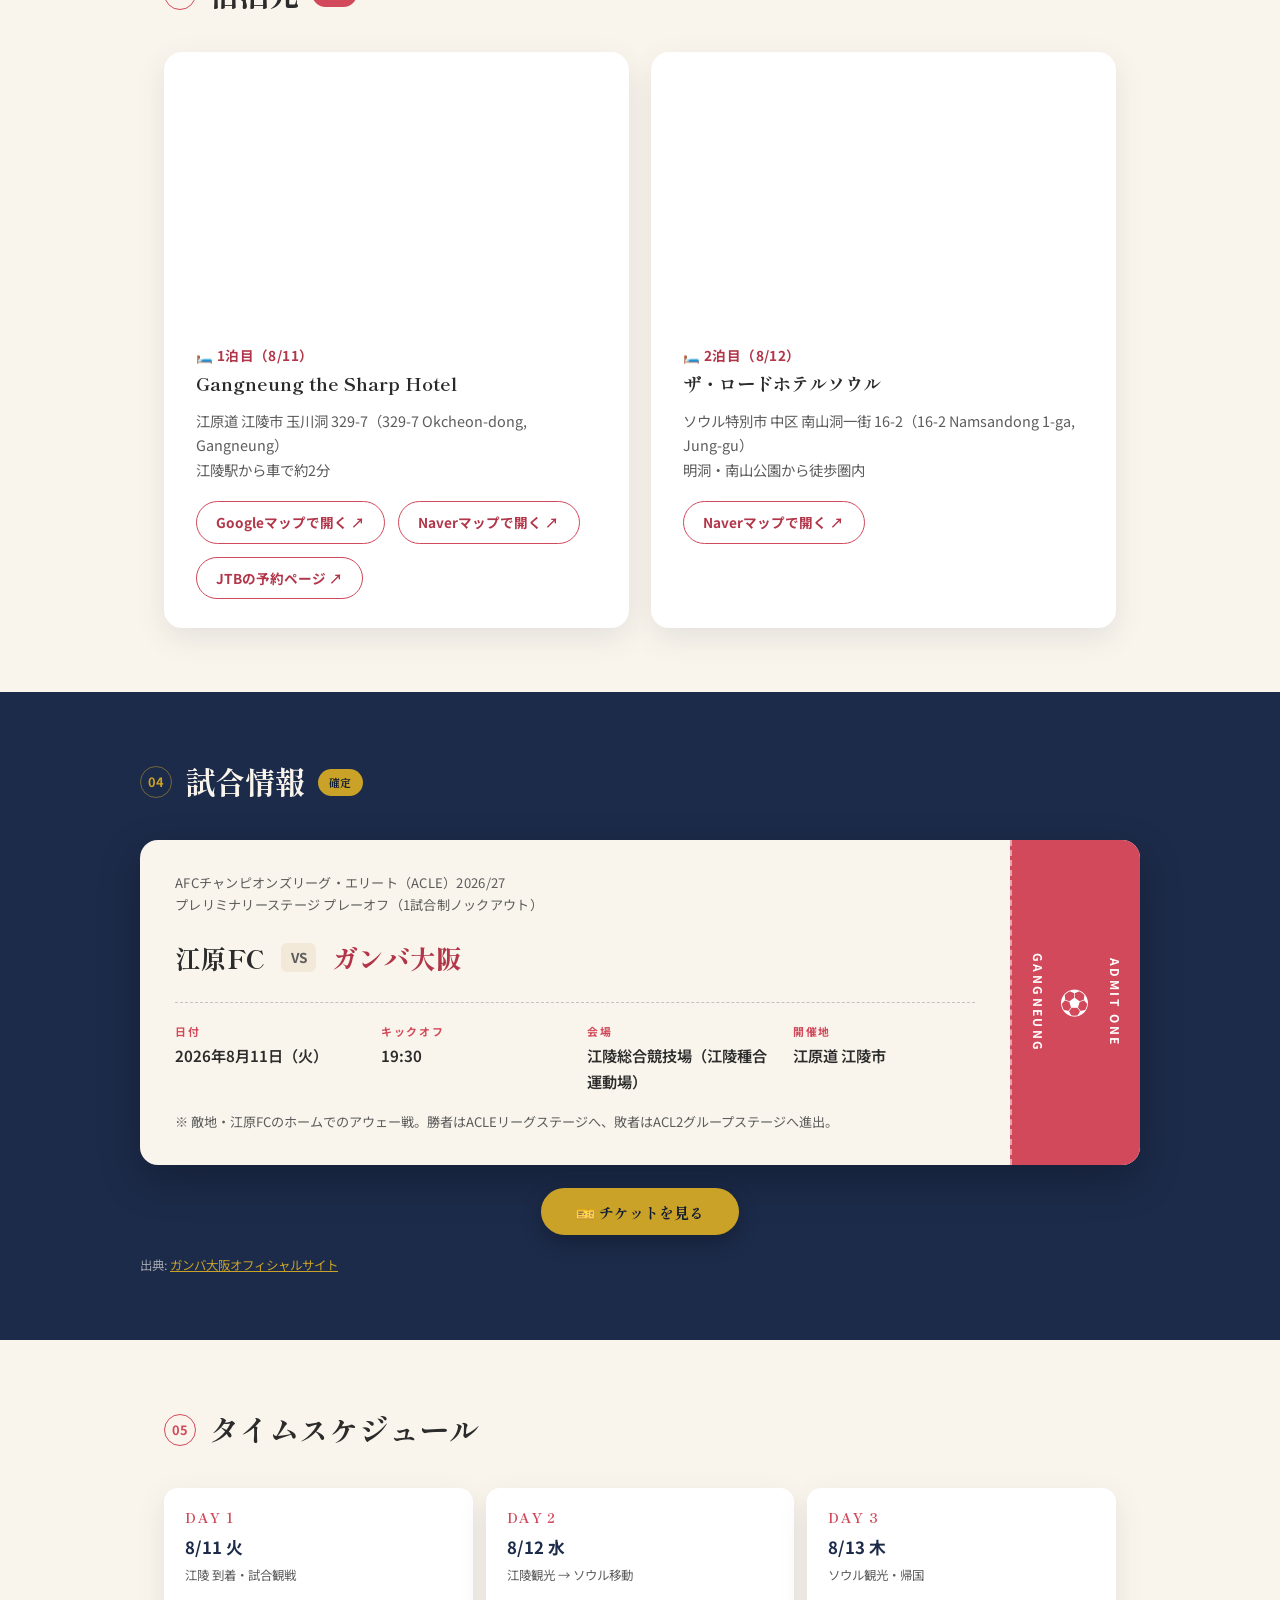
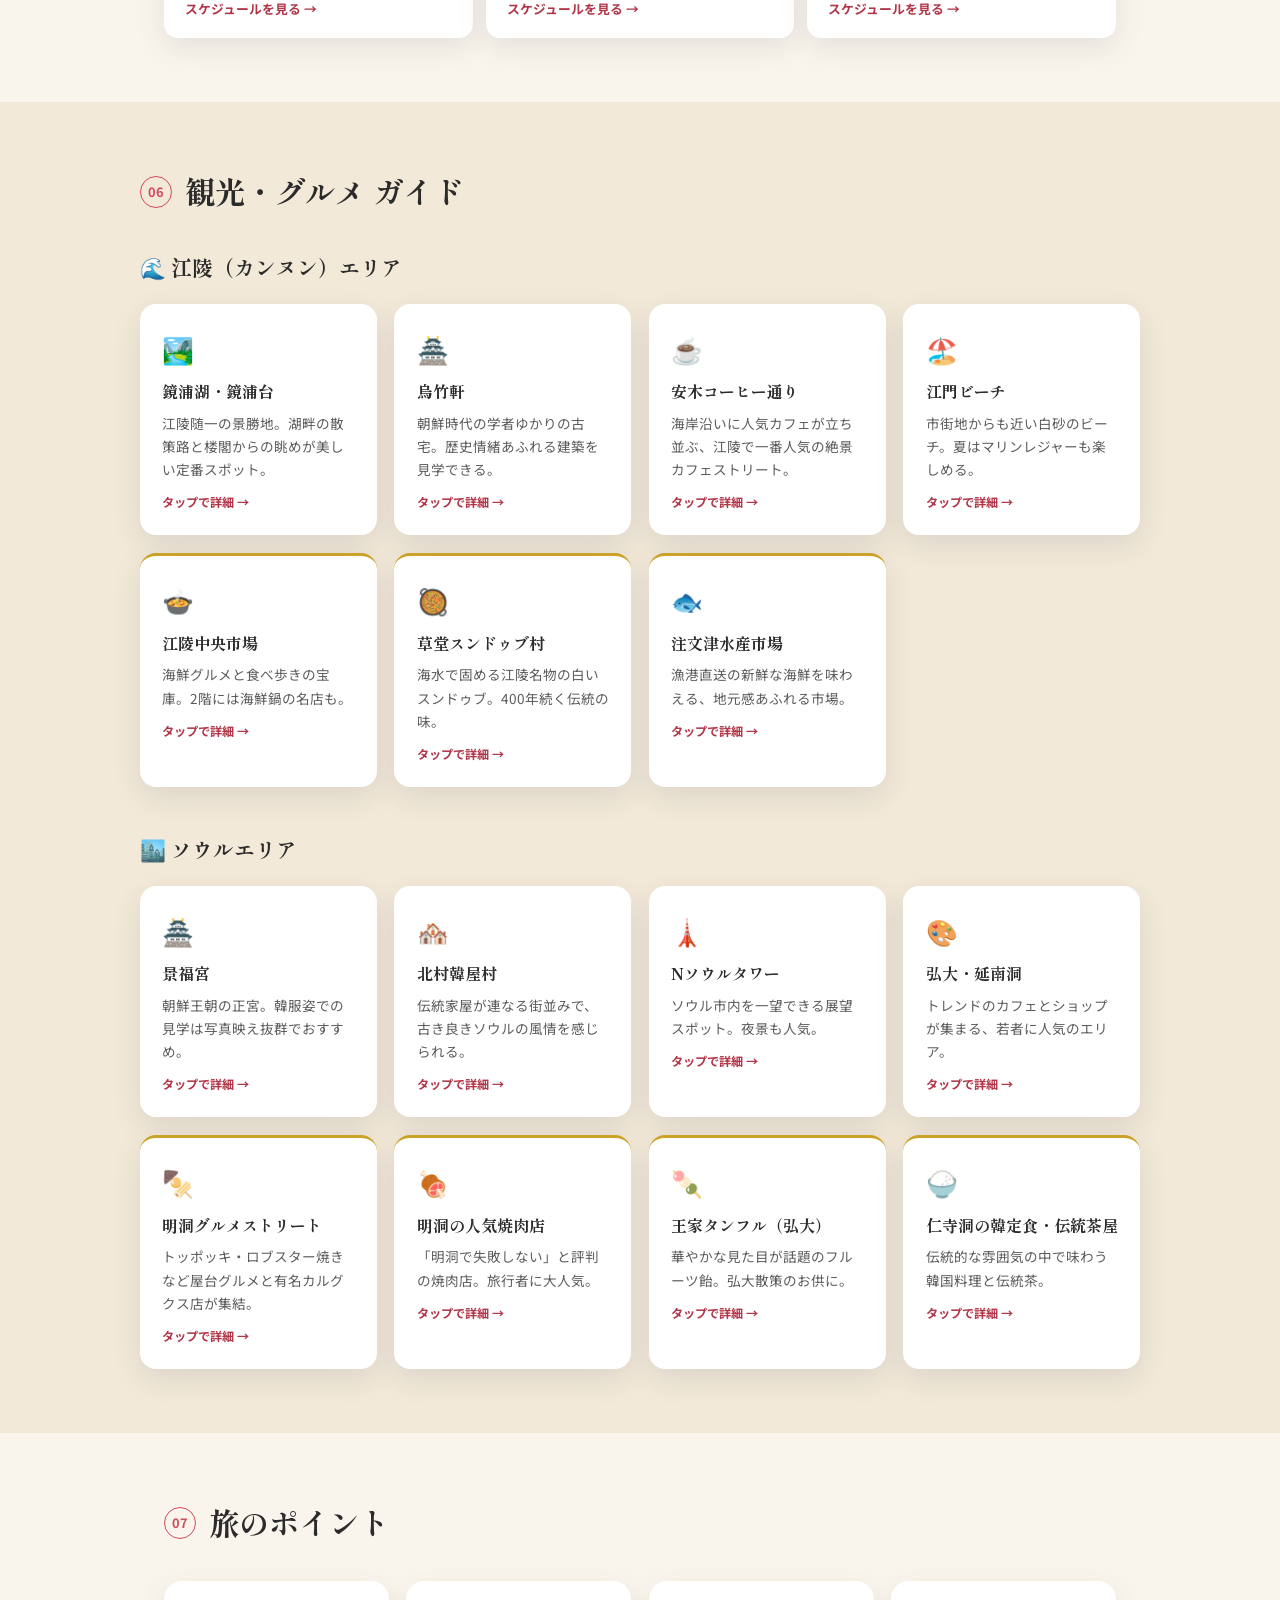
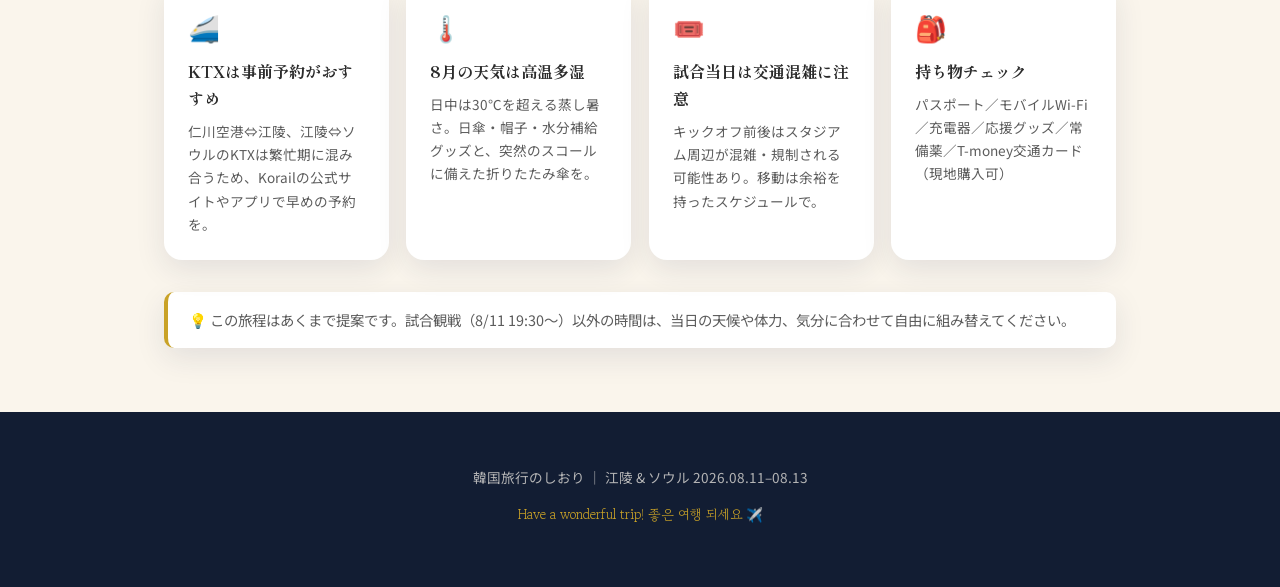
==== commit 7d1be383: "試合情報にチケット表示ボタンを追加 「🎫 チケットを見る」ボタンをタップすると、観戦チケットの スクリーンショットをそのまま表示するモーダルを開く機能を追加。" ====
--- a/index.html
+++ b/index.html
@@ -288,6 +288,7 @@
         <span>GANGNEUNG</span>
       </div>
     </div>
+    <button type="button" class="ticket-view-btn" id="ticketViewBtn">🎫 チケットを見る</button>
     <p class="source-line">出典: <a href="https://www.gamba-osaka.net/news/index/no/20580/" target="_blank" rel="noopener">ガンバ大阪オフィシャルサイト</a></p>
   </section>
 
@@ -460,7 +461,20 @@
   </div>
 </div>
 
+<!-- ===== TICKET MODAL ===== -->
+<div class="modal-backdrop" id="ticketModalBackdrop" hidden>
+  <div class="modal modal--ticket" id="ticketModal" role="dialog" aria-modal="true" aria-labelledby="ticketModalTitle">
+    <button type="button" class="modal-close" id="ticketModalClose" aria-label="閉じる">✕</button>
+    <h3 class="modal-title" id="ticketModalTitle">🎫 観戦チケット</h3>
+    <div class="ticket-modal-images">
+      <img src="img/match-ticket-1.jpg" alt="観戦チケットのスクリーンショット1" loading="lazy">
+      <img src="img/match-ticket-2.jpg" alt="観戦チケットのスクリーンショット2" loading="lazy">
+    </div>
+  </div>
+</div>
+
 <script src="js/spots.js"></script>
+<script src="js/ticketmodal.js"></script>
 <script src="js/quicknav.js"></script>
 <script src="js/qrtoggle.js"></script>
 </body>
--- a/css/style.css
+++ b/css/style.css
@@ -64,9 +64,7 @@
 .hero-photo-img {
   display: block;
   width: 100%;
-  max-width: 640px;
   height: auto;
-  margin: 0 auto;
 }
 
 /* ===== QUICK MENU ===== */
@@ -518,6 +516,37 @@
   font-weight: 700;
 }
 .stub-big { font-size: 1.8rem; writing-mode: horizontal-tb; }
+
+.ticket-view-btn {
+  display: block;
+  margin: 1.4rem auto 0;
+  padding: 0.8rem 2.2rem;
+  background: var(--gold);
+  color: var(--navy-deep);
+  border: none;
+  border-radius: 999px;
+  font-family: var(--serif);
+  font-weight: 700;
+  font-size: 0.95rem;
+  cursor: pointer;
+  box-shadow: 0 8px 20px rgba(0,0,0,0.25);
+  transition: background 0.2s ease, transform 0.2s ease;
+}
+.ticket-view-btn:hover, .ticket-view-btn:focus-visible { background: #ddc250; transform: translateY(-2px); }
+
+.modal--ticket { max-width: 420px; }
+.ticket-modal-images {
+  display: flex;
+  flex-direction: column;
+  gap: 1rem;
+}
+.ticket-modal-images img {
+  display: block;
+  width: 100%;
+  height: auto;
+  border-radius: 12px;
+  box-shadow: var(--shadow);
+}
 
 .source-line {
   max-width: 1000px;
@@ -870,13 +899,6 @@
 
 /* ===== Mobile tightening ===== */
 @media (max-width: 600px) {
-  .hero { padding: 3rem 1.1rem 2rem; }
-  .hero-sub { font-size: 0.92rem; }
-  .hero-meta { gap: 0.6rem; margin-top: 1.8rem; }
-  .hero-meta-item { min-width: 0; width: 100%; padding: 0.7rem 1.1rem; }
-  .hero-nav { gap: 0.3rem 1rem; margin-top: 1.8rem; }
-  .hero-nav a { font-size: 0.8rem; }
-
   .section { padding: 2.8rem 1.1rem; }
   .section--dark, .section--soft { padding: 2.8rem 1.1rem; }
   .section-title { margin-bottom: 1.4rem; gap: 0.6rem; }
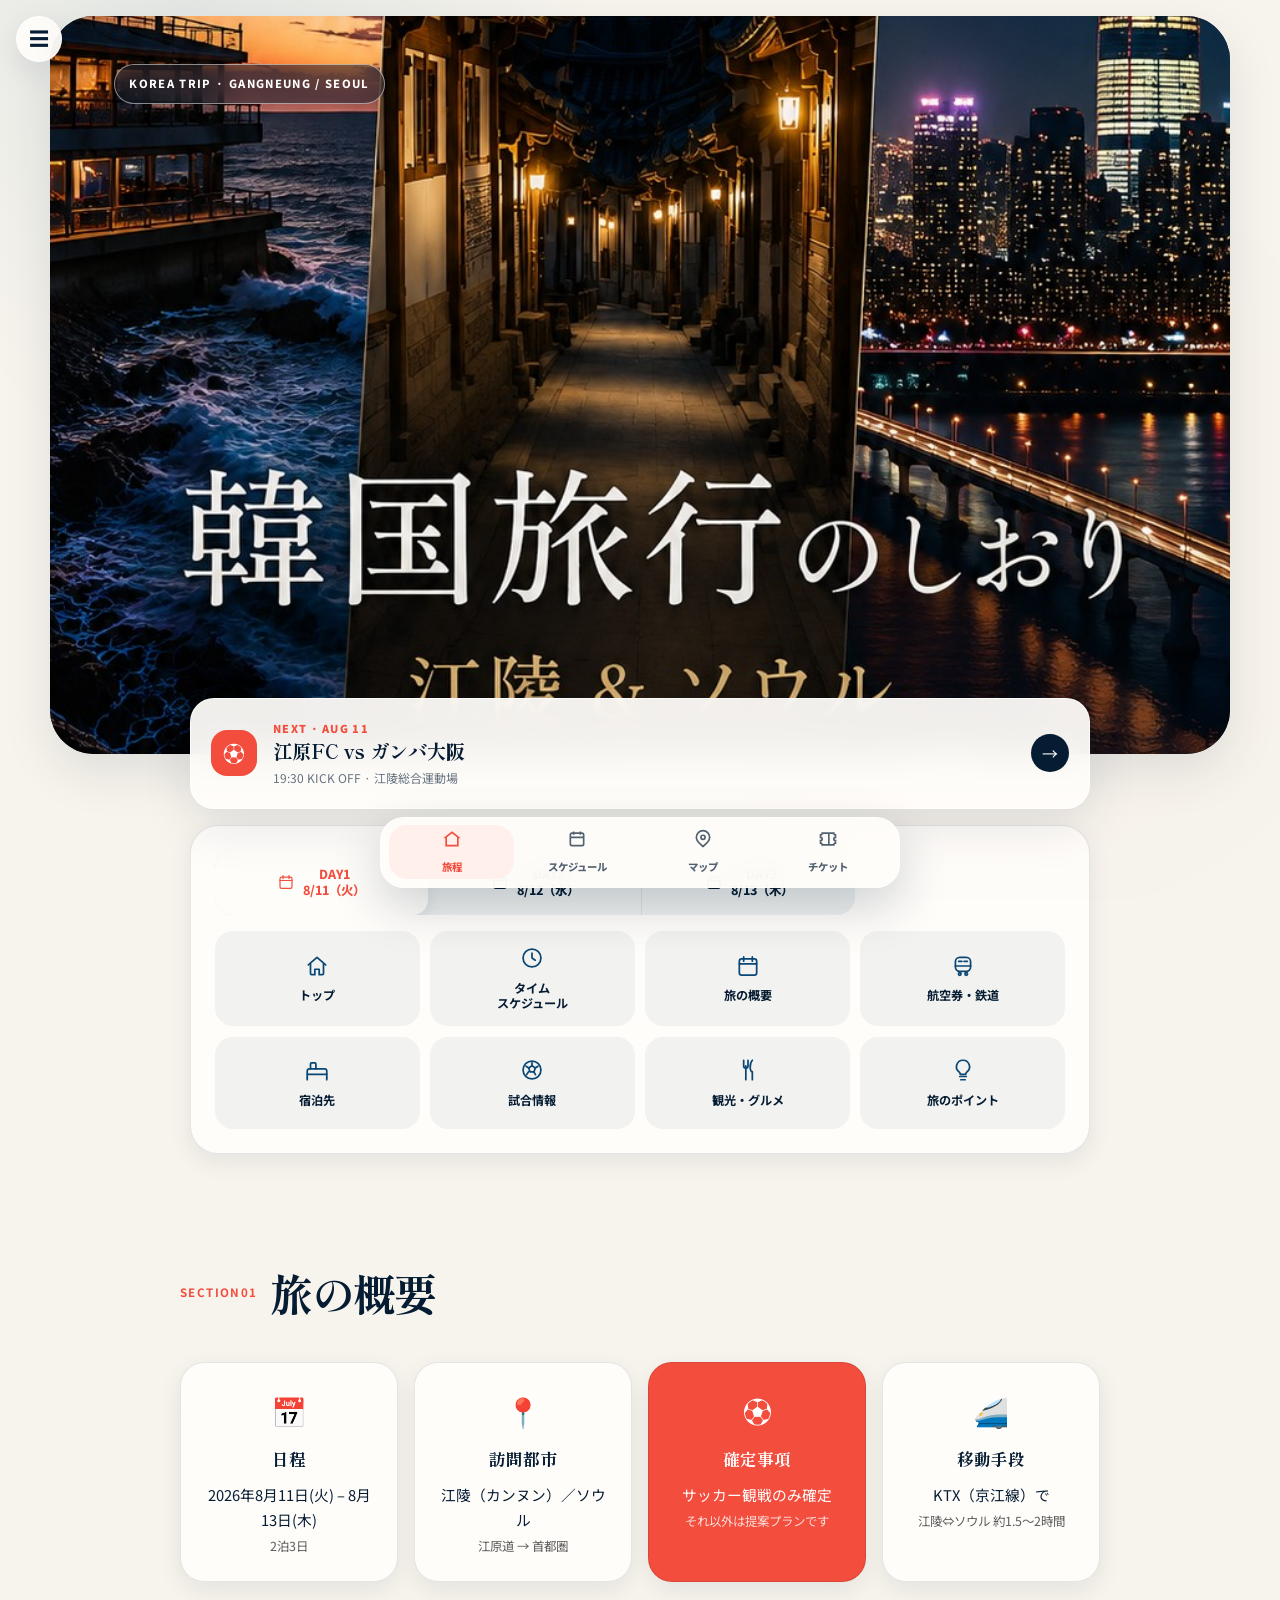
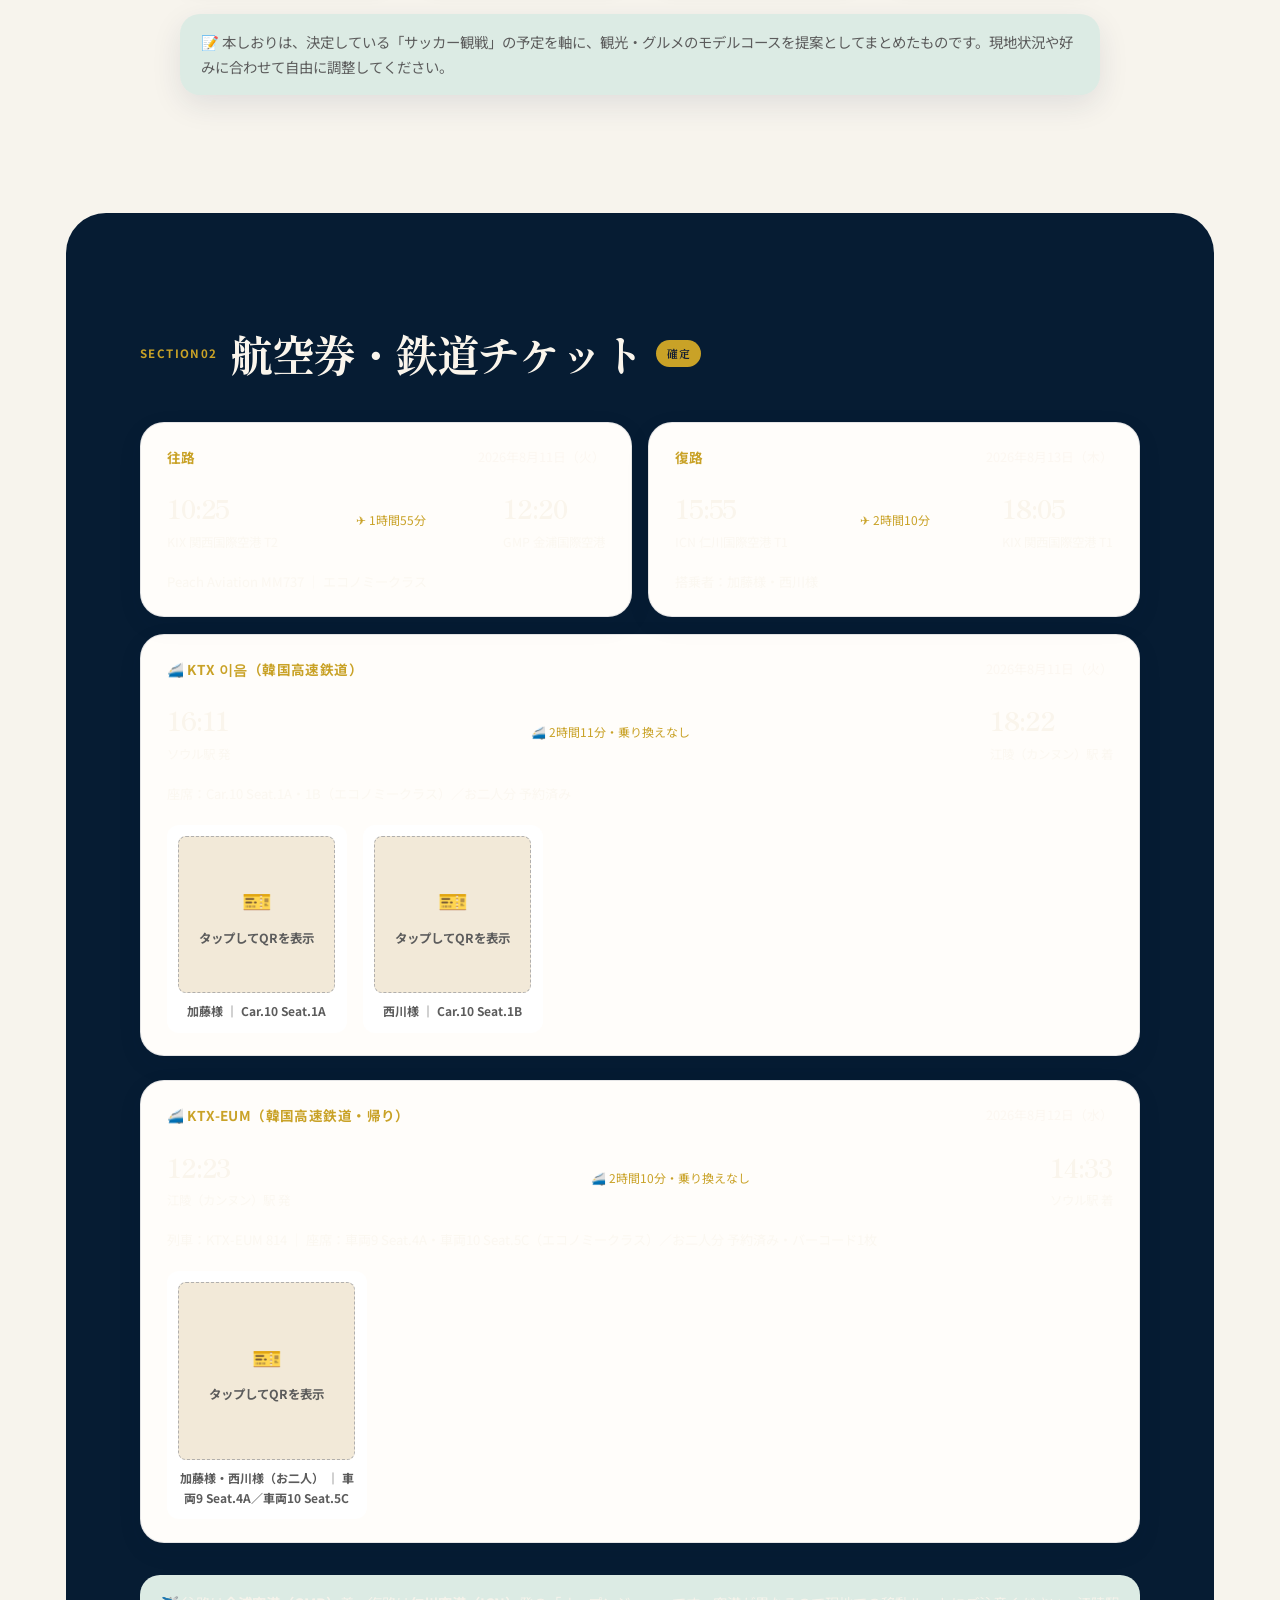
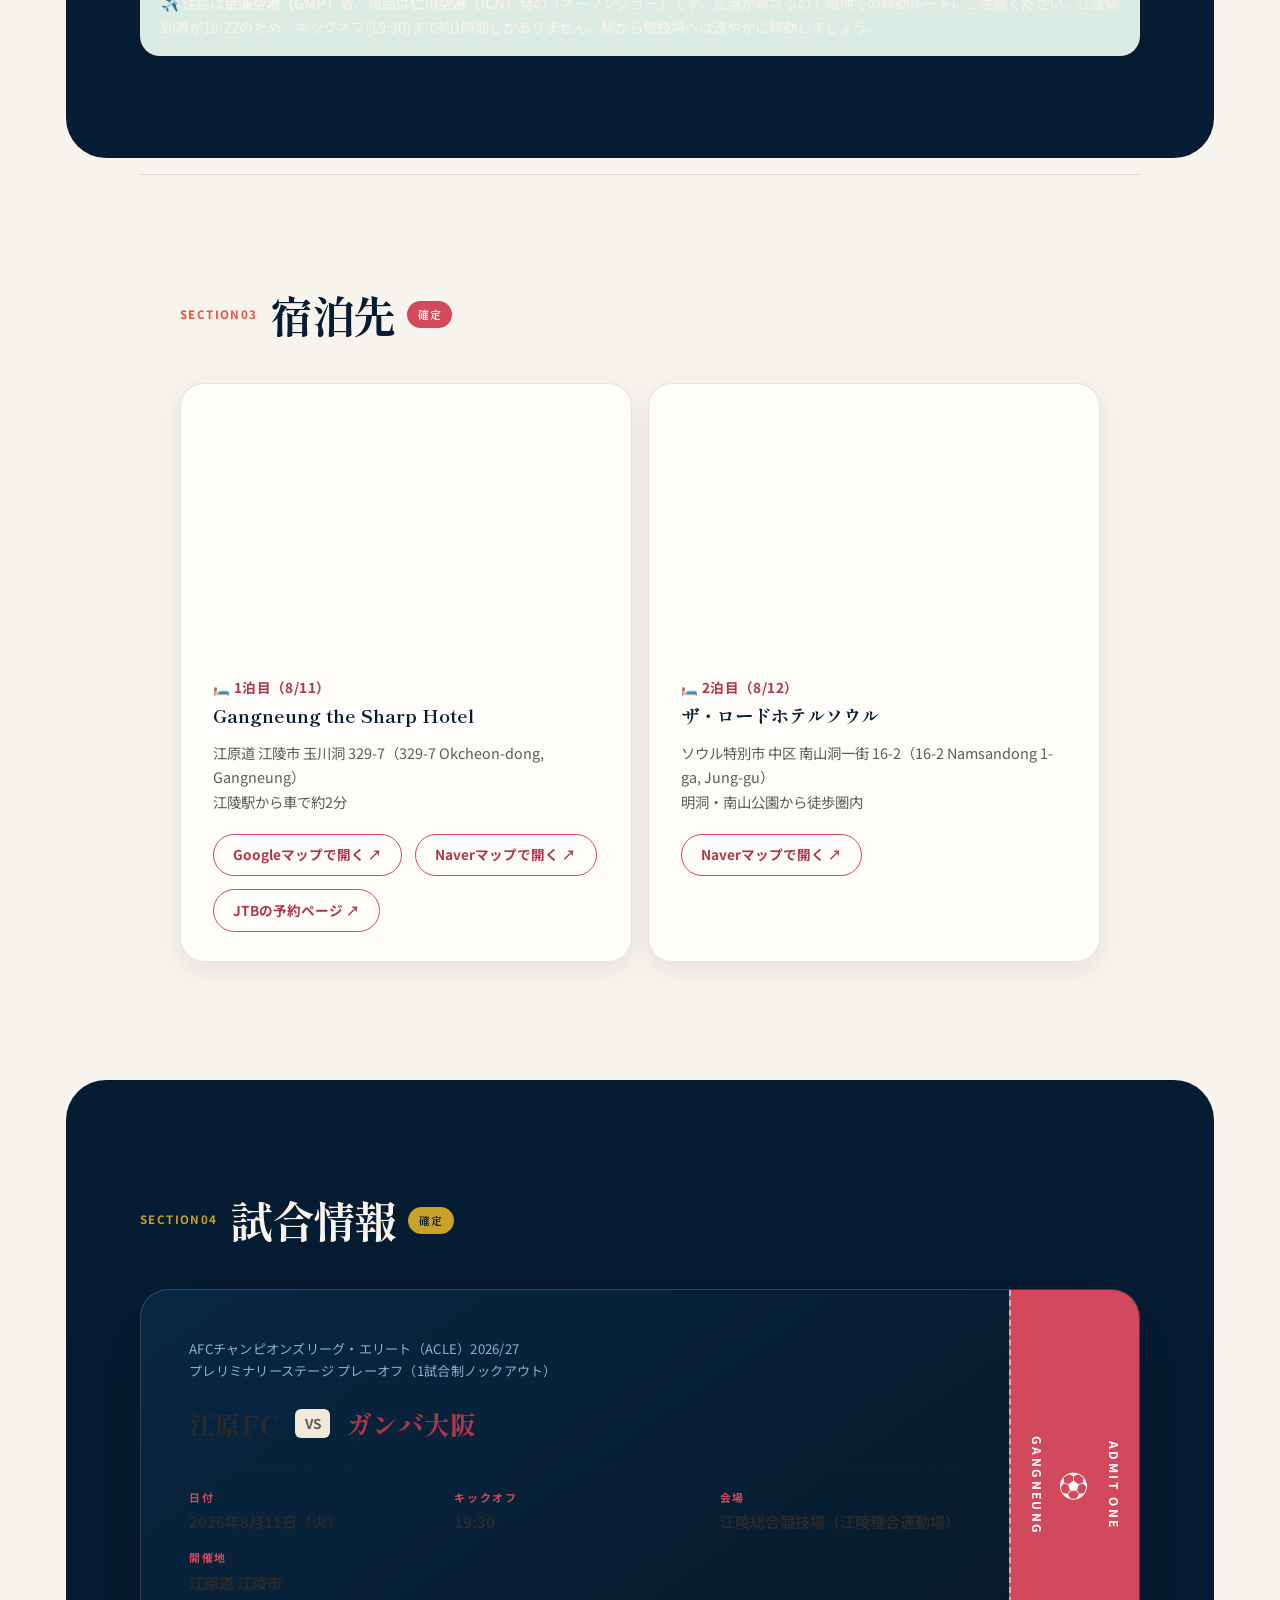
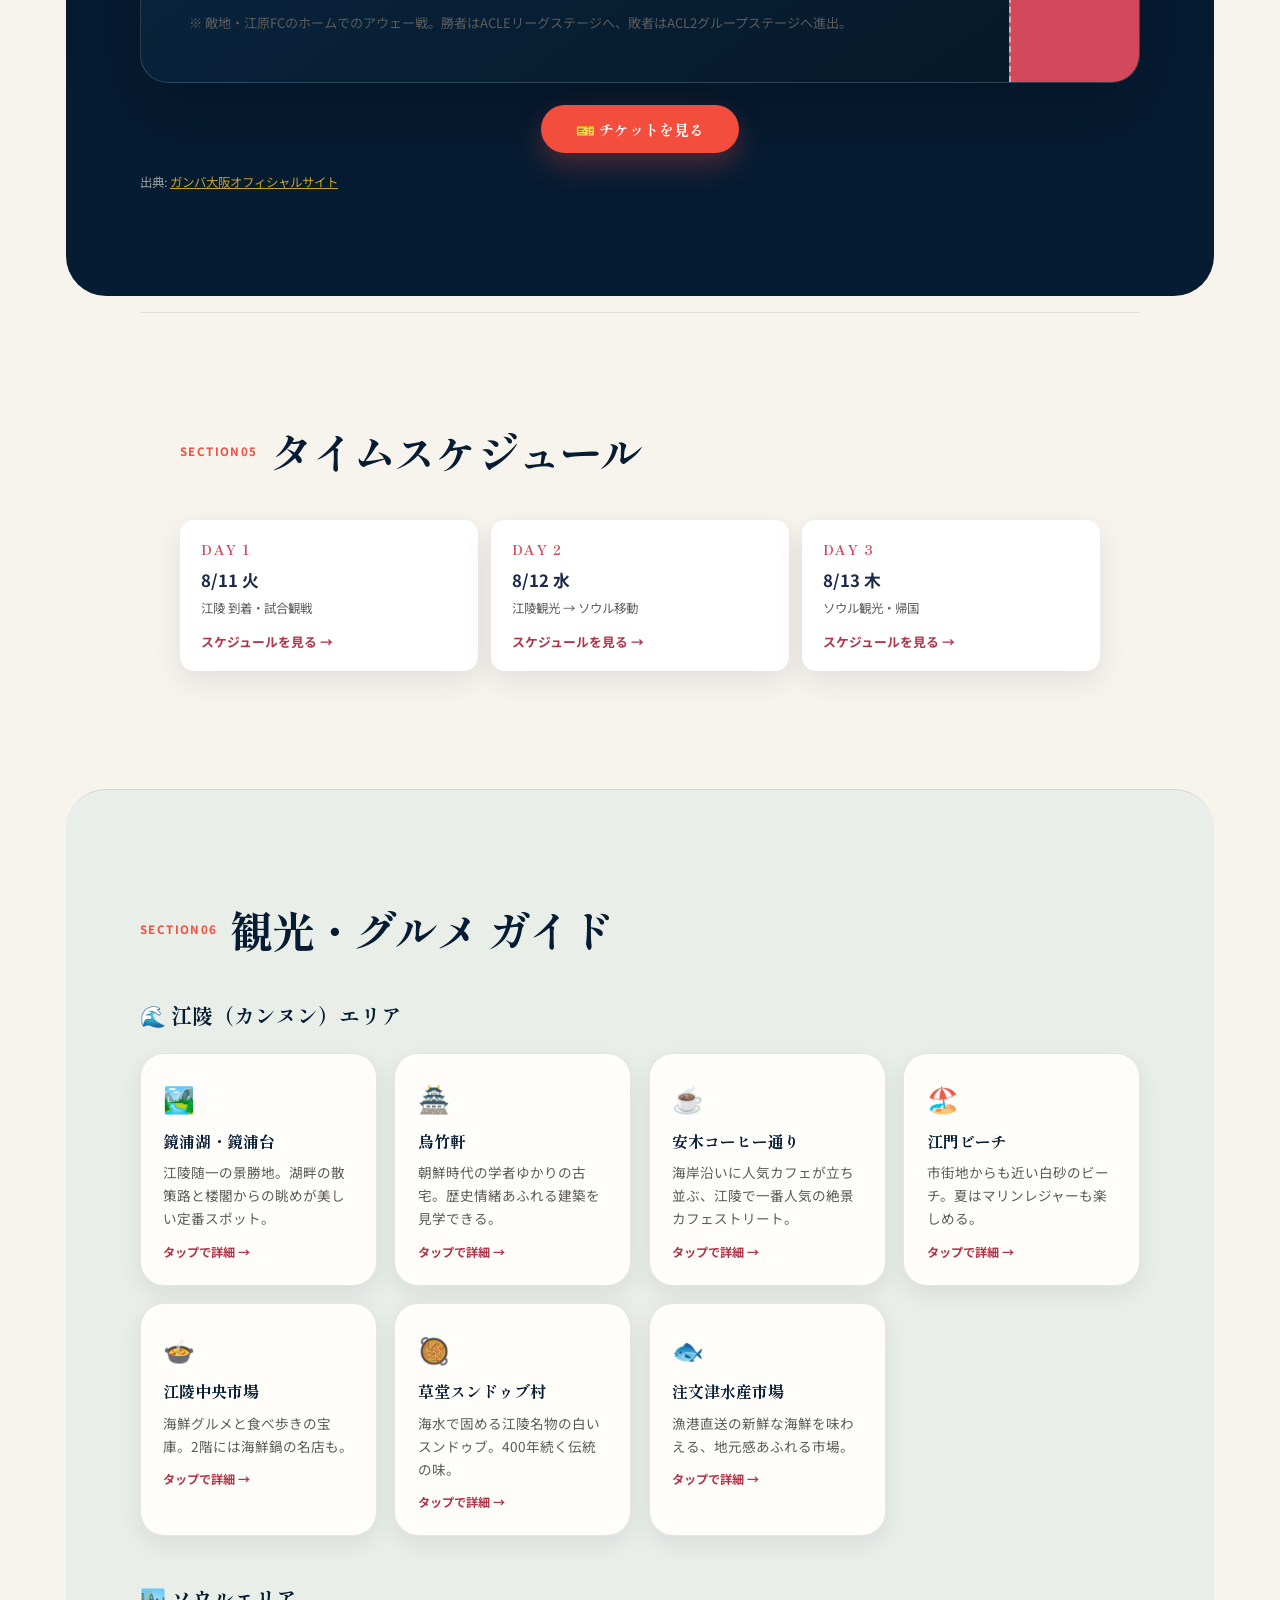
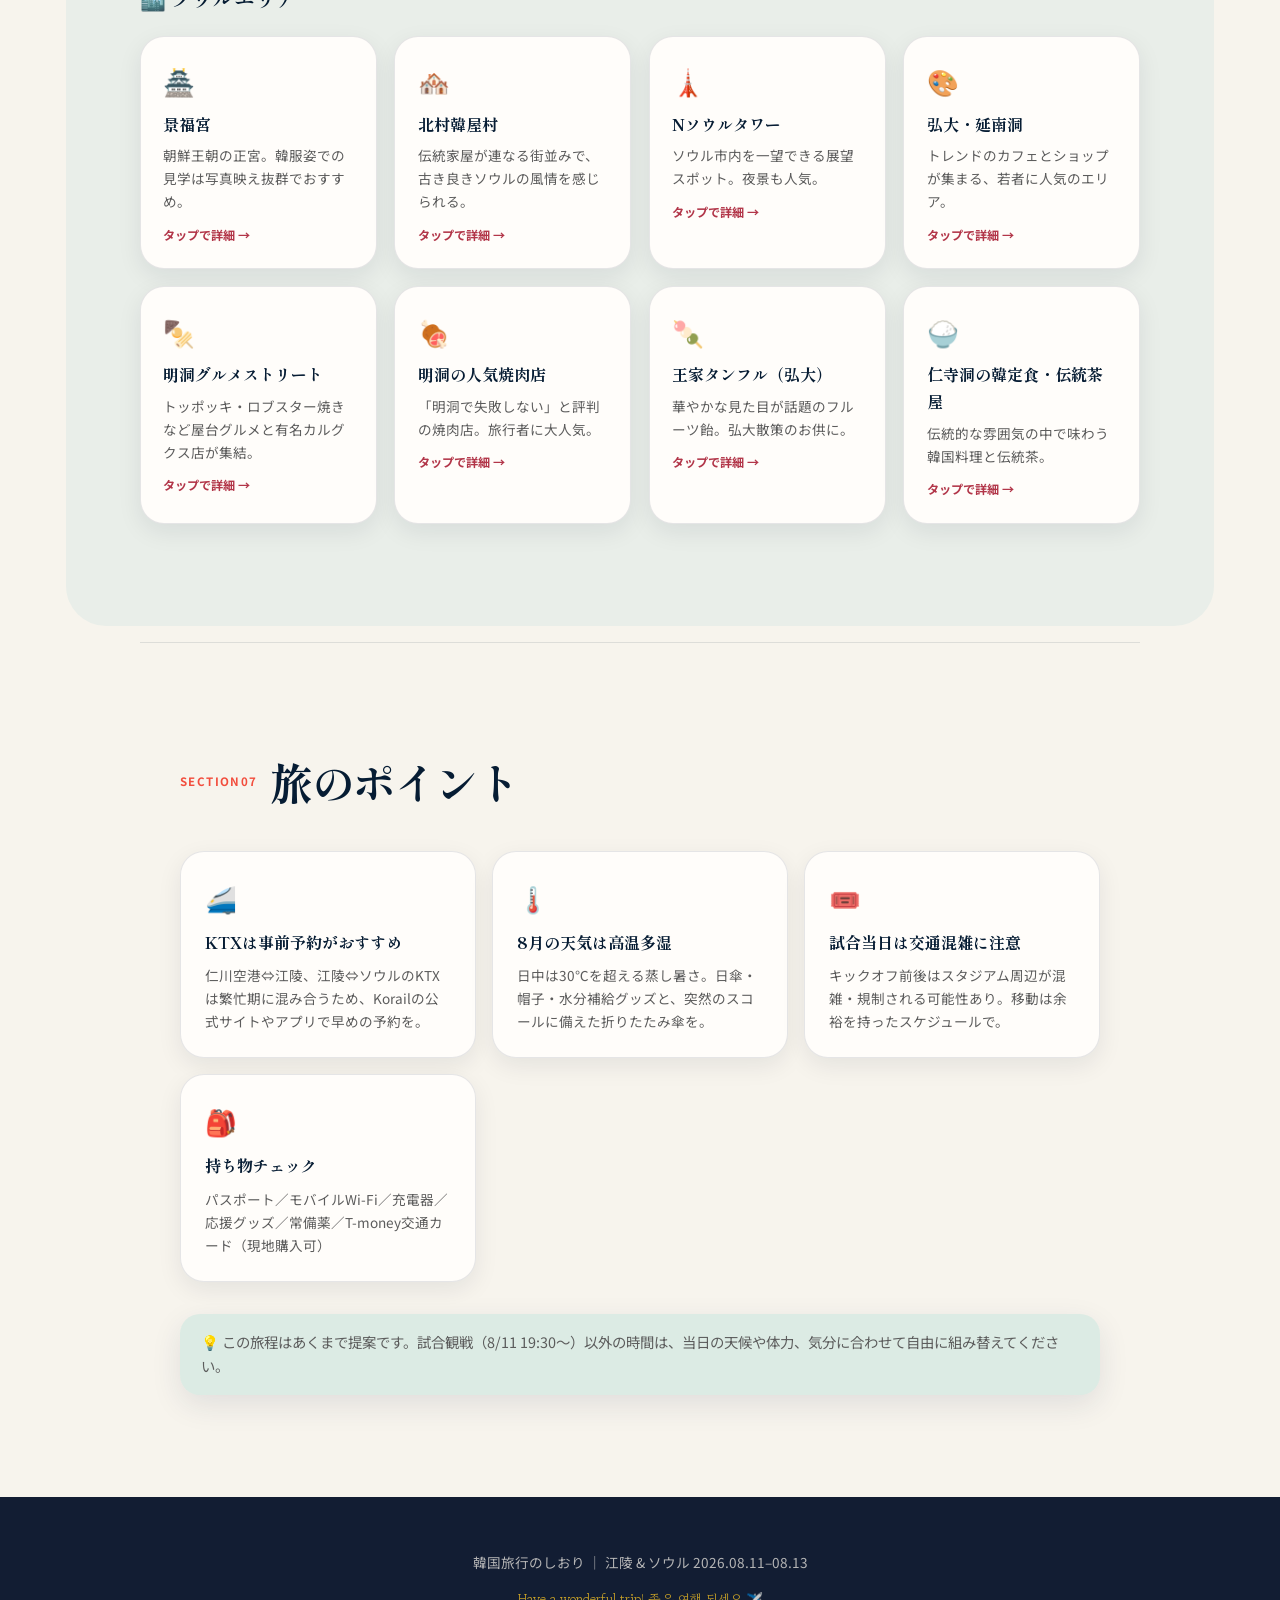
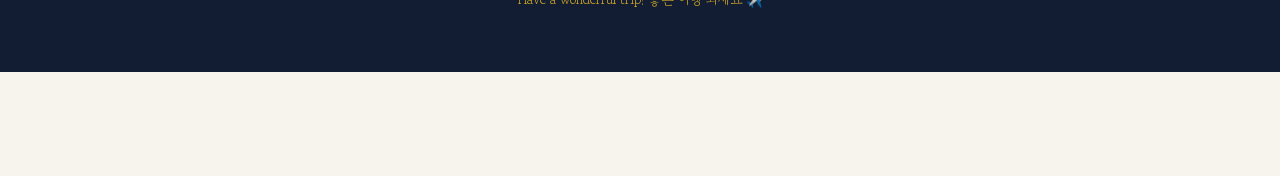
==== commit ce43d2ae: "旅行サイトをエディトリアルUIに刷新" ====
--- a/index.html
+++ b/index.html
@@ -10,6 +10,7 @@
 <link rel="preconnect" href="https://fonts.gstatic.com" crossorigin>
 <link href="https://fonts.googleapis.com/css2?family=Shippori+Mincho:wght@500;600;800&family=Noto+Sans+JP:wght@400;500;700;900&family=Gowun+Batang&display=swap" rel="stylesheet">
 <link rel="stylesheet" href="css/style.css">
+<link rel="stylesheet" href="css/redesign.css">
 </head>
 <body>
 
@@ -477,5 +478,6 @@
 <script src="js/ticketmodal.js"></script>
 <script src="js/quicknav.js"></script>
 <script src="js/qrtoggle.js"></script>
+<script src="js/redesign.js"></script>
 </body>
 </html>
--- a/css/redesign.css
+++ b/css/redesign.css
@@ -0,0 +1,196 @@
+:root {
+  --app-bg: #f7f4ed;
+  --app-surface: #fffdfa;
+  --app-navy: #061c33;
+  --app-blue: #0a4775;
+  --app-red: #f24d3d;
+  --app-mint: #dcebe4;
+  --app-line: rgba(6, 28, 51, .1);
+  --app-shadow: 0 18px 50px rgba(6, 28, 51, .1);
+  --app-shadow-soft: 0 8px 24px rgba(6, 28, 51, .08);
+  --app-radius: 28px;
+}
+
+html { scroll-padding-top: 5rem; }
+
+body {
+  background:
+    radial-gradient(circle at 15% 0%, rgba(14, 98, 146, .08), transparent 25rem),
+    var(--app-bg);
+  color: var(--app-navy);
+  padding-bottom: 6.5rem;
+}
+
+.paper-texture { opacity: .3; }
+
+.hero {
+  width: min(100%, 1180px);
+  margin: 0 auto;
+  border: 0;
+  border-radius: 0 0 44px 44px;
+  box-shadow: var(--app-shadow);
+}
+
+.hero::after {
+  content: "KOREA TRIP  ·  GANGNEUNG / SEOUL";
+  position: absolute;
+  left: clamp(1.25rem, 5vw, 4rem);
+  top: clamp(1rem, 4vw, 3rem);
+  padding: .58rem .9rem;
+  border: 1px solid rgba(255,255,255,.5);
+  border-radius: 999px;
+  color: white;
+  background: rgba(4, 20, 37, .42);
+  backdrop-filter: blur(12px);
+  font-size: .7rem;
+  font-weight: 800;
+  letter-spacing: .12em;
+}
+
+.hero-photo-img { max-height: 780px; object-fit: cover; object-position: center 55%; }
+
+.trip-now {
+  position: relative;
+  z-index: 3;
+  width: min(calc(100% - 2rem), 900px);
+  margin: -2.2rem auto 1rem;
+  padding: 1.25rem;
+  display: grid;
+  grid-template-columns: auto 1fr auto;
+  align-items: center;
+  gap: 1rem;
+  border: 1px solid rgba(255,255,255,.75);
+  border-radius: 24px;
+  background: rgba(255,253,250,.94);
+  box-shadow: var(--app-shadow);
+  backdrop-filter: blur(18px);
+}
+
+.trip-now__eyebrow { margin: 0 0 .15rem; color: var(--app-red); font-size: .68rem; font-weight: 900; letter-spacing: .12em; }
+.trip-now__icon { display: grid; place-items: center; width: 46px; height: 46px; border-radius: 16px; background: var(--app-red); color: white; font-size: 1.35rem; }
+.trip-now__title { margin: 0; font-family: var(--serif); font-size: clamp(.95rem, 3vw, 1.2rem); line-height: 1.35; }
+.trip-now__meta { margin: .15rem 0 0; color: #657280; font-size: .75rem; }
+.trip-now__arrow { display: grid; place-items: center; width: 38px; height: 38px; border-radius: 50%; background: var(--app-navy); color: white; text-decoration: none; }
+
+.quick-menu {
+  width: min(calc(100% - 2rem), 900px);
+  margin: 0 auto;
+  padding: 1.2rem;
+  border: 1px solid var(--app-line);
+  border-radius: var(--app-radius);
+  background: var(--app-surface);
+  box-shadow: var(--app-shadow-soft);
+}
+
+.quick-menu-title { display: none; }
+.quick-menu-days { order: -1; margin: 0 0 1rem; border: 0; border-radius: 18px; background: #eef0ef; }
+.qm-day { color: var(--app-navy); border-color: rgba(6,28,51,.08); font-weight: 800; }
+.qm-day:first-child { background: var(--app-surface); color: var(--app-red); border-radius: 16px; box-shadow: 0 5px 15px rgba(6,28,51,.08); }
+.qm-day-icon { color: currentColor; }
+.quick-menu { display: flex; flex-direction: column; }
+.quick-menu-grid { width: 100%; max-width: none; grid-template-columns: repeat(4, 1fr); gap: .65rem; }
+.qm-card { min-height: 92px; padding: .9rem .35rem; border: 0; border-radius: 18px; background: #f2f3f0; color: var(--app-navy); font-weight: 700; }
+.qm-card:hover, .qm-card:focus-visible { background: var(--app-mint); border: 0; transform: translateY(-2px); }
+.qm-icon { color: var(--app-blue); }
+
+main { width: min(100%, 1180px); margin: 0 auto; }
+.section { padding: clamp(3.5rem, 8vw, 6.5rem) clamp(1rem, 4vw, 2.5rem); }
+.section + .section { border-top: 1px solid var(--app-line); }
+.section--dark, .section--soft { max-width: calc(100% - 2rem); margin: 1rem auto; border: 0; border-radius: 40px; }
+.section--dark { background: var(--app-navy); }
+.section--soft { background: #e9eee9; }
+
+.section-title { margin-bottom: 2rem; font-size: clamp(1.6rem, 5vw, 2.7rem); letter-spacing: -.04em; }
+.section-num { width: auto; height: auto; border: 0; color: var(--app-red); font-family: var(--sans); font-size: .72rem; letter-spacing: .12em; }
+.section-num::before { content: "SECTION "; }
+
+.overview-grid, .flight-grid, .hotel-grid, .tips-grid { gap: 1rem; }
+.ov-card, .flight-card, .hotel-card, .tip-card, .spot-card, .day-tab {
+  border: 1px solid var(--app-line);
+  border-radius: 24px;
+  background: var(--app-surface);
+  box-shadow: var(--app-shadow-soft);
+}
+.ov-card { padding: 1.5rem; }
+.ov-card--accent { background: var(--app-red); color: white; }
+.note-banner { border: 0; border-radius: 20px; background: var(--app-mint); }
+
+.flight-card { overflow: hidden; }
+.flight-tag, .badge { border-radius: 999px; }
+.flight-time { font-variant-numeric: tabular-nums; letter-spacing: -.04em; }
+.hotel-map { filter: saturate(.75) contrast(.95); }
+.hotel-link { border-radius: 999px; }
+
+.ticket { border: 1px solid rgba(255,255,255,.16); border-radius: 28px; background: linear-gradient(145deg, #082743, #061827); box-shadow: 0 28px 70px rgba(0,0,0,.25); }
+.ticket-main { padding: clamp(1.5rem, 5vw, 3rem); }
+.ticket-comp { color: #8fb1c9; }
+.ticket-teams { font-size: clamp(1.4rem, 5vw, 2.5rem); }
+.ticket-view-btn { background: var(--app-red); color: white; box-shadow: 0 12px 28px rgba(242,77,61,.3); }
+
+.spot-grid { gap: 1rem; }
+.spot-card { overflow: hidden; transition: transform .2s ease, box-shadow .2s ease; }
+.spot-card:hover, .spot-card:focus-visible { transform: translateY(-4px); box-shadow: var(--app-shadow); }
+
+.timeline { position: relative; }
+.tl-item { margin-bottom: .8rem; border: 1px solid var(--app-line); border-radius: 22px; background: var(--app-surface); box-shadow: var(--app-shadow-soft); }
+.tl-item::before, .tl-item::after { display: none; }
+.tl-time { color: var(--app-red); font-size: 1rem; font-weight: 900; }
+.tl-icon { border-radius: 14px; background: var(--app-mint); }
+.tl-item--match { color: white; background: linear-gradient(135deg, #082e4f, #061827); }
+.tl-item--match .tl-time { color: #ff796d; }
+
+.day-header { min-height: 420px; padding: 5rem 1rem 3rem; border: 0; background: linear-gradient(145deg, rgba(3,20,36,.78), rgba(7,63,96,.68)), url('../img/hero-collage.jpg') center 42% / cover; color: white; }
+.day-back { display: inline-flex; padding: .55rem .9rem; border: 1px solid rgba(255,255,255,.35); border-radius: 999px; background: rgba(0,0,0,.22); backdrop-filter: blur(10px); }
+.day-switch { width: min(100%, 580px); margin: 2rem auto; padding: .35rem; gap: .35rem; border-radius: 20px; background: rgba(255,255,255,.13); backdrop-filter: blur(14px); }
+.day-pill { border: 0; border-radius: 16px; color: white; }
+.day-pill.is-current { background: white; color: var(--app-red); }
+.day-title { font-size: clamp(2rem, 7vw, 4rem); letter-spacing: -.05em; }
+
+.app-bottom-nav {
+  position: fixed;
+  z-index: 1000;
+  left: 50%;
+  bottom: max(.75rem, env(safe-area-inset-bottom));
+  transform: translateX(-50%);
+  width: min(calc(100% - 1.25rem), 520px);
+  display: grid;
+  grid-template-columns: repeat(4, 1fr);
+  padding: .48rem;
+  border: 1px solid rgba(255,255,255,.7);
+  border-radius: 24px;
+  background: rgba(255,253,250,.92);
+  box-shadow: 0 18px 50px rgba(6,28,51,.2);
+  backdrop-filter: blur(18px);
+}
+.app-bottom-nav a { display: grid; place-items: center; gap: .15rem; min-height: 54px; border-radius: 18px; color: #526170; text-decoration: none; font-size: .65rem; font-weight: 800; }
+.app-bottom-nav a[aria-current="page"], .app-bottom-nav a:hover, .app-bottom-nav a:focus-visible { background: #fff0ec; color: var(--app-red); }
+.app-bottom-nav svg { width: 20px; height: 20px; }
+
+.quick-nav { top: 1rem; left: 1rem; }
+.quick-nav-toggle { background: rgba(255,253,250,.92); color: var(--app-navy); border: 1px solid rgba(255,255,255,.7); backdrop-filter: blur(14px); }
+.quick-nav-panel { border: 1px solid var(--app-line); border-radius: 20px; background: rgba(255,253,250,.97); backdrop-filter: blur(16px); }
+
+@media (min-width: 760px) {
+  .hero { margin-top: 1rem; border-radius: 44px; }
+  .hero-photo-img { aspect-ratio: 16 / 10; }
+  .trip-now { margin-top: -3.5rem; }
+  .quick-menu { padding: 1.5rem; }
+  .overview-grid { grid-template-columns: repeat(4, 1fr); }
+}
+
+@media (max-width: 560px) {
+  .hero { border-radius: 0 0 32px 32px; }
+  .hero-photo-img { height: min(76vh, 700px); object-fit: cover; }
+  .trip-now { grid-template-columns: auto 1fr auto; margin-top: -1.5rem; }
+  .trip-now__icon { width: 42px; height: 42px; }
+  .quick-menu-grid { display: flex; overflow-x: auto; scroll-snap-type: x mandatory; padding-bottom: .25rem; }
+  .qm-card { min-width: 88px; scroll-snap-align: start; }
+  .section--dark, .section--soft { max-width: calc(100% - 1rem); border-radius: 30px; }
+  .ticket-stub { display: none; }
+  .tl-item { grid-template-columns: 58px 38px 1fr; padding: 1rem .85rem; }
+  .tl-item .badge { grid-column: 3; justify-self: start; }
+}
+
+@media (prefers-reduced-motion: reduce) {
+  *, *::before, *::after { scroll-behavior: auto !important; transition: none !important; }
+}
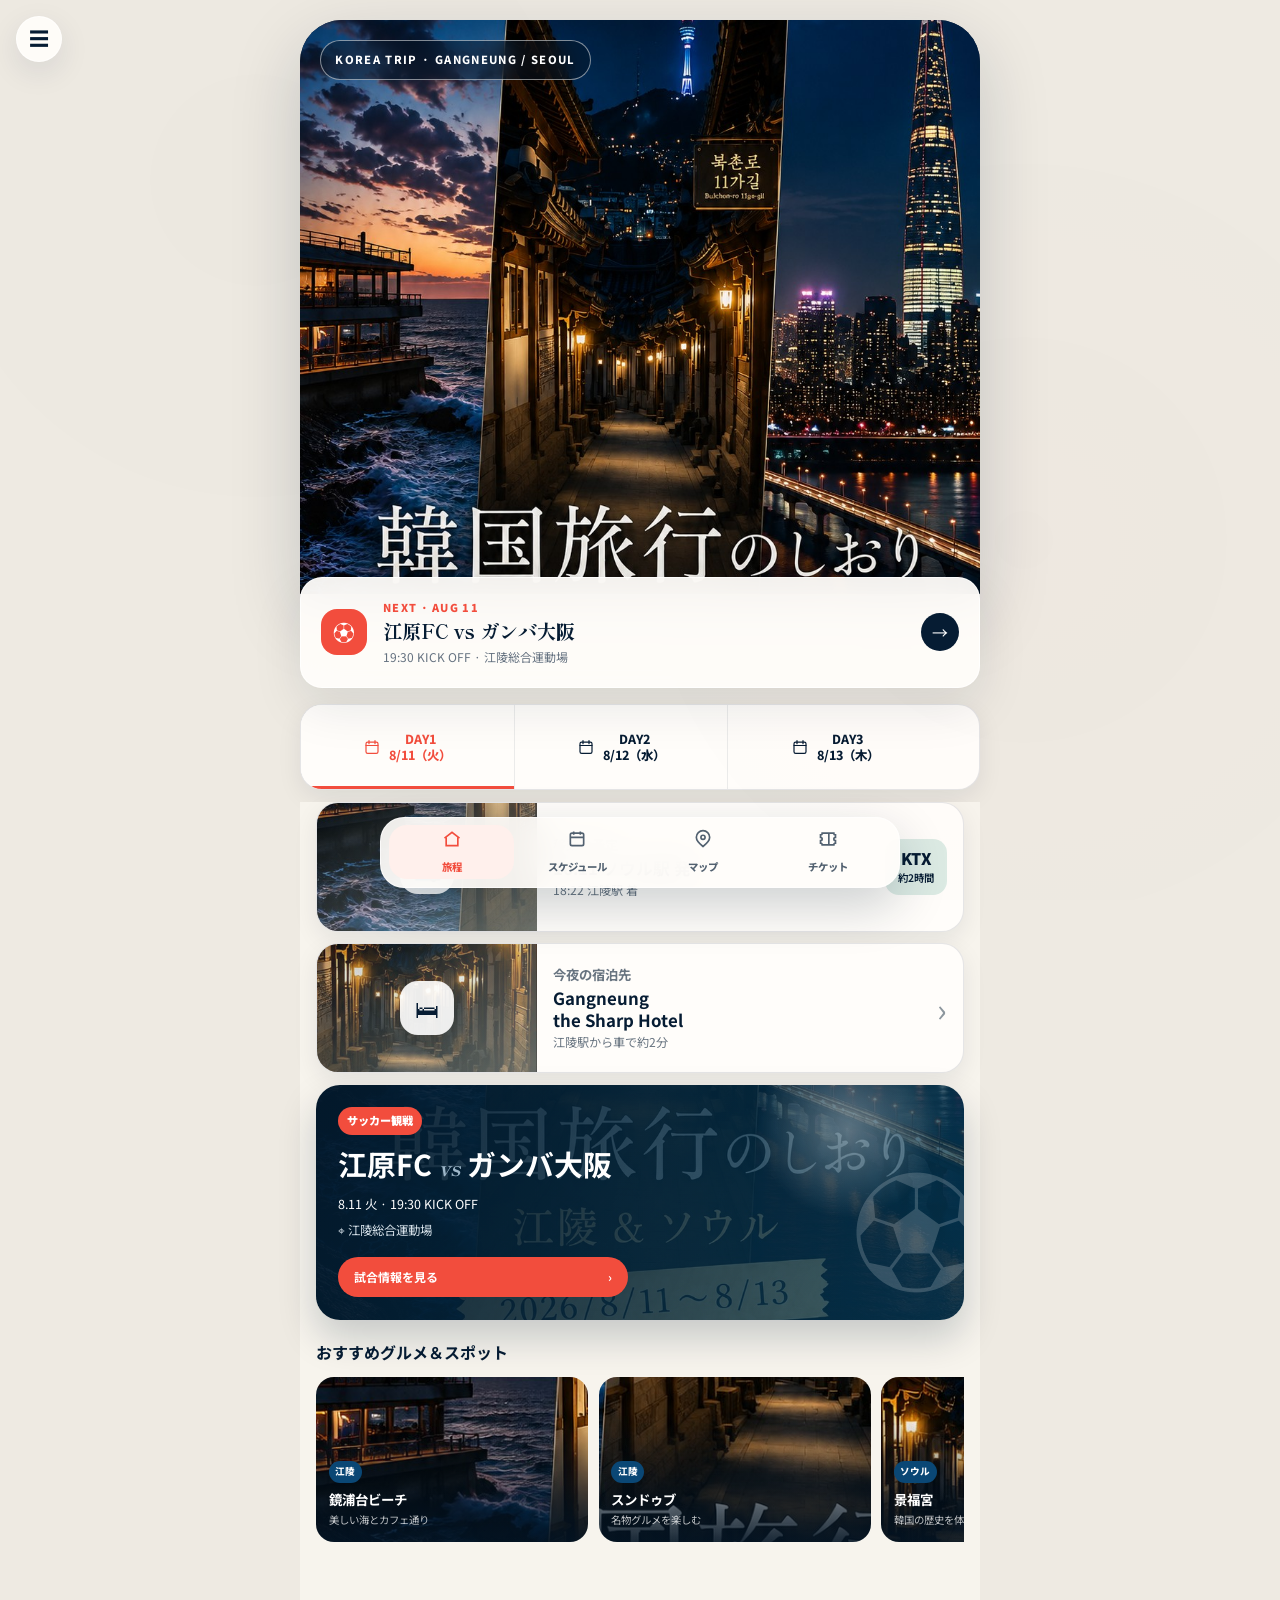
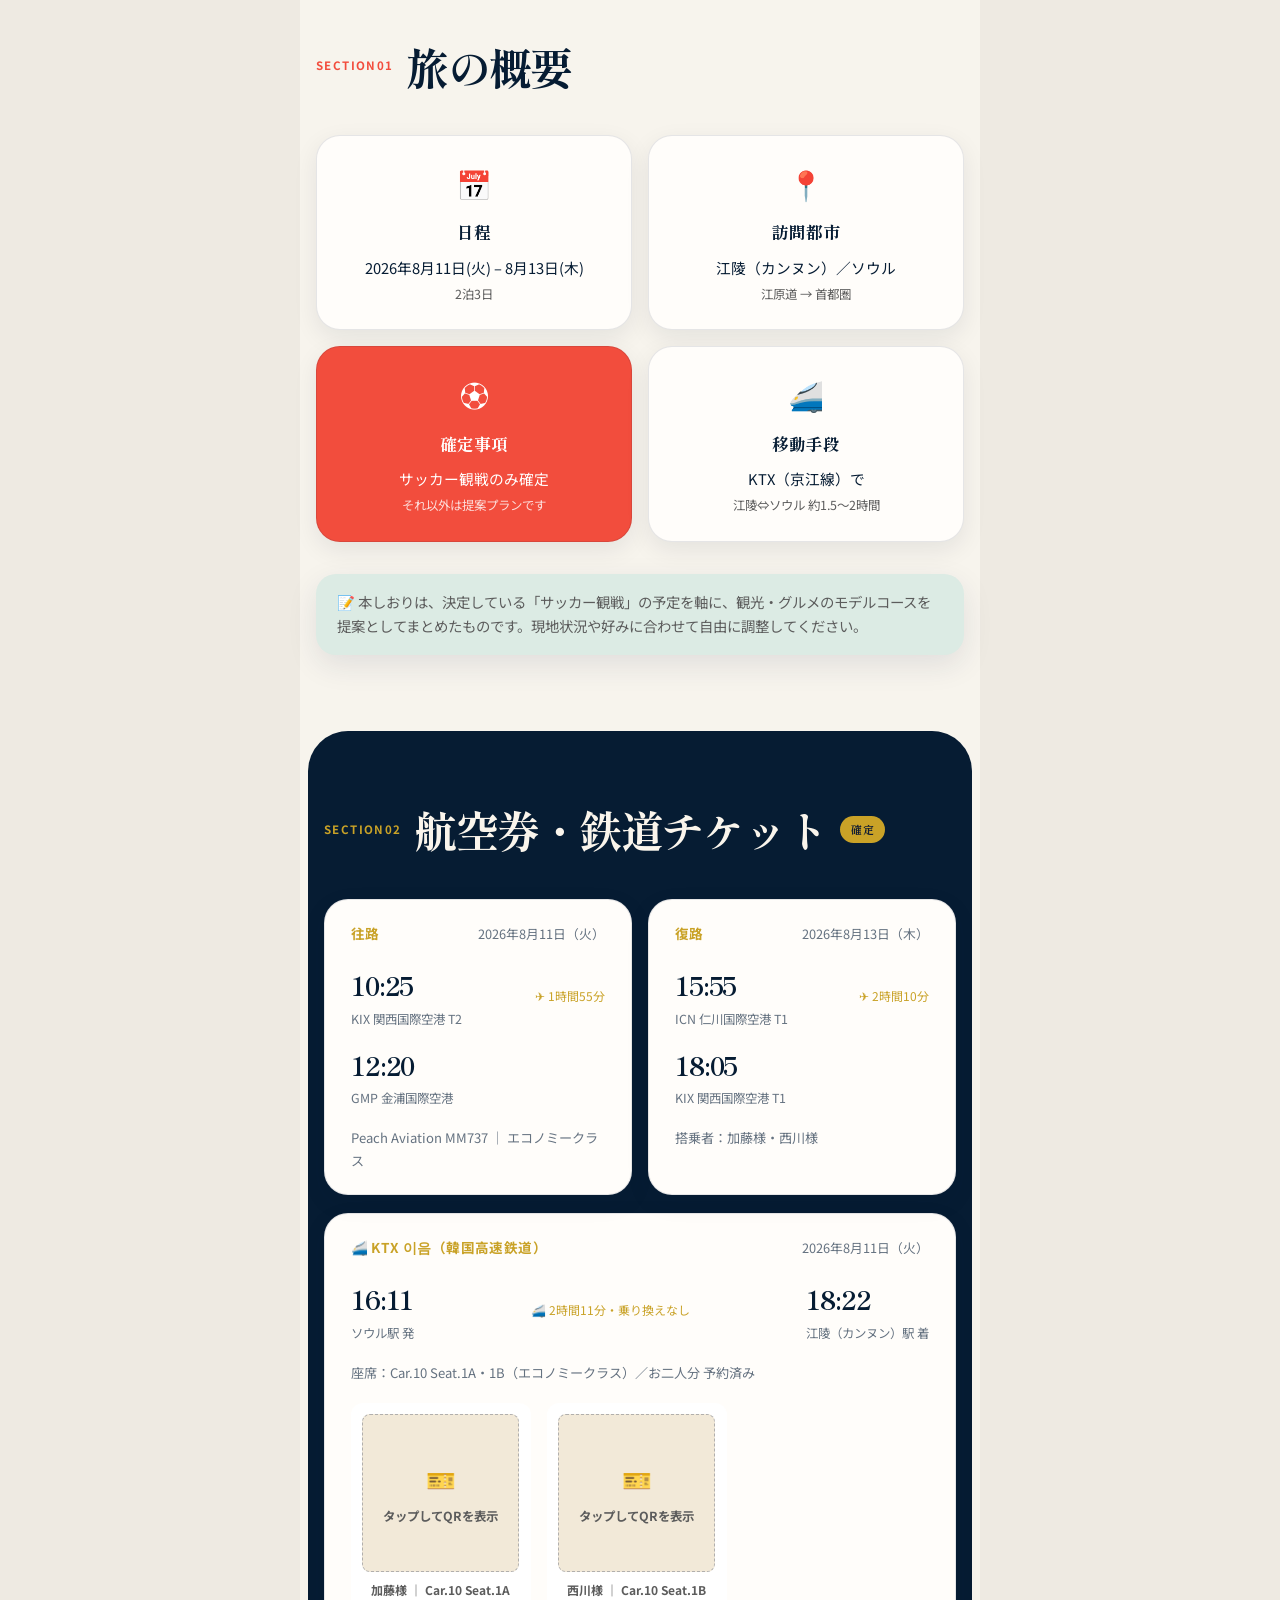
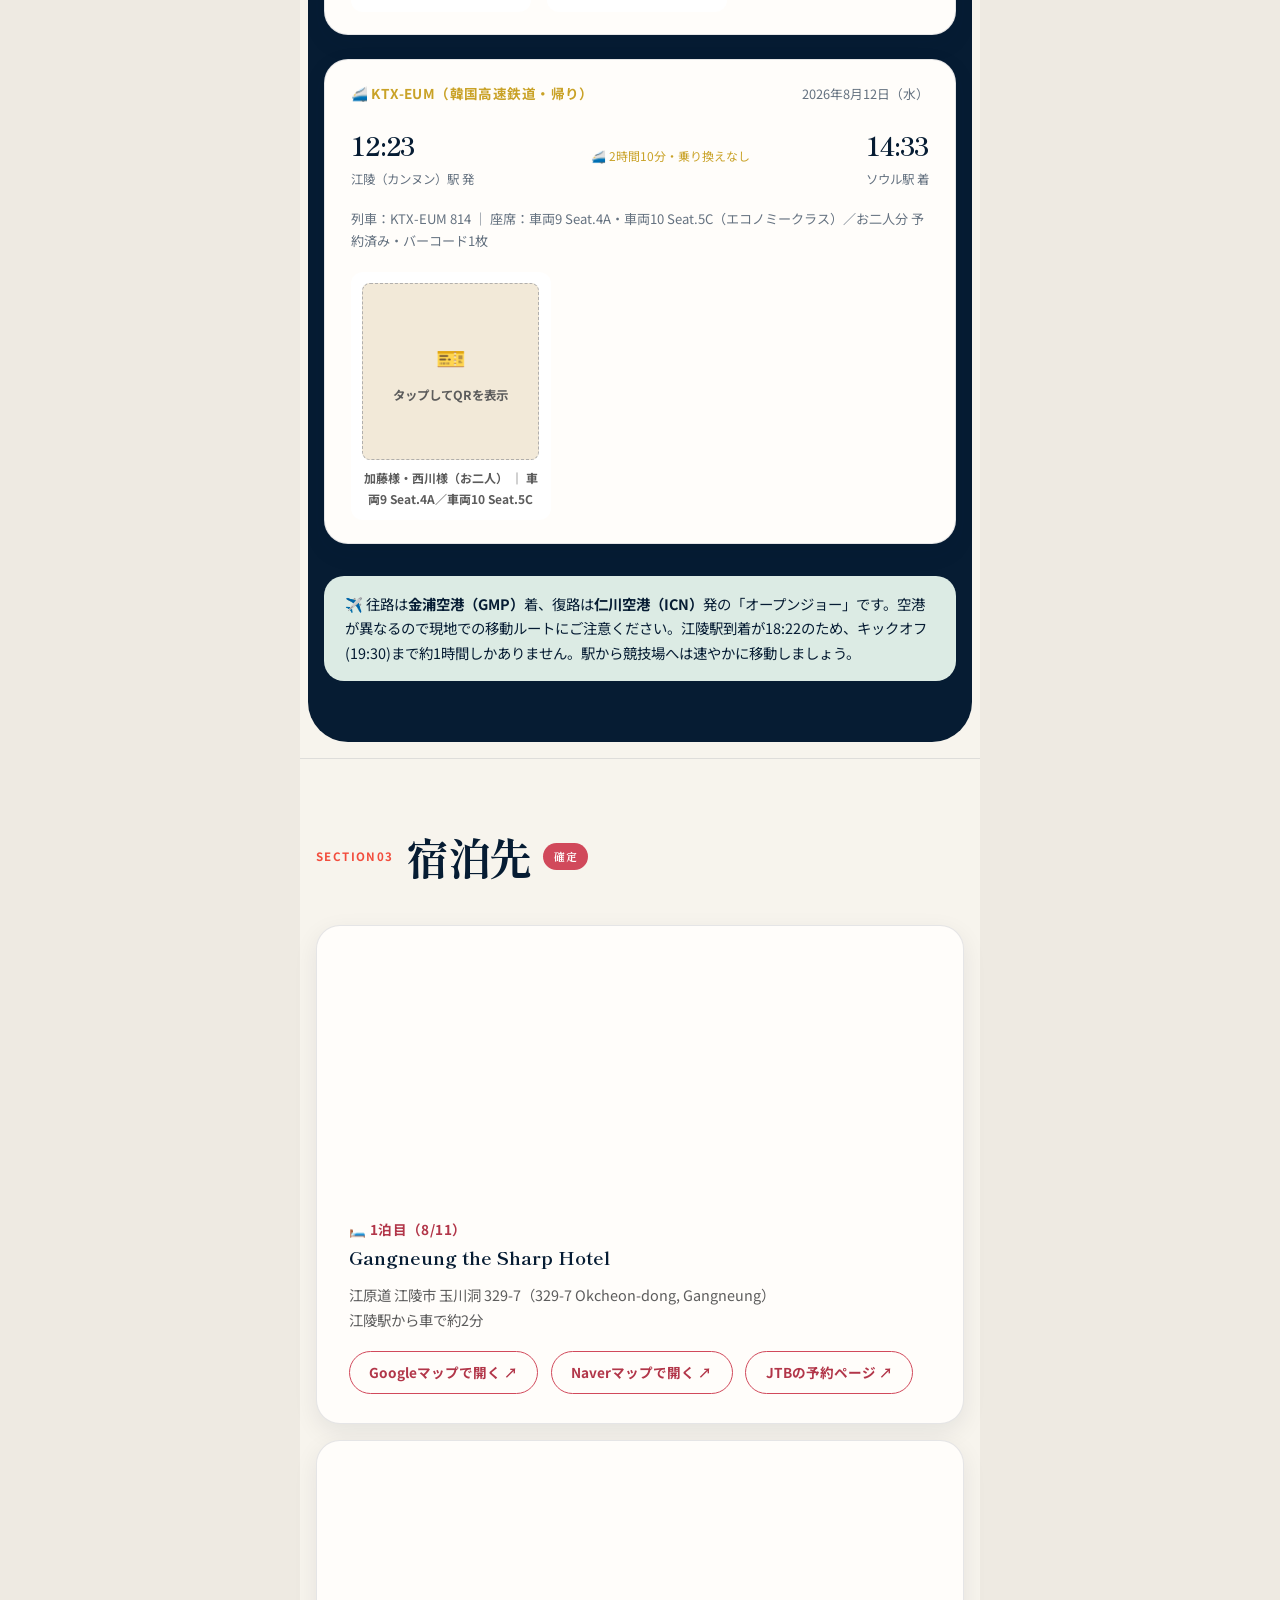
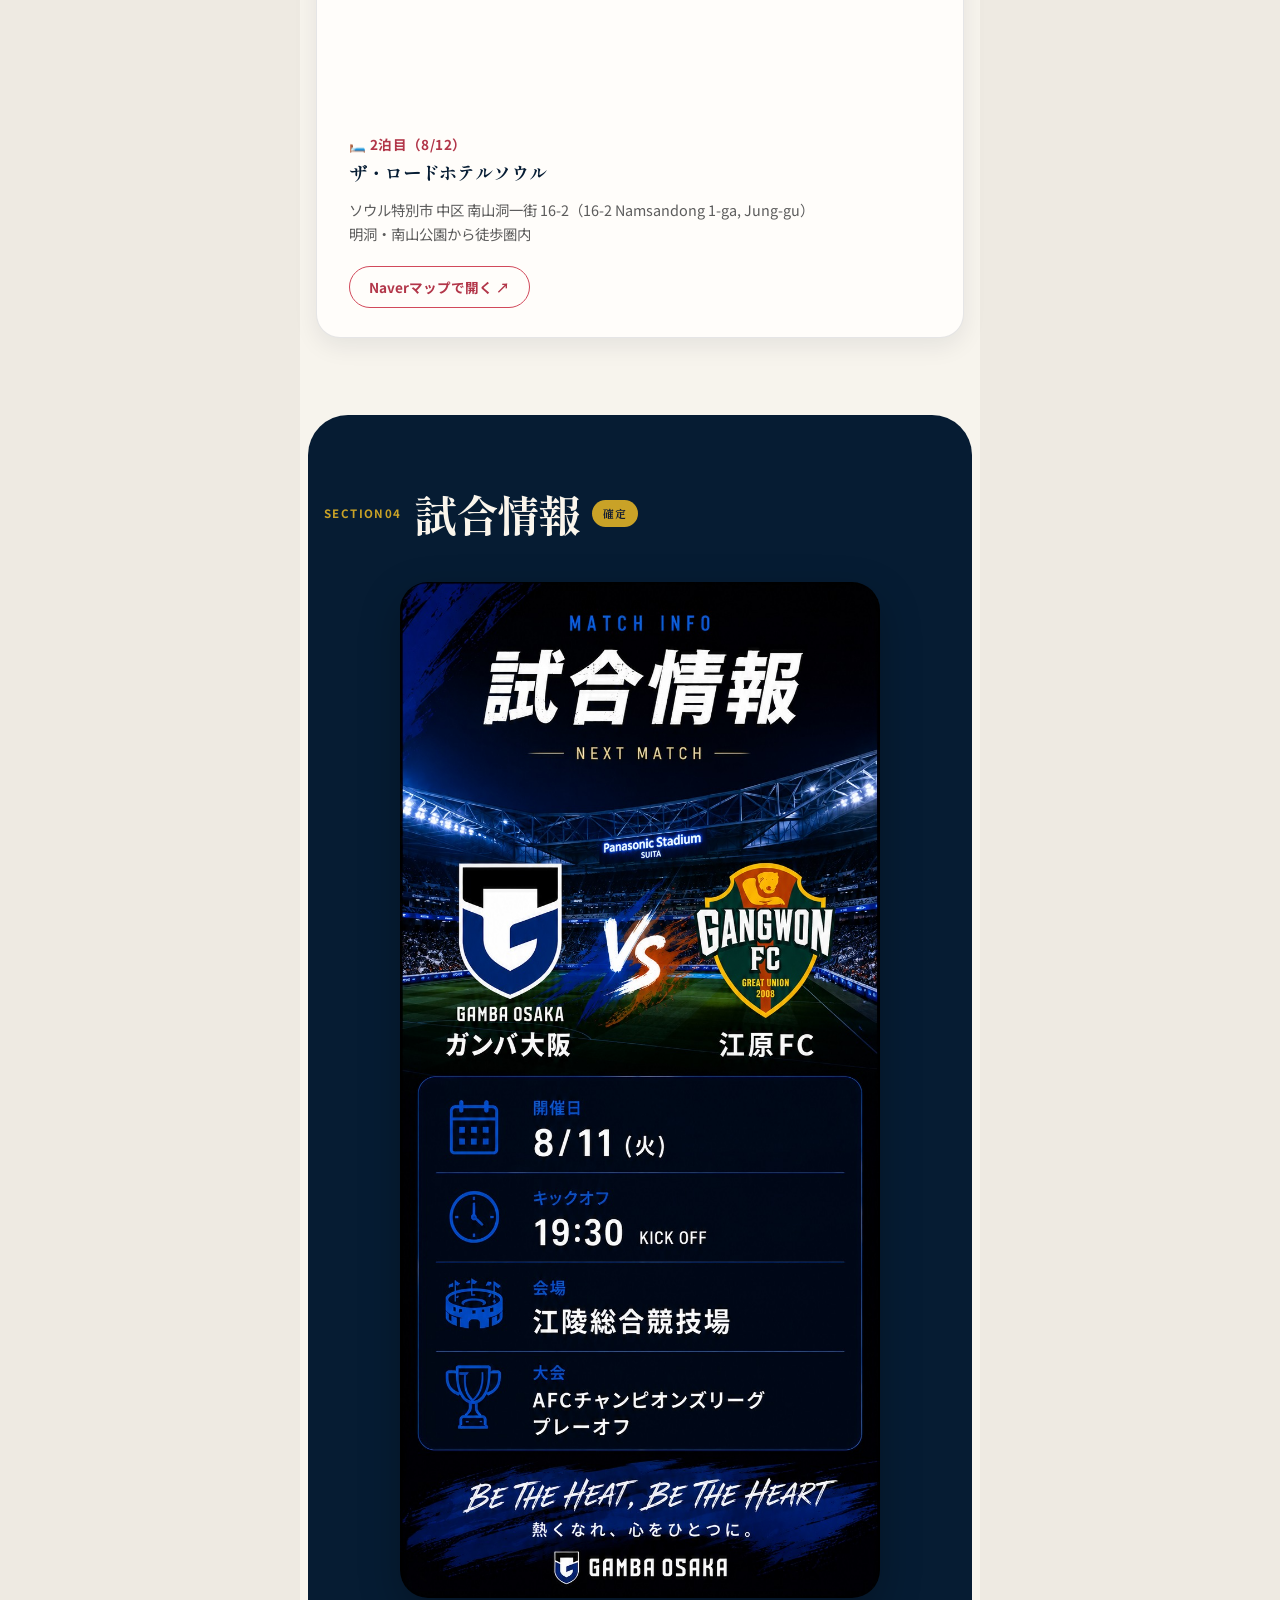
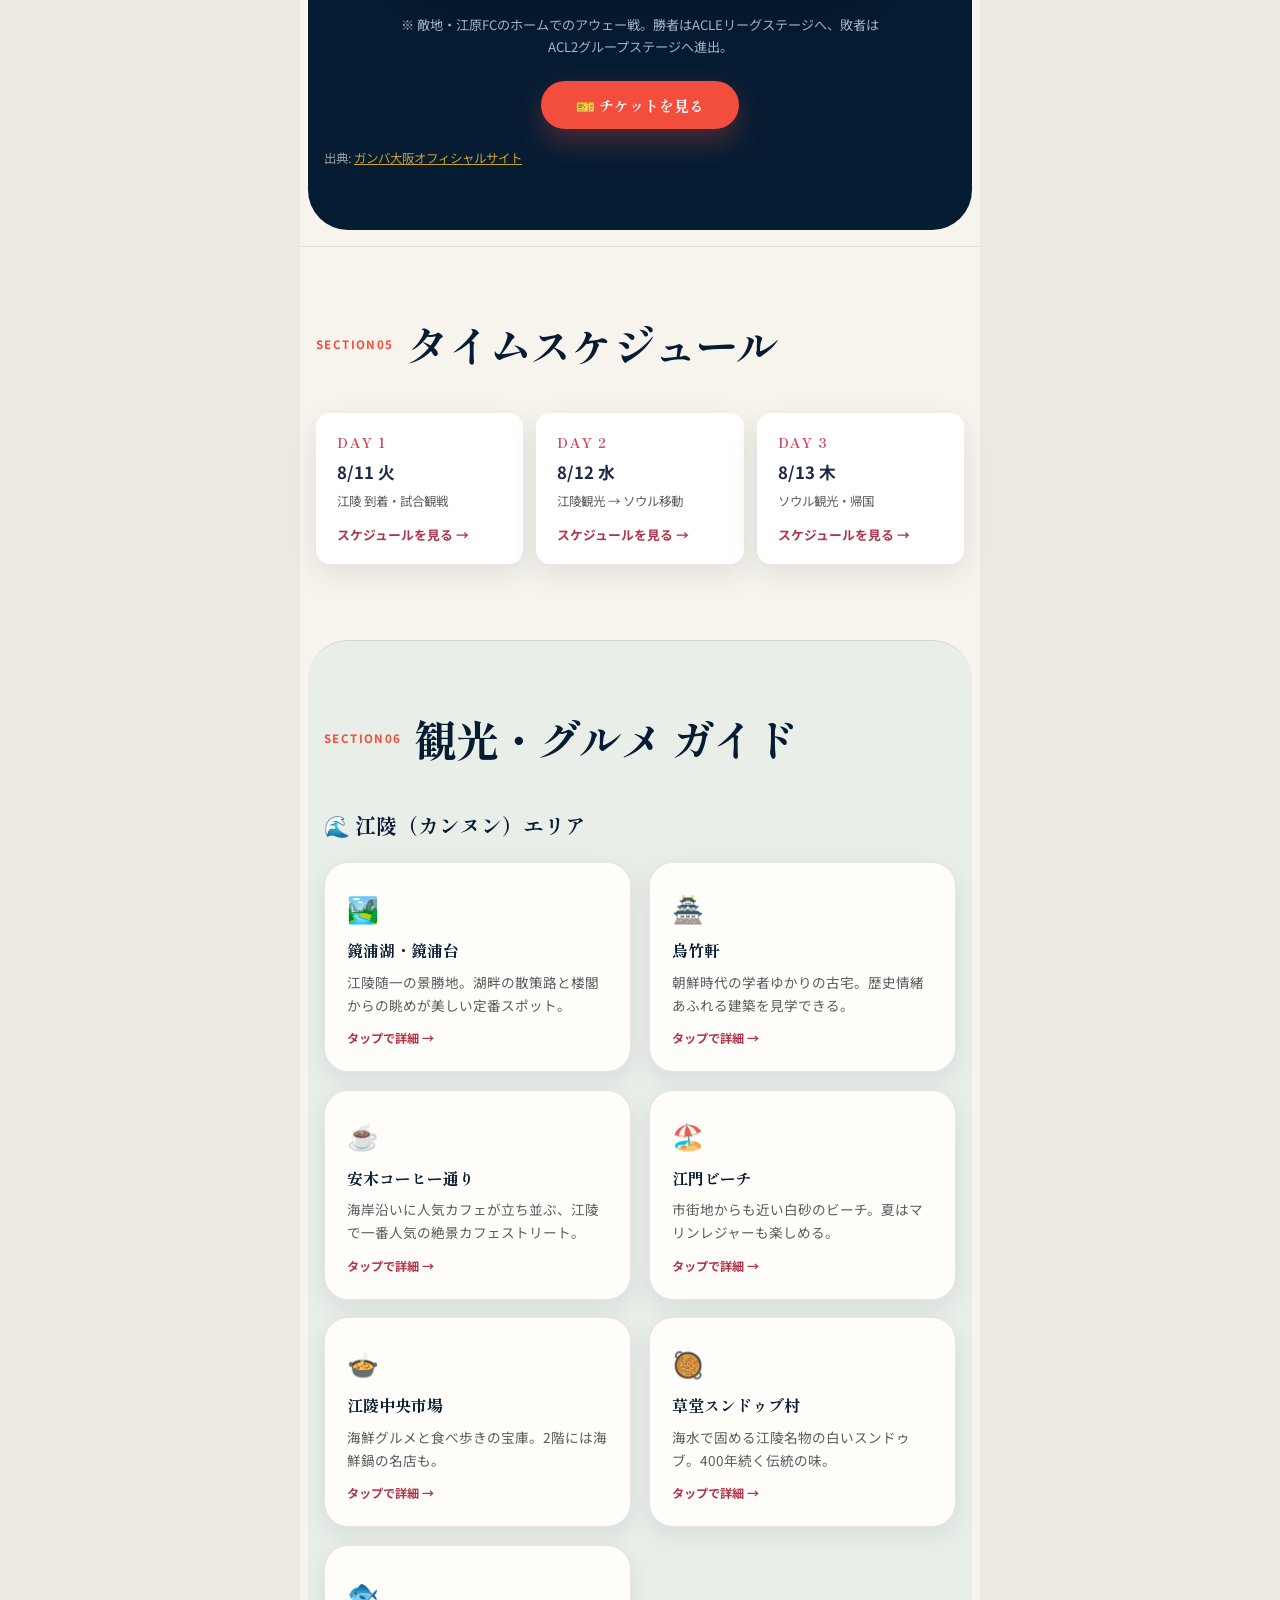
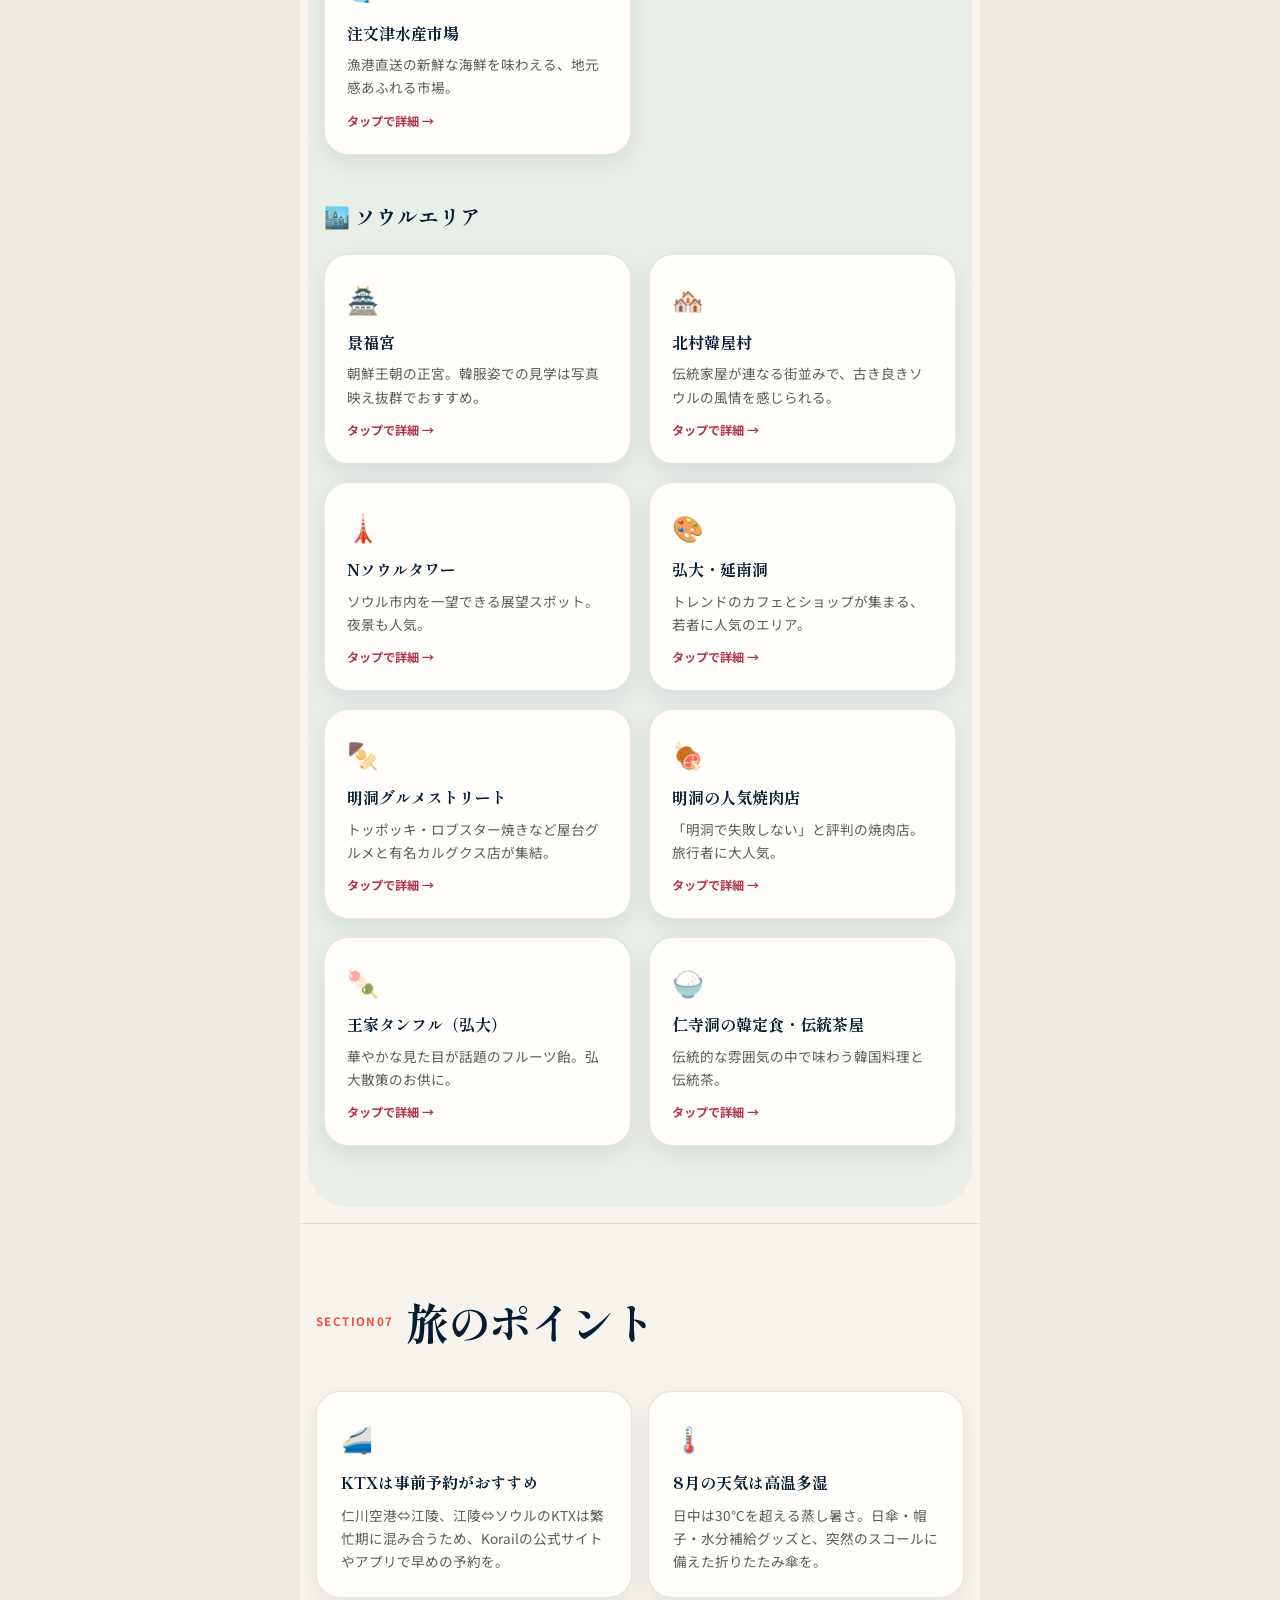
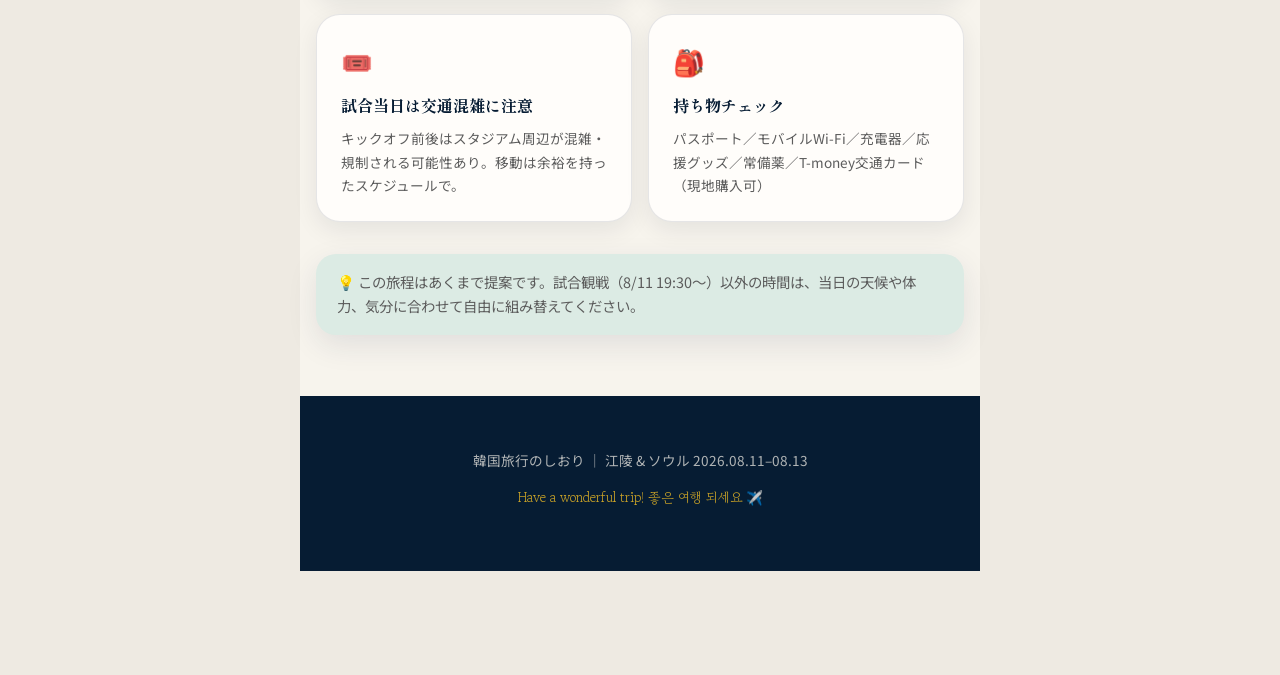
==== commit e9ac559f: "試合情報セクションをいただいた画像に差し替え 日付が正しく修正された試合情報グラフィック(MATCH INFO)をそのまま 表示する形に変更し、旧デザインのチケットカード(チーム名・日付・ 会場等をラ" ====
--- a/index.html
+++ b/index.html
@@ -267,28 +267,8 @@
   <!-- ===== MATCH INFO ===== -->
   <section class="section section--dark" id="match">
     <h2 class="section-title"><span class="section-num">04</span>試合情報 <span class="badge badge--fixed">確定</span></h2>
-    <div class="ticket">
-      <div class="ticket-main">
-        <p class="ticket-comp">AFCチャンピオンズリーグ・エリート（ACLE）2026/27<br>プレリミナリーステージ プレーオフ（1試合制ノックアウト）</p>
-        <div class="ticket-teams">
-          <span class="team team-away">江原FC</span>
-          <span class="team-vs">VS</span>
-          <span class="team team-home">ガンバ大阪</span>
-        </div>
-        <div class="ticket-details">
-          <div><span class="td-label">日付</span><span class="td-value">2026年8月11日（火）</span></div>
-          <div><span class="td-label">キックオフ</span><span class="td-value">19:30</span></div>
-          <div><span class="td-label">会場</span><span class="td-value">江陵総合競技場（江陵種合運動場）</span></div>
-          <div><span class="td-label">開催地</span><span class="td-value">江原道 江陵市</span></div>
-        </div>
-        <p class="ticket-note">※ 敵地・江原FCのホームでのアウェー戦。勝者はACLEリーグステージへ、敗者はACL2グループステージへ進出。</p>
-      </div>
-      <div class="ticket-stub">
-        <span>ADMIT ONE</span>
-        <span class="stub-big">⚽</span>
-        <span>GANGNEUNG</span>
-      </div>
-    </div>
+    <img class="match-info-img" src="img/match-info.jpg" alt="MATCH INFO 試合情報 NEXT MATCH ガンバ大阪 vs 江原FC 開催日8/11(火) キックオフ19:30 会場：江陵総合競技場 大会：AFCチャンピオンズリーグ プレーオフ" loading="lazy">
+    <p class="ticket-note">※ 敵地・江原FCのホームでのアウェー戦。勝者はACLEリーグステージへ、敗者はACL2グループステージへ進出。</p>
     <button type="button" class="ticket-view-btn" id="ticketViewBtn">🎫 チケットを見る</button>
     <p class="source-line">出典: <a href="https://www.gamba-osaka.net/news/index/no/20580/" target="_blank" rel="noopener">ガンバ大阪オフィシャルサイト</a></p>
   </section>
--- a/css/style.css
+++ b/css/style.css
@@ -435,87 +435,17 @@
 }
 
 /* ===== TICKET (MATCH) ===== */
-.ticket {
-  max-width: 1000px;
+.match-info-img {
+  display: block;
+  width: 100%;
+  max-width: 480px;
+  height: auto;
   margin: 0 auto;
-  display: flex;
-  background: var(--cream);
-  color: var(--ink);
   border-radius: var(--radius);
-  overflow: hidden;
   box-shadow: 0 15px 40px rgba(0,0,0,0.25);
 }
 
-.ticket-main { flex: 1; padding: 2rem 2.2rem; }
-
-.ticket-comp {
-  font-size: 0.82rem;
-  color: var(--ink-soft);
-  margin: 0 0 1.2rem;
-  letter-spacing: 0.02em;
-}
-
-.ticket-teams {
-  display: flex;
-  align-items: center;
-  gap: 1rem;
-  flex-wrap: wrap;
-  margin-bottom: 1.4rem;
-}
-
-.team {
-  font-family: var(--serif);
-  font-weight: 800;
-  font-size: clamp(1.1rem, 3vw, 1.6rem);
-}
-.team-home { color: var(--coral-deep); }
-.team-vs {
-  font-size: 0.85rem;
-  color: var(--ink-soft);
-  font-weight: 700;
-  background: var(--cream-deep);
-  padding: 0.2rem 0.6rem;
-  border-radius: 6px;
-}
-
-.ticket-details {
-  display: grid;
-  grid-template-columns: repeat(auto-fit, minmax(180px, 1fr));
-  gap: 0.8rem 1.5rem;
-  border-top: 1px dashed rgba(28,43,74,0.25);
-  padding-top: 1.2rem;
-  margin-bottom: 1rem;
-}
-.td-label {
-  display: block;
-  font-size: 0.68rem;
-  letter-spacing: 0.15em;
-  color: var(--coral);
-  font-weight: 700;
-  margin-bottom: 0.2rem;
-}
-.td-value { display: block; font-size: 0.95rem; font-weight: 600; }
-
-.ticket-note { font-size: 0.82rem; color: var(--ink-soft); margin: 0.5rem 0 0; }
-
-.ticket-stub {
-  width: 130px;
-  flex-shrink: 0;
-  background: var(--coral);
-  color: var(--white);
-  display: flex;
-  flex-direction: column;
-  align-items: center;
-  justify-content: center;
-  gap: 0.8rem;
-  border-left: 2px dashed rgba(255,255,255,0.5);
-  writing-mode: vertical-rl;
-  padding: 1.5rem 0;
-  font-size: 0.75rem;
-  letter-spacing: 0.2em;
-  font-weight: 700;
-}
-.stub-big { font-size: 1.8rem; writing-mode: horizontal-tb; }
+.ticket-note { font-size: 0.82rem; color: var(--ink-soft); max-width: 480px; margin: 1rem auto 0; text-align: center; }
 
 .ticket-view-btn {
   display: block;
@@ -885,18 +815,6 @@
 }
 .footer-sub { margin-top: 0.4rem; color: var(--gold); font-family: var(--kr); }
 
-@media (max-width: 640px) {
-  .ticket { flex-direction: column; }
-  .ticket-stub {
-    writing-mode: horizontal-tb;
-    flex-direction: row;
-    width: 100%;
-    border-left: none;
-    border-top: 2px dashed rgba(255,255,255,0.5);
-    padding: 1rem;
-  }
-}
-
 /* ===== Mobile tightening ===== */
 @media (max-width: 600px) {
   .section { padding: 2.8rem 1.1rem; }
@@ -906,7 +824,6 @@
   .overview-grid { grid-template-columns: 1fr 1fr; gap: 0.8rem; }
   .ov-card { padding: 1.2rem 1rem; }
 
-  .ticket-main { padding: 1.5rem 1.3rem; }
   .flight-card { padding: 1.2rem 1.3rem; }
   .flight-route { gap: 0.6rem 1.2rem; }
 
@@ -996,7 +913,6 @@
   .ov-card, .spot-card, .tip-card, .note-banner, .day-tab { background: #1c2b3e; color: #eee6d8; }
   .section--soft { background: #101a28; }
   .ov-sub, .tl-body p, .spot-card p, .tip-card p, .day-tab-tag { color: #b9b2a3; }
-  .ticket { background: #1c2b3e; color: #eee6d8; }
   .quick-nav-panel { background: #1c2b3e; border-color: rgba(255,255,255,0.1); }
   .quick-nav-link { color: #eee6d8; }
   .quick-nav-link:hover, .quick-nav-link:focus-visible { background: #14202f; }
--- a/css/redesign.css
+++ b/css/redesign.css
@@ -114,17 +114,17 @@
 .ov-card { padding: 1.5rem; }
 .ov-card--accent { background: var(--app-red); color: white; }
 .note-banner { border: 0; border-radius: 20px; background: var(--app-mint); }
+.note-banner--dark { color: var(--app-navy); }
 
 .flight-card { overflow: hidden; }
 .flight-tag, .badge { border-radius: 999px; }
-.flight-time { font-variant-numeric: tabular-nums; letter-spacing: -.04em; }
+.flight-time { font-variant-numeric: tabular-nums; letter-spacing: -.04em; color: var(--app-navy); }
+.flight-airport, .flight-meta, .flight-date { color: #657280; }
 .hotel-map { filter: saturate(.75) contrast(.95); }
 .hotel-link { border-radius: 999px; }
 
-.ticket { border: 1px solid rgba(255,255,255,.16); border-radius: 28px; background: linear-gradient(145deg, #082743, #061827); box-shadow: 0 28px 70px rgba(0,0,0,.25); }
-.ticket-main { padding: clamp(1.5rem, 5vw, 3rem); }
-.ticket-comp { color: #8fb1c9; }
-.ticket-teams { font-size: clamp(1.4rem, 5vw, 2.5rem); }
+.match-info-img { border-radius: var(--app-radius); }
+.ticket-note { color: #9fb4c4; }
 .ticket-view-btn { background: var(--app-red); color: white; box-shadow: 0 12px 28px rgba(242,77,61,.3); }
 
 .spot-grid { gap: 1rem; }
@@ -138,6 +138,8 @@
 .tl-icon { border-radius: 14px; background: var(--app-mint); }
 .tl-item--match { color: white; background: linear-gradient(135deg, #082e4f, #061827); }
 .tl-item--match .tl-time { color: #ff796d; }
+.tl-item--match .tl-body h4 { color: #ffffff; }
+.tl-item--match .tl-body p { color: rgba(255,255,255,.72); }
 
 .day-header { min-height: 420px; padding: 5rem 1rem 3rem; border: 0; background: linear-gradient(145deg, rgba(3,20,36,.78), rgba(7,63,96,.68)), url('../img/hero-collage.jpg') center 42% / cover; color: white; }
 .day-back { display: inline-flex; padding: .55rem .9rem; border: 1px solid rgba(255,255,255,.35); border-radius: 999px; background: rgba(0,0,0,.22); backdrop-filter: blur(10px); }
@@ -186,7 +188,6 @@
   .quick-menu-grid { display: flex; overflow-x: auto; scroll-snap-type: x mandatory; padding-bottom: .25rem; }
   .qm-card { min-width: 88px; scroll-snap-align: start; }
   .section--dark, .section--soft { max-width: calc(100% - 1rem); border-radius: 30px; }
-  .ticket-stub { display: none; }
   .tl-item { grid-template-columns: 58px 38px 1fr; padding: 1rem .85rem; }
   .tl-item .badge { grid-column: 3; justify-self: start; }
 }
@@ -194,3 +195,157 @@
 @media (prefers-reduced-motion: reduce) {
   *, *::before, *::after { scroll-behavior: auto !important; transition: none !important; }
 }
+
+/* ===== App-like composition: follows the approved concept ===== */
+body { background: #eeeae2; }
+body > .hero,
+body > .trip-now,
+body > .quick-menu,
+body > .app-dashboard,
+body > main,
+body > .footer,
+body > .day-header,
+body > .day-footer-nav {
+  width: min(100%, 680px);
+}
+
+body > main,
+body > .footer,
+body > .day-footer-nav { margin-inline: auto; }
+
+.hero {
+  margin-top: 1.25rem;
+  border-radius: 42px 42px 0 0;
+  box-shadow: 0 24px 70px rgba(6, 28, 51, .18);
+}
+.hero-photo-img { width: 100%; max-height: none; aspect-ratio: 9 / 7.6; object-fit: cover; object-position: center 32%; }
+.hero::after { top: 1.25rem; left: 1.25rem; }
+
+.trip-now {
+  width: min(calc(100% - 2rem), 620px);
+  margin-top: -1.1rem;
+  border-radius: 22px;
+}
+
+.quick-menu {
+  width: min(calc(100% - 2rem), 620px);
+  margin-top: .65rem;
+  padding: 0;
+  overflow: hidden;
+  border-radius: 22px;
+}
+.quick-menu-days { margin: 0; border-radius: 0; background: var(--app-surface); }
+.qm-day { min-height: 84px; }
+.qm-day:first-child { border-radius: 0; box-shadow: inset 0 -3px var(--app-red); }
+.quick-menu-grid { display: none; }
+
+.app-dashboard {
+  display: grid;
+  gap: .7rem;
+  margin: .75rem auto 0;
+  padding: 0 1rem 1.2rem;
+  background: var(--app-bg);
+}
+
+.dash-card {
+  min-height: 128px;
+  display: grid;
+  grid-template-columns: 34% 1fr auto;
+  align-items: stretch;
+  overflow: hidden;
+  border: 1px solid var(--app-line);
+  border-radius: 22px;
+  background: var(--app-surface);
+  color: var(--app-navy);
+  text-decoration: none;
+  box-shadow: var(--app-shadow-soft);
+}
+.dash-card__visual {
+  display: grid;
+  place-items: center;
+  min-height: 128px;
+  background:
+    linear-gradient(145deg, rgba(7,45,76,.15), rgba(220,235,228,.45)),
+    url('../img/hero-collage.jpg') 8% 50% / 310% auto;
+}
+.dash-card--hotel .dash-card__visual { background-position: 52% 46%; }
+.dash-card__visual span { display: grid; place-items: center; width: 54px; height: 54px; border-radius: 18px; background: rgba(255,255,255,.9); font-size: 1.5rem; box-shadow: 0 8px 24px rgba(0,0,0,.15); }
+.dash-card__body { display: flex; flex-direction: column; justify-content: center; gap: .15rem; padding: 1rem; line-height: 1.35; }
+.dash-card__body small { color: #687480; font-weight: 700; }
+.dash-card__body strong { font-size: 1.05rem; }
+.dash-card__body span { color: #687480; font-size: .76rem; }
+.dash-card__badge { align-self: center; margin-right: 1rem; padding: .65rem .8rem; border-radius: 14px; background: var(--app-mint); text-align: center; font-weight: 900; line-height: 1.1; }
+.dash-card__badge small { font-size: .65rem; font-weight: 600; }
+.dash-card__arrow { align-self: center; padding-right: 1rem; color: #8c969d; font-size: 2rem; }
+
+.dash-match {
+  position: relative;
+  min-height: 230px;
+  display: flex;
+  flex-direction: column;
+  justify-content: flex-end;
+  gap: .32rem;
+  overflow: hidden;
+  padding: 1.4rem;
+  border-radius: 24px;
+  color: white;
+  text-decoration: none;
+  background:
+    radial-gradient(circle at 82% 18%, rgba(255,255,255,.34), transparent 16%),
+    linear-gradient(115deg, rgba(3,25,44,.96), rgba(5,63,94,.7)),
+    url('../img/hero-collage.jpg') center 70% / cover;
+  box-shadow: 0 18px 38px rgba(6,28,51,.2);
+}
+.dash-match::after { content: "⚽"; position: absolute; right: -1rem; bottom: -.9rem; font-size: 8rem; filter: grayscale(1); opacity: .18; }
+.dash-match__label { align-self: flex-start; padding: .28rem .55rem; border-radius: 999px; background: var(--app-red); font-size: .7rem; font-weight: 900; }
+.dash-match strong { position: relative; z-index: 1; font-size: clamp(1.35rem, 5vw, 1.8rem); }
+.dash-match strong i { color: #9eb7c9; font-family: var(--serif); font-size: .7em; }
+.dash-match > span:not(.dash-match__label) { font-size: .78rem; }
+.dash-match__place { color: #d5e0e8; }
+.dash-match b { position: relative; z-index: 1; width: min(100%, 290px); display: flex; justify-content: space-between; margin-top: .65rem; padding: .62rem 1rem; border-radius: 999px; background: var(--app-red); font-size: .75rem; }
+
+.dash-spots h2 { margin: .5rem 0 .65rem; font-size: 1rem; }
+.dash-spots__rail { display: grid; grid-auto-flow: column; grid-auto-columns: 42%; gap: .65rem; overflow-x: auto; padding-bottom: .5rem; scroll-snap-type: x mandatory; }
+.dash-spot { position: relative; min-height: 165px; display: flex; flex-direction: column; justify-content: flex-end; overflow: hidden; padding: .8rem; border-radius: 18px; color: white; text-decoration: none; scroll-snap-align: start; background-image: linear-gradient(transparent 25%, rgba(3,20,36,.9)), url('../img/hero-collage.jpg'); background-size: auto, 320% auto; }
+.dash-spot--sea { background-position: center, 0% 45%; }
+.dash-spot--food { background-position: center, 38% 55%; }
+.dash-spot--hanok { background-position: center, 55% 45%; }
+.dash-spot--night { background-position: center, 100% 55%; }
+.dash-spot span { align-self: flex-start; padding: .18rem .4rem; border-radius: 999px; background: var(--app-blue); font-size: .6rem; font-weight: 800; }
+.dash-spot strong { margin-top: .35rem; font-size: .84rem; }
+.dash-spot small { color: rgba(255,255,255,.75); font-size: .65rem; }
+
+body > main { background: var(--app-bg); }
+body > main .section { padding: 3.8rem 1rem; }
+body > main .section--dark,
+body > main .section--soft { max-width: calc(100% - 1rem); }
+body > main .overview-grid { grid-template-columns: repeat(2, 1fr); }
+body > .footer { background: var(--app-navy); }
+
+.day-header { margin: 1.25rem auto 0; border-radius: 42px 42px 0 0; }
+
+@media (max-width: 700px) {
+  body { background: var(--app-bg); }
+  .hero, .day-header { margin-top: 0; border-radius: 0; }
+  .hero-photo-img { aspect-ratio: 9 / 8.4; }
+  .trip-now { margin-top: -1.2rem; }
+}
+
+@media (max-width: 420px) {
+  .dash-card { grid-template-columns: 31% 1fr auto; }
+  .dash-card__body { padding: .8rem; }
+  .dash-card__body strong { font-size: .92rem; }
+  .dash-card__badge { margin-right: .65rem; padding: .55rem .65rem; }
+  .dash-spots__rail { grid-auto-columns: 58%; }
+}
+
+/* Cards are always light in this design, even on phones set to system dark
+   mode — override the old dark-mode text colors (from style.css) so they
+   don't go light-on-light against these surfaces. */
+@media (prefers-color-scheme: dark) {
+  .ov-card, .spot-card, .tip-card, .day-tab { color: var(--app-navy); }
+  .note-banner { color: var(--app-navy); }
+  .ov-sub, .tl-body p, .spot-card p, .tip-card p, .day-tab-tag { color: #657280; }
+  .quick-nav-link { color: var(--app-navy); }
+  .quick-nav-link--primary { color: var(--coral-deep); }
+}
